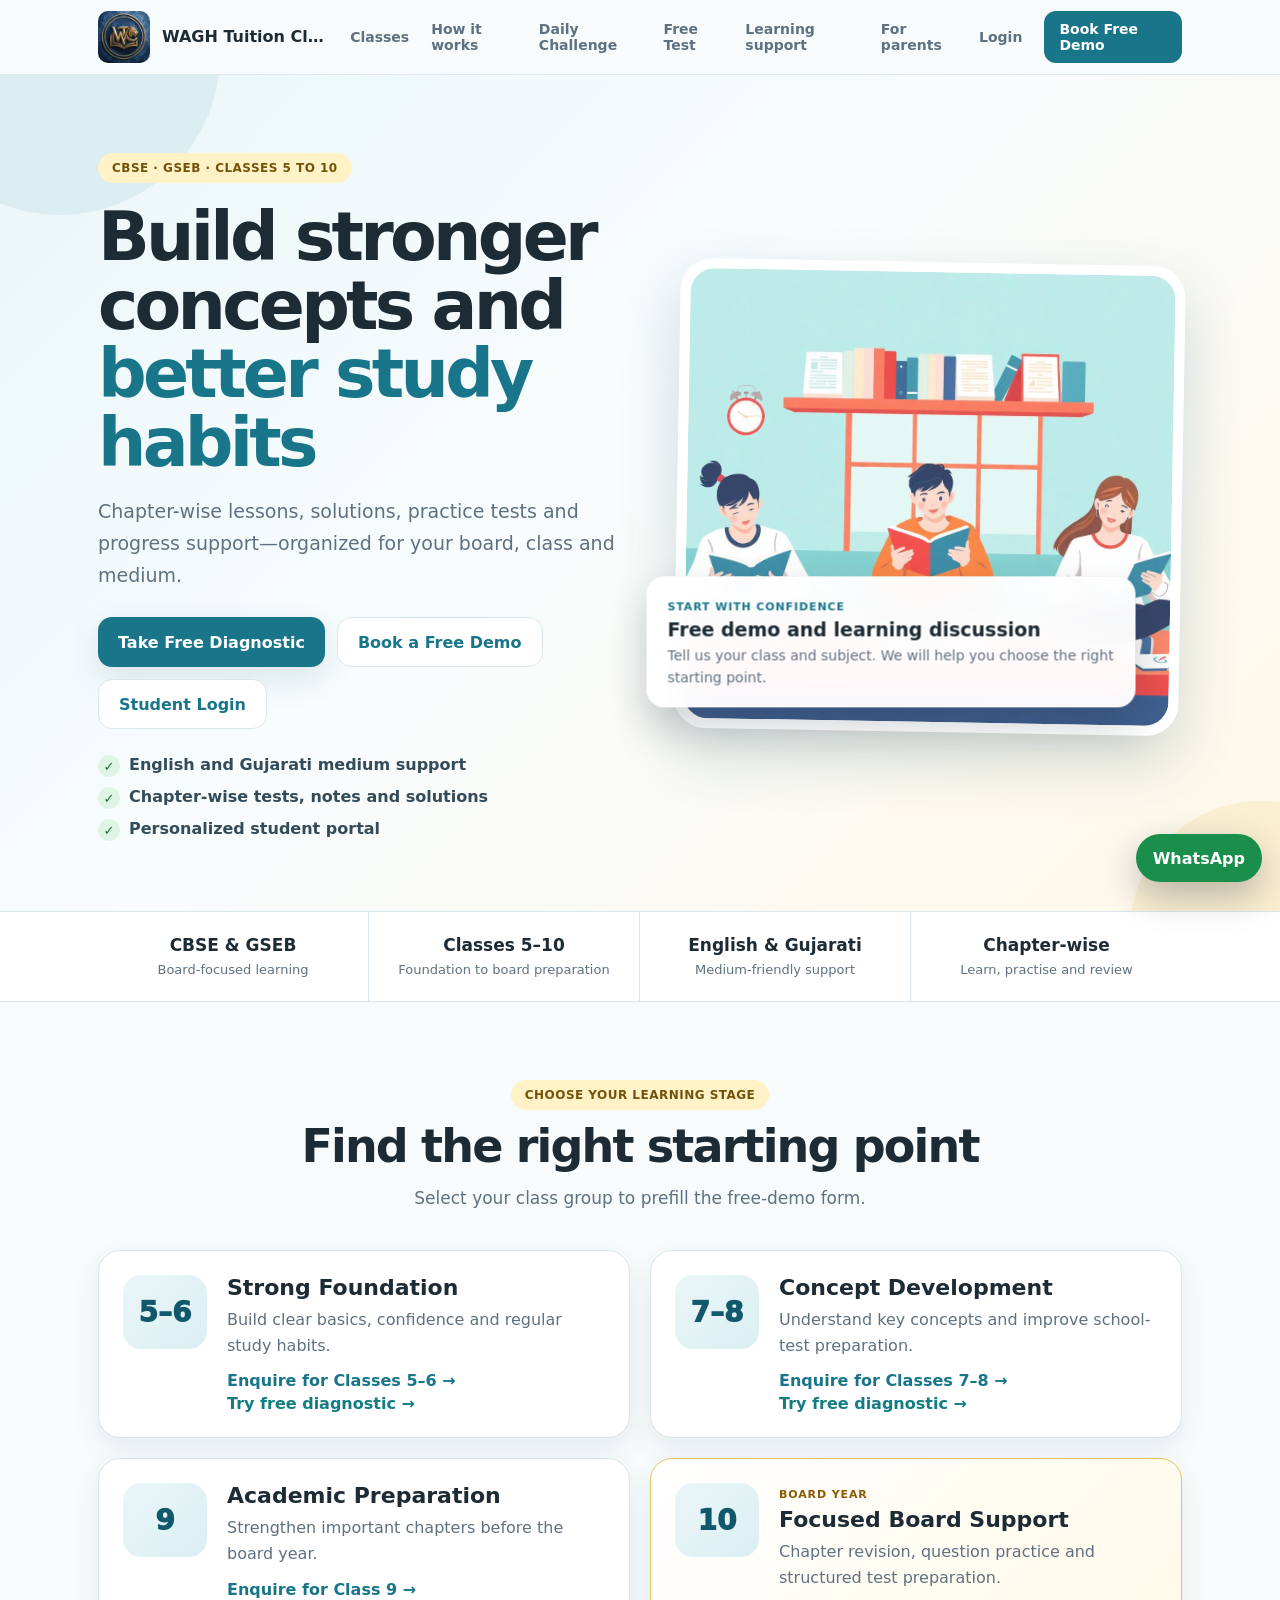
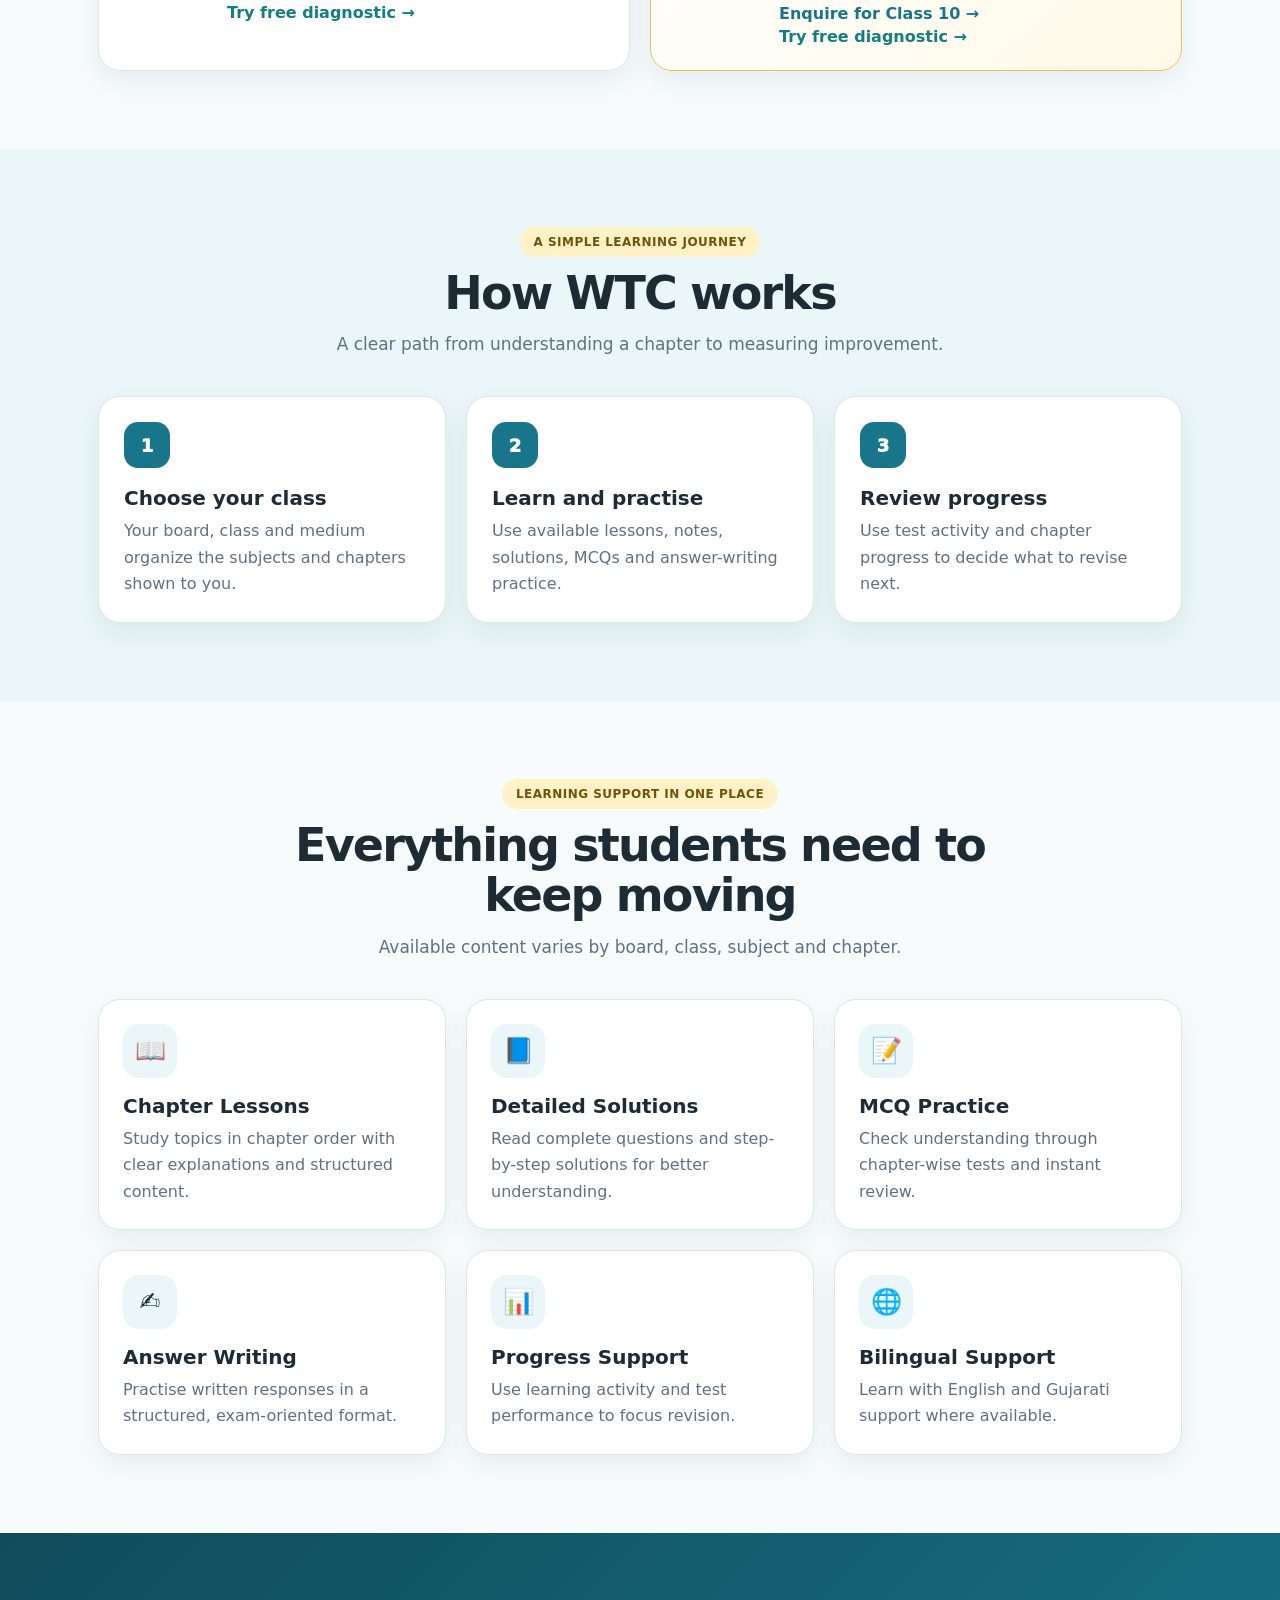
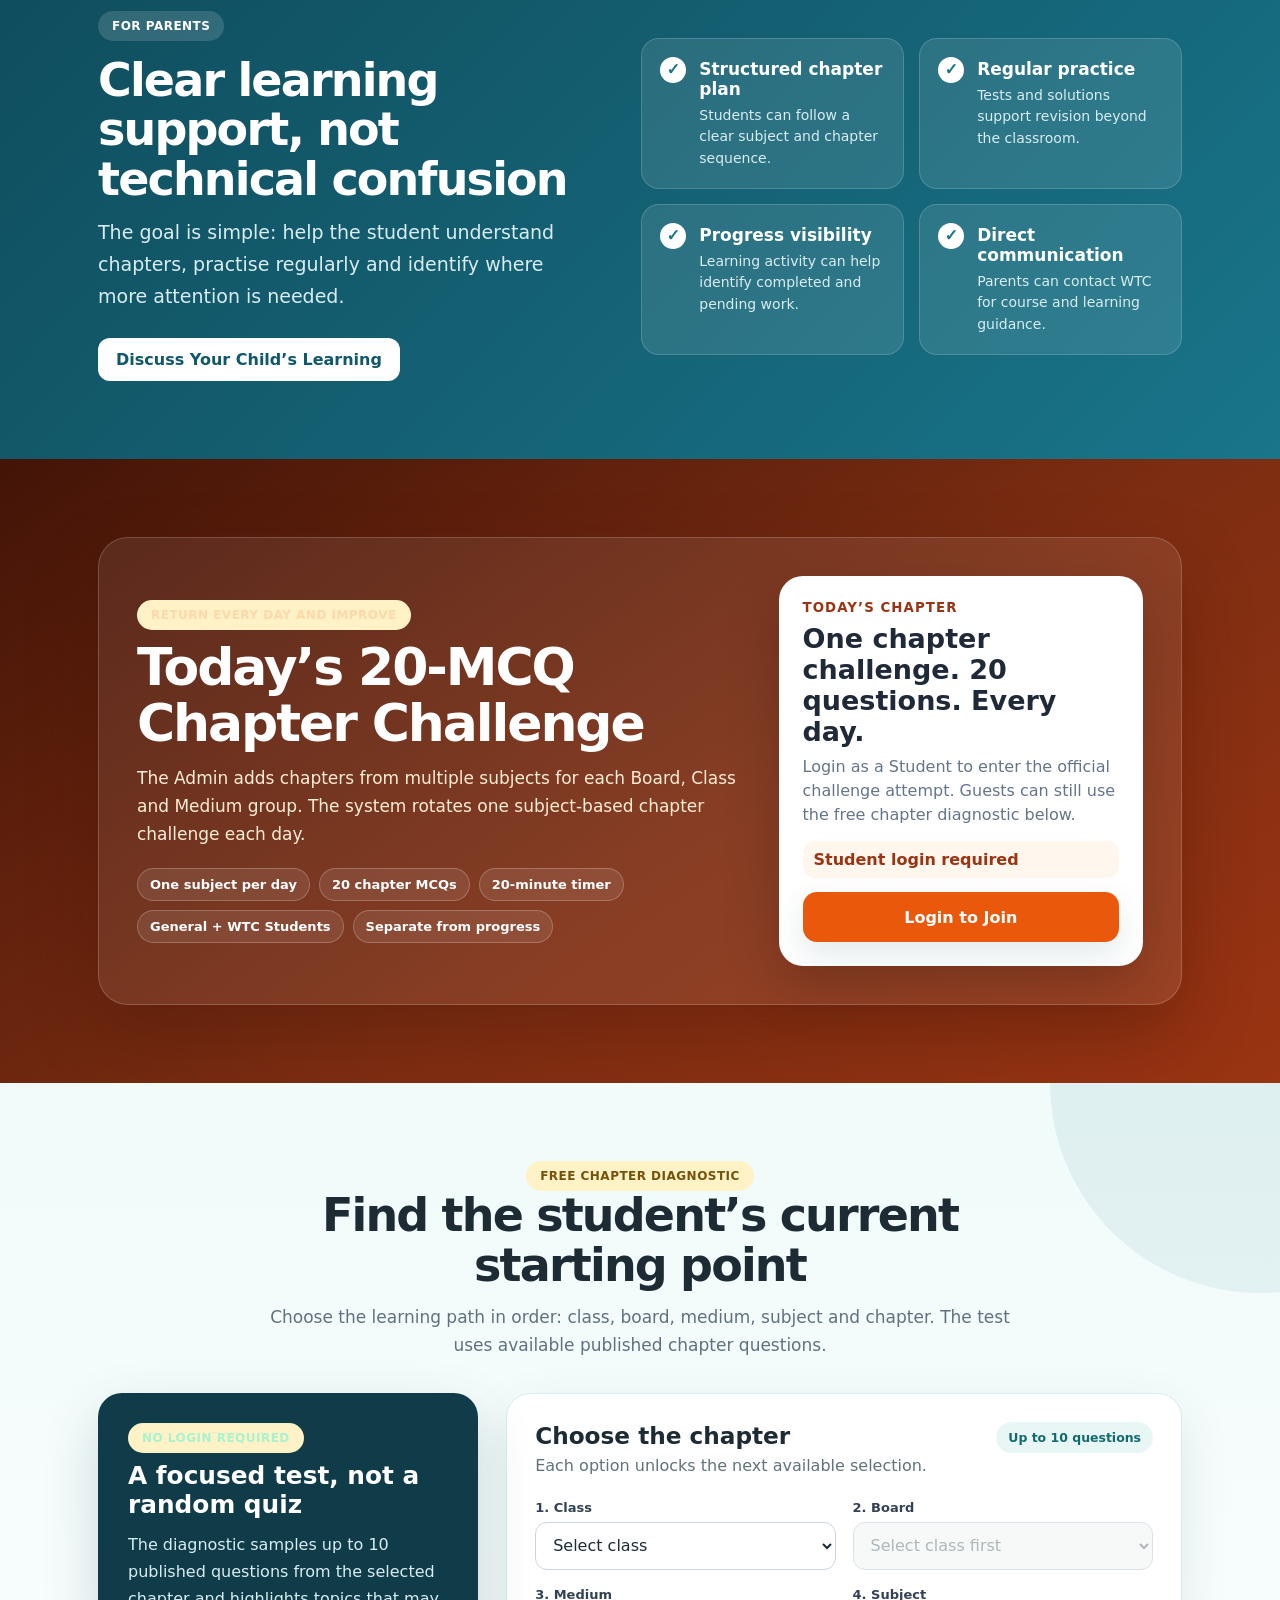
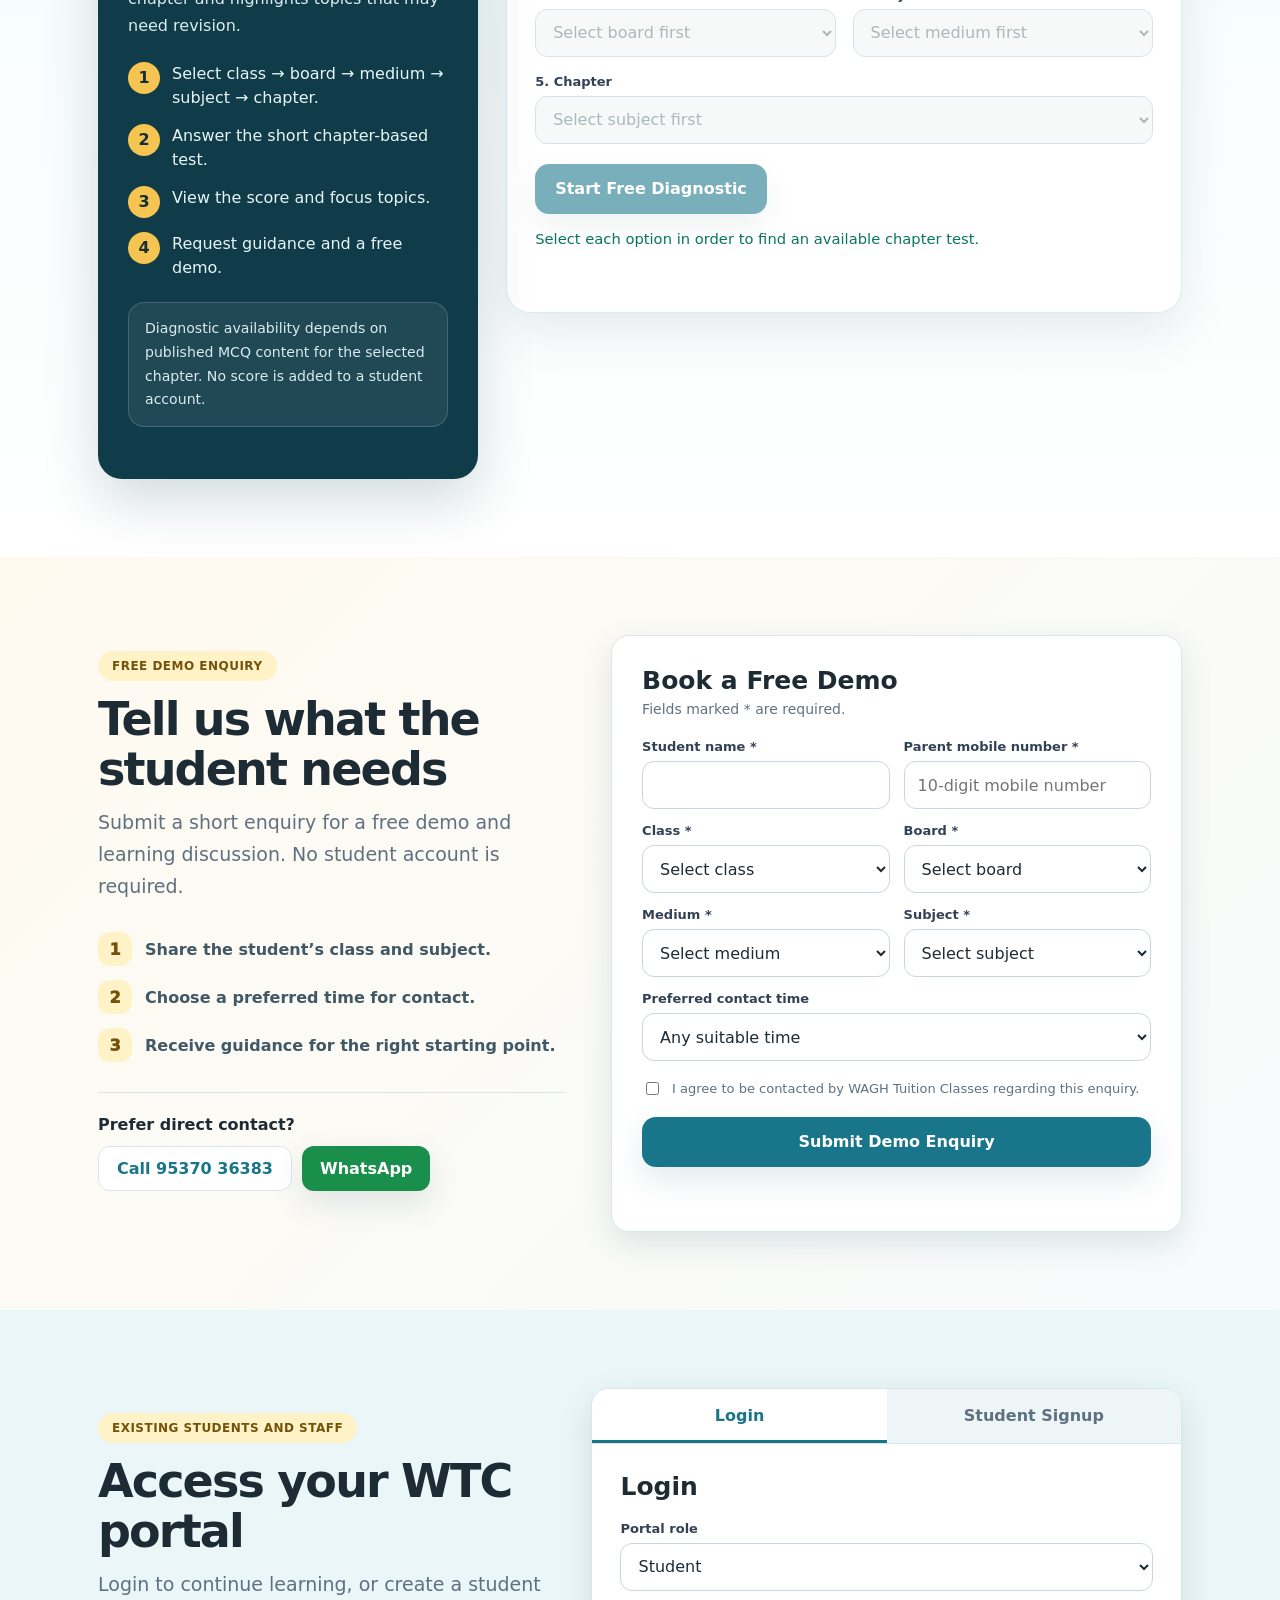
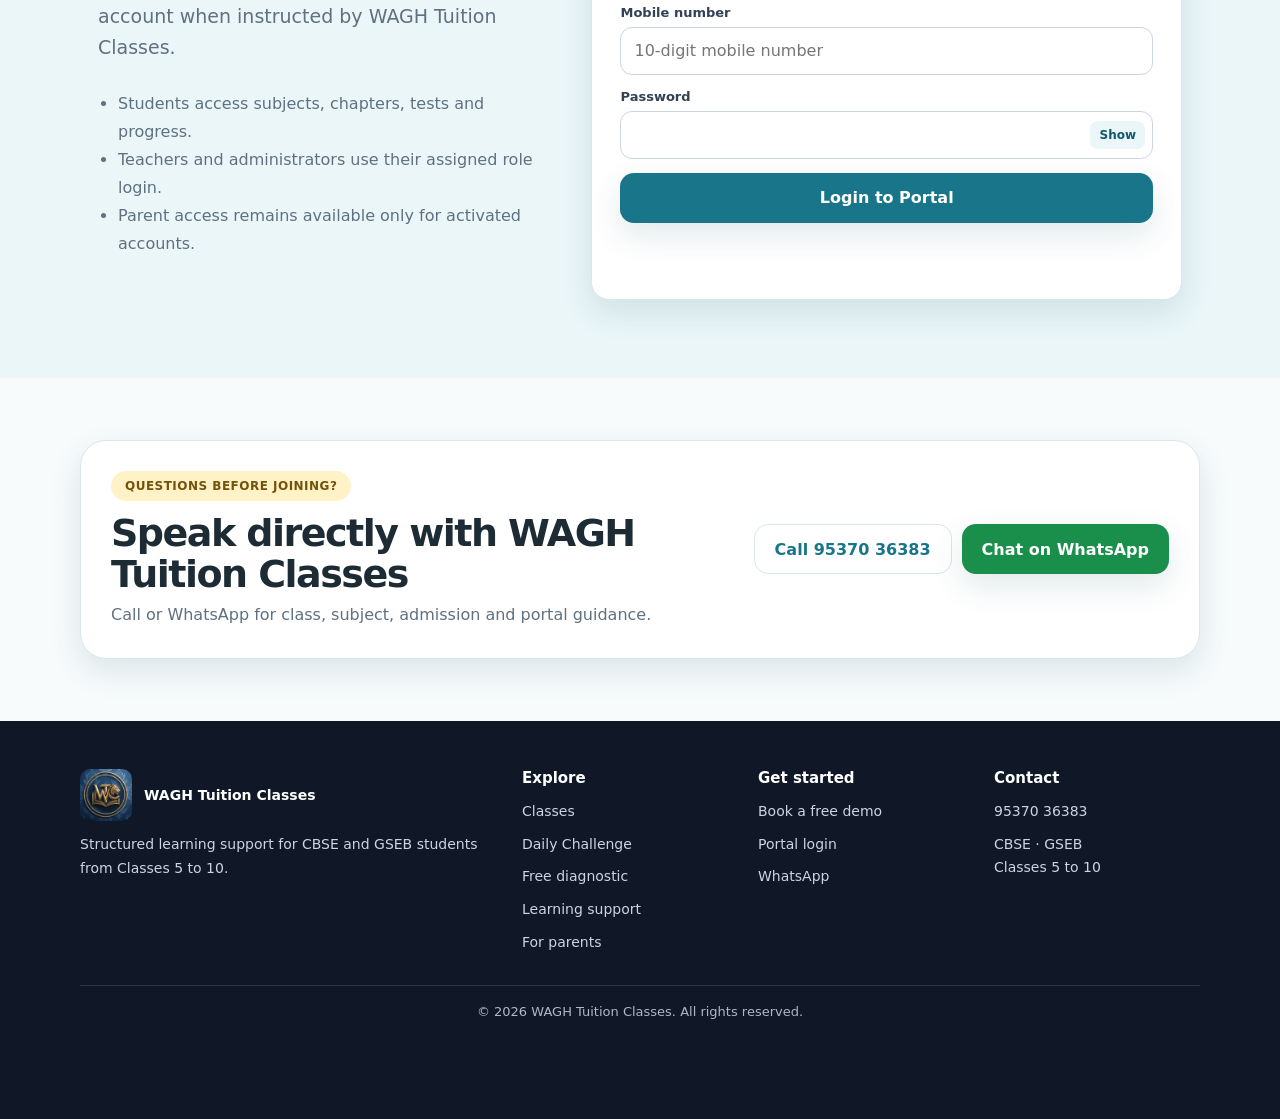
==== index.html @ 1aeba239 "Add files via upload" ====
<!DOCTYPE html>
<html lang="en">
<head>
  <meta charset="utf-8">
  <meta name="viewport" content="width=device-width, initial-scale=1.0">
  <title>WAGH Tuition Classes | CBSE &amp; GSEB Classes 5 to 10</title>
  <meta name="description" content="WAGH Tuition Classes offers chapter-wise learning, tests, solutions and progress support for CBSE and GSEB students from Classes 5 to 10.">
  <meta name="robots" content="index,follow">
  <meta name="theme-color" content="#19758a">
  <meta property="og:type" content="website">
  <meta property="og:title" content="WAGH Tuition Classes">
  <meta property="og:description" content="Structured learning support for CBSE and GSEB students from Classes 5 to 10.">
  <meta property="og:image" content="assets/images/hero-study.jpg">
  <link rel="icon" href="assets/images/favicon.png">
  <link rel="preload" href="assets/images/hero-study.jpg" as="image">
  <link rel="stylesheet" href="assets/css/portal.css">
  <link rel="stylesheet" href="assets/css/main.css">
  <link rel="stylesheet" href="assets/css/home-diagnostic.css">
  <link rel="stylesheet" href="assets/css/home-daily-challenge.css?v=h1-3b-r2-1-0">
  <script type="application/ld+json">
  {
    "@context": "https://schema.org",
    "@type": "EducationalOrganization",
    "name": "WAGH Tuition Classes",
    "telephone": "+91 95370 36383",
    "description": "Structured tuition and digital learning support for CBSE and GSEB students from Classes 5 to 10."
  }
  </script>
</head>
<body>
  <a class="skip-link" href="#mainContent">Skip to main content</a>

  <header class="site-header" id="home">
    <div class="container nav">
      <a class="landing-brand" href="#home" aria-label="WAGH Tuition Classes home">
        <img src="assets/images/logo.png" alt="" width="52" height="52">
        <span>WAGH Tuition Classes</span>
      </a>

      <button class="menu" id="menuButton" type="button" aria-label="Open navigation menu" aria-controls="navLinks" aria-expanded="false">
        <span aria-hidden="true">☰</span>
      </button>

      <nav id="navLinks" class="nav-links" aria-label="Main navigation">
        <a href="#learning-paths">Classes</a>
        <a href="#how-it-works">How it works</a>
        <a href="#daily-challenge">Daily Challenge</a>
        <a href="#diagnostic">Free Test</a>
        <a href="#features">Learning support</a>
        <a href="#parents">For parents</a>
        <a href="#portal-access">Login</a>
        <a class="btn nav-cta" href="#admission">Book Free Demo</a>
      </nav>
    </div>
  </header>

  <main id="mainContent">
    <section class="hero" aria-labelledby="heroTitle">
      <div class="container hero-grid">
        <div class="hero-copy">
          <span class="badge">CBSE · GSEB · Classes 5 to 10</span>
          <h1 id="heroTitle">Build stronger concepts and <b>better study habits</b></h1>
          <p class="lead">Chapter-wise lessons, solutions, practice tests and progress support—organized for your board, class and medium.</p>

          <div class="hero-actions">
            <a class="btn btn-large" href="#diagnostic">Take Free Diagnostic</a>
            <a class="btn outline btn-large" href="#admission">Book a Free Demo</a>
            <a class="btn outline btn-large" href="#portal-access" data-auth-target="login">Student Login</a>
          </div>

          <ul class="hero-points" aria-label="WTC learning highlights">
            <li><span aria-hidden="true">✓</span> English and Gujarati medium support</li>
            <li><span aria-hidden="true">✓</span> Chapter-wise tests, notes and solutions</li>
            <li><span aria-hidden="true">✓</span> Personalized student portal</li>
          </ul>
        </div>

        <div class="hero-visual">
          <img src="assets/images/hero-study.jpg" alt="Student studying with books and digital learning support" width="1536" height="1024">
          <div class="hero-visual-card">
            <span class="mini-label">Start with confidence</span>
            <strong>Free demo and learning discussion</strong>
            <p>Tell us your class and subject. We will help you choose the right starting point.</p>
          </div>
        </div>
      </div>
    </section>

    <section class="trust-strip" aria-label="Courses supported">
      <div class="container trust-grid">
        <div><strong>CBSE &amp; GSEB</strong><span>Board-focused learning</span></div>
        <div><strong>Classes 5–10</strong><span>Foundation to board preparation</span></div>
        <div><strong>English &amp; Gujarati</strong><span>Medium-friendly support</span></div>
        <div><strong>Chapter-wise</strong><span>Learn, practise and review</span></div>
      </div>
    </section>

    <section id="learning-paths" class="section-block" aria-labelledby="pathsTitle">
      <div class="container">
        <div class="section-heading center">
          <span class="eyebrow">Choose your learning stage</span>
          <h2 id="pathsTitle">Find the right starting point</h2>
          <p class="sub">Select your class group to prefill the free-demo form.</p>
        </div>

        <div class="path-grid">
          <article class="path-card">
            <span class="path-number">5–6</span>
            <div>
              <h3>Strong Foundation</h3>
              <p>Build clear basics, confidence and regular study habits.</p>
              <div class="path-actions">
                <button class="text-link" type="button" data-class-choice="Class 5">Enquire for Classes 5–6 <span aria-hidden="true">→</span></button>
                <button class="text-link diagnostic-path-link" type="button" data-diagnostic-class="Class 5">Try free diagnostic <span aria-hidden="true">→</span></button>
              </div>
            </div>
          </article>

          <article class="path-card">
            <span class="path-number">7–8</span>
            <div>
              <h3>Concept Development</h3>
              <p>Understand key concepts and improve school-test preparation.</p>
              <div class="path-actions">
                <button class="text-link" type="button" data-class-choice="Class 7">Enquire for Classes 7–8 <span aria-hidden="true">→</span></button>
                <button class="text-link diagnostic-path-link" type="button" data-diagnostic-class="Class 7">Try free diagnostic <span aria-hidden="true">→</span></button>
              </div>
            </div>
          </article>

          <article class="path-card">
            <span class="path-number">9</span>
            <div>
              <h3>Academic Preparation</h3>
              <p>Strengthen important chapters before the board year.</p>
              <div class="path-actions">
                <button class="text-link" type="button" data-class-choice="Class 9">Enquire for Class 9 <span aria-hidden="true">→</span></button>
                <button class="text-link diagnostic-path-link" type="button" data-diagnostic-class="Class 9">Try free diagnostic <span aria-hidden="true">→</span></button>
              </div>
            </div>
          </article>

          <article class="path-card featured-path">
            <span class="path-number">10</span>
            <div>
              <span class="popular-tag">Board Year</span>
              <h3>Focused Board Support</h3>
              <p>Chapter revision, question practice and structured test preparation.</p>
              <div class="path-actions">
                <button class="text-link" type="button" data-class-choice="Class 10">Enquire for Class 10 <span aria-hidden="true">→</span></button>
                <button class="text-link diagnostic-path-link" type="button" data-diagnostic-class="Class 10">Try free diagnostic <span aria-hidden="true">→</span></button>
              </div>
            </div>
          </article>
        </div>
      </div>
    </section>

    <section id="how-it-works" class="section-block soft" aria-labelledby="howTitle">
      <div class="container">
        <div class="section-heading center">
          <span class="eyebrow">A simple learning journey</span>
          <h2 id="howTitle">How WTC works</h2>
          <p class="sub">A clear path from understanding a chapter to measuring improvement.</p>
        </div>

        <div class="steps-grid">
          <article class="step-card">
            <span class="step-icon" aria-hidden="true">1</span>
            <h3>Choose your class</h3>
            <p>Your board, class and medium organize the subjects and chapters shown to you.</p>
          </article>
          <article class="step-card">
            <span class="step-icon" aria-hidden="true">2</span>
            <h3>Learn and practise</h3>
            <p>Use available lessons, notes, solutions, MCQs and answer-writing practice.</p>
          </article>
          <article class="step-card">
            <span class="step-icon" aria-hidden="true">3</span>
            <h3>Review progress</h3>
            <p>Use test activity and chapter progress to decide what to revise next.</p>
          </article>
        </div>
      </div>
    </section>

    <section id="features" class="section-block" aria-labelledby="featuresTitle">
      <div class="container">
        <div class="section-heading center">
          <span class="eyebrow">Learning support in one place</span>
          <h2 id="featuresTitle">Everything students need to keep moving</h2>
          <p class="sub">Available content varies by board, class, subject and chapter.</p>
        </div>

        <div class="features-grid">
          <article class="feature-card"><div class="icon" aria-hidden="true">📖</div><h3>Chapter Lessons</h3><p>Study topics in chapter order with clear explanations and structured content.</p></article>
          <article class="feature-card"><div class="icon" aria-hidden="true">📘</div><h3>Detailed Solutions</h3><p>Read complete questions and step-by-step solutions for better understanding.</p></article>
          <article class="feature-card"><div class="icon" aria-hidden="true">📝</div><h3>MCQ Practice</h3><p>Check understanding through chapter-wise tests and instant review.</p></article>
          <article class="feature-card"><div class="icon" aria-hidden="true">✍️</div><h3>Answer Writing</h3><p>Practise written responses in a structured, exam-oriented format.</p></article>
          <article class="feature-card"><div class="icon" aria-hidden="true">📊</div><h3>Progress Support</h3><p>Use learning activity and test performance to focus revision.</p></article>
          <article class="feature-card"><div class="icon" aria-hidden="true">🌐</div><h3>Bilingual Support</h3><p>Learn with English and Gujarati support where available.</p></article>
        </div>
      </div>
    </section>

    <section id="parents" class="section-block parent-section" aria-labelledby="parentsTitle">
      <div class="container parent-grid">
        <div>
          <span class="eyebrow light-eyebrow">For parents</span>
          <h2 id="parentsTitle">Clear learning support, not technical confusion</h2>
          <p class="lead parent-lead">The goal is simple: help the student understand chapters, practise regularly and identify where more attention is needed.</p>
          <a class="btn light-btn" href="#admission">Discuss Your Child’s Learning</a>
        </div>

        <div class="parent-points">
          <article><span aria-hidden="true">✓</span><div><h3>Structured chapter plan</h3><p>Students can follow a clear subject and chapter sequence.</p></div></article>
          <article><span aria-hidden="true">✓</span><div><h3>Regular practice</h3><p>Tests and solutions support revision beyond the classroom.</p></div></article>
          <article><span aria-hidden="true">✓</span><div><h3>Progress visibility</h3><p>Learning activity can help identify completed and pending work.</p></div></article>
          <article><span aria-hidden="true">✓</span><div><h3>Direct communication</h3><p>Parents can contact WTC for course and learning guidance.</p></div></article>
        </div>
      </div>
    </section>



    <section id="daily-challenge" class="section-block daily-home-section" aria-labelledby="dailyChallengeHeading">
      <div class="container">
        <div id="dailyChallengeCard" class="daily-home-card">
          <div class="daily-home-copy">
            <span class="eyebrow">Return every day and improve</span>
            <h2 id="dailyChallengeHeading">Today’s 20-MCQ Chapter Challenge</h2>
            <p>The Admin adds chapters from multiple subjects for each Board, Class and Medium group. The system rotates one subject-based chapter challenge each day.</p>
            <div class="daily-home-tags" aria-label="Daily Challenge rules">
              <span>One subject per day</span>
              <span>20 chapter MCQs</span>
              <span>20-minute timer</span>
              <span>General + WTC Students</span>
              <span>Separate from progress</span>
            </div>
          </div>
          <aside class="daily-home-status" aria-live="polite">
            <small>Today’s chapter</small>
            <h3 id="dailyChallengeSubject">Checking availability…</h3>
            <p id="dailyChallengeMessage">Login as a General or WTC Student to join today’s Chapter Challenge.</p>
            <span id="dailyChallengeProfile" class="daily-home-profile"></span>
            <strong id="dailyChallengeState" class="daily-home-state">Loading</strong>
            <button id="dailyChallengeAction" class="btn btn-large" type="button">Login to Join</button>
          </aside>
        </div>
      </div>
    </section>

    <section id="diagnostic" class="section-block diagnostic-section" aria-labelledby="diagnosticTitle">
      <div class="container">
        <div class="diagnostic-heading">
          <span class="eyebrow">Free chapter diagnostic</span>
          <h2 id="diagnosticTitle">Find the student’s current starting point</h2>
          <p class="sub">Choose the learning path in order: class, board, medium, subject and chapter. The test uses available published chapter questions.</p>
        </div>

        <div class="diagnostic-shell">
          <aside class="diagnostic-intro">
            <span class="eyebrow">No login required</span>
            <h3>A focused test, not a random quiz</h3>
            <p>The diagnostic samples up to 10 published questions from the selected chapter and highlights topics that may need revision.</p>
            <div class="diagnostic-flow" aria-label="Diagnostic test steps">
              <div><b>1</b><span>Select class → board → medium → subject → chapter.</span></div>
              <div><b>2</b><span>Answer the short chapter-based test.</span></div>
              <div><b>3</b><span>View the score and focus topics.</span></div>
              <div><b>4</b><span>Request guidance and a free demo.</span></div>
            </div>
            <p class="diagnostic-note">Diagnostic availability depends on published MCQ content for the selected chapter. No score is added to a student account.</p>
          </aside>

          <div class="diagnostic-workspace">
            <section id="diagnosticSelectorPanel" class="diagnostic-panel" aria-labelledby="diagnosticSelectorTitle">
              <div class="diagnostic-panel-head">
                <div>
                  <h3 id="diagnosticSelectorTitle">Choose the chapter</h3>
                  <p>Each option unlocks the next available selection.</p>
                </div>
                <span class="diagnostic-badge">Up to 10 questions</span>
              </div>

              <form id="diagnosticSelectorForm" novalidate>
                <div class="diagnostic-selector-grid">
                  <div class="field">
                    <label for="diagnosticClass">1. Class</label>
                    <select id="diagnosticClass" name="className" required disabled><option value="">Loading classes…</option></select>
                  </div>
                  <div class="field">
                    <label for="diagnosticBoard">2. Board</label>
                    <select id="diagnosticBoard" name="board" required disabled><option value="">Select class first</option></select>
                  </div>
                  <div class="field">
                    <label for="diagnosticMedium">3. Medium</label>
                    <select id="diagnosticMedium" name="medium" required disabled><option value="">Select board first</option></select>
                  </div>
                  <div class="field">
                    <label for="diagnosticSubject">4. Subject</label>
                    <select id="diagnosticSubject" name="subjectId" required disabled><option value="">Select medium first</option></select>
                  </div>
                  <div class="field">
                    <label for="diagnosticChapter">5. Chapter</label>
                    <select id="diagnosticChapter" name="chapterId" required disabled><option value="">Select subject first</option></select>
                  </div>
                </div>
                <div class="diagnostic-submit-row">
                  <button id="diagnosticStartButton" class="btn btn-large" type="submit" disabled>Start Free Diagnostic</button>
                </div>
                <p id="diagnosticSelectorStatus" class="diagnostic-status info" role="status" aria-live="polite">Loading available learning paths…</p>
              </form>
            </section>

            <section id="diagnosticTestPanel" class="diagnostic-panel" aria-labelledby="diagnosticQuestionText" hidden>
              <div class="diagnostic-test-head">
                <div>
                  <small id="diagnosticQuestionNumber">Question 1</small>
                  <strong id="diagnosticAnsweredCount">0 answered</strong>
                </div>
                <em id="diagnosticQuestionTopic">General</em>
              </div>
              <div class="diagnostic-progress" aria-hidden="true"><i id="diagnosticProgressBar"></i></div>
              <article id="diagnosticQuestionCard" class="diagnostic-question-card">
                <div class="diagnostic-question-meta">
                  <span>Chapter Diagnostic</span>
                  <small>Select one answer</small>
                </div>
                <h3 id="diagnosticQuestionText"></h3>
                <div id="diagnosticOptions" class="diagnostic-options"></div>
                <div class="diagnostic-question-actions">
                  <button id="diagnosticPrevious" class="btn outline" type="button" onclick="WTC_DIAGNOSTIC.previousQuestion()">← Previous</button>
                  <button id="diagnosticNext" class="btn" type="button" onclick="WTC_DIAGNOSTIC.nextQuestion()">Next →</button>
                  <button id="diagnosticSubmit" class="btn success" type="button" onclick="WTC_DIAGNOSTIC.submitTest()" hidden>Submit Diagnostic</button>
                </div>
              </article>
              <p id="diagnosticTestStatus" class="diagnostic-status" role="status" aria-live="polite"></p>
            </section>

            <section id="diagnosticResultPanel" class="diagnostic-panel diagnostic-report-panel" aria-labelledby="diagnosticResultTitle" hidden>
              <div class="diagnostic-result-hero">
                <div id="diagnosticScoreRing" class="diagnostic-score-ring" style="--score:0">
                  <div><b id="diagnosticResultPercent">0%</b><span id="diagnosticResultScore">0/0 correct</span></div>
                </div>
                <div class="diagnostic-result-copy">
                  <div class="diagnostic-result-badges">
                    <span class="eyebrow">Personalized diagnostic report</span>
                    <strong id="diagnosticPerformanceBadge" class="diagnostic-performance-badge developing">Developing</strong>
                  </div>
                  <h3 id="diagnosticResultTitle">Your chapter learning snapshot</h3>
                  <p id="diagnosticResultMessage"></p>
                  <p id="diagnosticResultContext" class="diagnostic-result-context"></p>
                </div>
              </div>

              <div class="diagnostic-result-stats" aria-label="Diagnostic result summary">
                <div class="diagnostic-result-stat"><b id="diagnosticCorrectCount">0</b><span>Correct</span></div>
                <div class="diagnostic-result-stat"><b id="diagnosticWrongCount">0</b><span>Incorrect</span></div>
                <div class="diagnostic-result-stat"><b id="diagnosticUnansweredCount">0</b><span>Unanswered</span></div>
                <div class="diagnostic-result-stat"><b id="diagnosticElapsedTime">0m</b><span>Time used</span></div>
              </div>

              <div class="diagnostic-insight-grid">
                <article class="diagnostic-insight-card strong">
                  <span class="diagnostic-insight-icon" aria-hidden="true">✓</span>
                  <div><h4>Strong topics</h4><p>Keep these concepts active through spaced practice.</p><div id="diagnosticStrongTopics" class="diagnostic-topic-chips"></div></div>
                </article>
                <article class="diagnostic-insight-card focus">
                  <span class="diagnostic-insight-icon" aria-hidden="true">↗</span>
                  <div><h4>Focus topics</h4><p>Revise these areas before taking a full chapter test.</p><div id="diagnosticWeakTopics" class="diagnostic-topic-chips"></div></div>
                </article>
              </div>

              <article class="diagnostic-recommendation-card">
                <span class="eyebrow">Recommended next step</span>
                <h3 id="diagnosticRecommendationTitle">Build a focused chapter plan</h3>
                <p id="diagnosticRecommendedAction">Review the focus topics and practise a targeted question set.</p>
                <ol id="diagnosticPlanItems" class="diagnostic-plan-list"></ol>
                <div class="diagnostic-conversion-actions">
                  <button id="diagnosticBookDemo" class="btn btn-large" type="button">Get Report &amp; Book Free Demo</button>
                  <button id="diagnosticCreateAccount" class="btn outline" type="button">Create Student Account</button>
                  <button id="diagnosticRestart" class="text-link" type="button">Try another chapter</button>
                </div>
              </article>

              <div id="diagnosticReportFormCard" class="diagnostic-report-card">
                <span class="eyebrow">Parent guidance request</span>
                <h3>Receive this report and discuss the next learning step</h3>
                <p>Share a parent contact number. WTC can explain the result, recommend a study plan and arrange a free demo.</p>
                <form id="diagnosticLeadForm" class="diagnostic-report-form" novalidate>
                  <div class="field">
                    <label for="diagnosticStudentName">Student name *</label>
                    <input id="diagnosticStudentName" name="studentName" type="text" autocomplete="name" maxlength="80" required>
                  </div>
                  <div class="field">
                    <label for="diagnosticParentMobile">Parent mobile number *</label>
                    <input id="diagnosticParentMobile" name="parentMobile" type="tel" inputmode="numeric" autocomplete="tel" pattern="[0-9]{10}" minlength="10" maxlength="10" placeholder="10-digit mobile number" required>
                  </div>
                  <div class="field full-field">
                    <label for="diagnosticPreferredTime">Preferred contact time</label>
                    <select id="diagnosticPreferredTime" name="preferredTime">
                      <option value="Any suitable time">Any suitable time</option><option>Morning</option><option>Afternoon</option><option>Evening</option>
                    </select>
                  </div>
                  <div class="honeypot" aria-hidden="true"><label for="diagnosticWebsite">Website</label><input id="diagnosticWebsite" name="website" type="text" tabindex="-1" autocomplete="off"></div>
                  <label class="consent-row"><input type="checkbox" name="consent" value="yes" required><span>I agree to be contacted by WAGH Tuition Classes regarding this diagnostic report.</span></label>
                  <div class="diagnostic-report-actions">
                    <button class="btn btn-large" type="submit">Send My Report &amp; Book Demo</button>
                  </div>
                  <p id="diagnosticLeadStatus" class="form-status" role="status" aria-live="polite"></p>
                  <div id="diagnosticLeadSuccess" class="diagnostic-lead-success" hidden>
                    <strong>Your personalized report request is ready.</strong>
                    <p>Send it on WhatsApp for the fastest response, or create a student account to continue learning.</p>
                    <div class="diagnostic-success-actions">
                      <a id="diagnosticWhatsapp" class="btn whatsapp-btn" href="https://wa.me/919537036383" target="_blank" rel="noopener">Send Full Report on WhatsApp</a>
                      <button id="diagnosticSuccessCreateAccount" class="btn outline" type="button">Create Student Account</button>
                    </div>
                  </div>
                </form>
              </div>
            </section>
          </div>
        </div>
      </div>
    </section>

    <section id="admission" class="section-block admission-section" aria-labelledby="admissionTitle">
      <div class="container admission-grid">
        <div class="admission-copy">
          <span class="eyebrow">Free demo enquiry</span>
          <h2 id="admissionTitle">Tell us what the student needs</h2>
          <p class="lead">Submit a short enquiry for a free demo and learning discussion. No student account is required.</p>

          <div class="admission-benefits">
            <div><span aria-hidden="true">1</span><p>Share the student’s class and subject.</p></div>
            <div><span aria-hidden="true">2</span><p>Choose a preferred time for contact.</p></div>
            <div><span aria-hidden="true">3</span><p>Receive guidance for the right starting point.</p></div>
          </div>

          <div class="direct-contact">
            <p>Prefer direct contact?</p>
            <div>
              <a class="btn outline" href="tel:+919537036383">Call 95370 36383</a>
              <a class="btn whatsapp-btn" data-whatsapp href="https://wa.me/919537036383" target="_blank" rel="noopener">WhatsApp</a>
            </div>
          </div>
        </div>

        <div class="card lead-card">
          <h3>Book a Free Demo</h3>
          <p class="form-intro">Fields marked * are required.</p>

          <form id="admissionForm" novalidate>
            <div class="form-grid two-columns">
              <div class="field">
                <label for="leadStudentName">Student name *</label>
                <input id="leadStudentName" name="studentName" type="text" autocomplete="name" maxlength="80" required>
              </div>
              <div class="field">
                <label for="leadParentMobile">Parent mobile number *</label>
                <input id="leadParentMobile" name="parentMobile" type="tel" inputmode="numeric" autocomplete="tel" pattern="[0-9]{10}" minlength="10" maxlength="10" placeholder="10-digit mobile number" required>
              </div>
              <div class="field">
                <label for="leadClass">Class *</label>
                <select id="leadClass" name="className" required>
                  <option value="">Select class</option>
                  <option>Class 5</option><option>Class 6</option><option>Class 7</option>
                  <option>Class 8</option><option>Class 9</option><option>Class 10</option>
                </select>
              </div>
              <div class="field">
                <label for="leadBoard">Board *</label>
                <select id="leadBoard" name="board" required>
                  <option value="">Select board</option>
                  <option>CBSE</option><option>GSEB</option>
                </select>
              </div>
              <div class="field">
                <label for="leadMedium">Medium *</label>
                <select id="leadMedium" name="medium" required>
                  <option value="">Select medium</option>
                  <option>English Medium</option><option>Gujarati Medium</option>
                </select>
              </div>
              <div class="field">
                <label for="leadSubject">Subject *</label>
                <select id="leadSubject" name="subject" required>
                  <option value="">Select subject</option>
                  <option>Mathematics</option><option>Science</option><option>English</option>
                  <option>Social Science</option><option>Multiple Subjects</option><option>Other</option>
                </select>
              </div>
              <div class="field full-field">
                <label for="leadPreferredTime">Preferred contact time</label>
                <select id="leadPreferredTime" name="preferredTime">
                  <option value="Any suitable time">Any suitable time</option>
                  <option>Morning</option><option>Afternoon</option><option>Evening</option>
                </select>
              </div>
            </div>

            <div class="honeypot" aria-hidden="true">
              <label for="leadWebsite">Website</label>
              <input id="leadWebsite" name="website" type="text" tabindex="-1" autocomplete="off">
            </div>

            <label class="consent-row">
              <input type="checkbox" name="consent" value="yes" required>
              <span>I agree to be contacted by WAGH Tuition Classes regarding this enquiry.</span>
            </label>

            <button class="btn btn-large full-button" type="submit">Submit Demo Enquiry</button>
            <p id="admissionStatus" class="form-status" role="status" aria-live="polite"></p>
          </form>

          <div id="admissionSuccess" class="admission-success" hidden>
            <strong>Enquiry prepared successfully.</strong>
            <p>For the fastest response, send the same details on WhatsApp.</p>
            <a id="admissionWhatsapp" class="btn whatsapp-btn full-button" href="https://wa.me/919537036383" target="_blank" rel="noopener">Send on WhatsApp</a>
          </div>
        </div>
      </div>
    </section>

    <section id="portal-access" class="section-block soft" aria-labelledby="portalTitle">
      <div class="container portal-grid">
        <div class="portal-copy">
          <span class="eyebrow">Existing students and staff</span>
          <h2 id="portalTitle">Access your WTC portal</h2>
          <p class="lead">Login to continue learning, or create a student account when instructed by WAGH Tuition Classes.</p>
          <ul class="portal-list">
            <li>Students access subjects, chapters, tests and progress.</li>
            <li>Teachers and administrators use their assigned role login.</li>
            <li>Parent access remains available only for activated accounts.</li>
          </ul>
        </div>

        <div class="card auth-shell">
          <div class="auth-tabs" role="tablist" aria-label="Portal access options">
            <button id="loginTab" type="button" role="tab" aria-selected="true" aria-controls="loginPanel" data-auth-tab="login">Login</button>
            <button id="signupTab" type="button" role="tab" aria-selected="false" aria-controls="signupPanel" data-auth-tab="signup">Student Signup</button>
          </div>

          <section id="loginPanel" class="auth-panel active" role="tabpanel" aria-labelledby="loginTab">
            <h3>Login</h3>
            <form id="loginForm" novalidate>
              <div class="field">
                <label for="loginRole">Portal role</label>
                <select id="loginRole" name="role" autocomplete="organization-title">
                  <option value="Student">Student</option>
                  <option value="Teacher">Teacher</option>
                  <option value="Admin">Admin</option>
                  <option value="Parent">Parent</option>
                </select>
              </div>
              <div class="field">
                <label for="loginMobile">Mobile number</label>
                <input id="loginMobile" name="mobile" type="tel" inputmode="numeric" autocomplete="username" pattern="[0-9]{10}" minlength="10" maxlength="10" placeholder="10-digit mobile number" required>
              </div>
              <div class="field">
                <label for="loginPassword">Password</label>
                <div class="password-field">
                  <input id="loginPassword" name="password" type="password" autocomplete="current-password" required>
                  <button class="password-toggle" type="button" data-password-toggle="loginPassword" aria-label="Show password">Show</button>
                </div>
              </div>
              <button class="btn btn-large full-button" type="submit">Login to Portal</button>
              <p id="loginStatus" class="form-status" role="status" aria-live="polite"></p>
            </form>
          </section>

          <section id="signupPanel" class="auth-panel" role="tabpanel" aria-labelledby="signupTab" hidden>
            <h3>Create Student Account</h3>
            <form id="signupForm" novalidate>
              <div class="field">
                <label for="signupName">Student name</label>
                <input id="signupName" name="name" type="text" autocomplete="name" maxlength="80" required>
              </div>
              <div class="field">
                <label for="signupMobile">Mobile number</label>
                <input id="signupMobile" name="mobile" type="tel" inputmode="numeric" autocomplete="username" pattern="[0-9]{10}" minlength="10" maxlength="10" placeholder="10-digit mobile number" required>
              </div>
              <div class="field">
                <label for="signupPassword">Create password</label>
                <div class="password-field">
                  <input id="signupPassword" name="password" type="password" autocomplete="new-password" minlength="4" required>
                  <button class="password-toggle" type="button" data-password-toggle="signupPassword" aria-label="Show password">Show</button>
                </div>
              </div>
              <div class="form-grid two-columns compact-grid">
                <div class="field">
                  <label for="signupBoard">Board</label>
                  <select id="signupBoard" name="board" required><option>CBSE</option><option>GSEB</option></select>
                </div>
                <div class="field">
                  <label for="signupClass">Class</label>
                  <select id="signupClass" name="className" required>
                    <option>Class 5</option><option>Class 6</option><option>Class 7</option>
                    <option>Class 8</option><option>Class 9</option><option>Class 10</option>
                  </select>
                </div>
                <div class="field full-field">
                  <label for="signupMedium">Medium</label>
                  <select id="signupMedium" name="medium" required><option>English Medium</option><option>Gujarati Medium</option></select>
                </div>
              </div>
              <button class="btn success btn-large full-button" type="submit">Create Student Account</button>
              <p id="signupStatus" class="form-status" role="status" aria-live="polite"></p>
            </form>
          </section>
        </div>
      </div>
    </section>

    <section id="contact" class="section-block contact-section" aria-labelledby="contactTitle">
      <div class="container contact-card">
        <div>
          <span class="eyebrow">Questions before joining?</span>
          <h2 id="contactTitle">Speak directly with WAGH Tuition Classes</h2>
          <p>Call or WhatsApp for class, subject, admission and portal guidance.</p>
        </div>
        <div class="contact-actions">
          <a class="btn btn-large outline" href="tel:+919537036383">Call 95370 36383</a>
          <a class="btn btn-large whatsapp-btn" data-whatsapp href="https://wa.me/919537036383" target="_blank" rel="noopener">Chat on WhatsApp</a>
        </div>
      </div>
    </section>
  </main>

  <footer>
    <div class="footer-wrap">
      <div class="footer-brand">
        <a class="landing-brand footer-logo" href="#home">
          <img src="assets/images/logo.png" alt="" width="48" height="48">
          <span>WAGH Tuition Classes</span>
        </a>
        <p>Structured learning support for CBSE and GSEB students from Classes 5 to 10.</p>
      </div>
      <div>
        <h3>Explore</h3>
        <a href="#learning-paths">Classes</a>
        <a href="#daily-challenge">Daily Challenge</a>
        <a href="#diagnostic">Free diagnostic</a>
        <a href="#features">Learning support</a>
        <a href="#parents">For parents</a>
      </div>
      <div>
        <h3>Get started</h3>
        <a href="#admission">Book a free demo</a>
        <a href="#portal-access" data-auth-target="login">Portal login</a>
        <a data-whatsapp href="https://wa.me/919537036383" target="_blank" rel="noopener">WhatsApp</a>
      </div>
      <div>
        <h3>Contact</h3>
        <a href="tel:+919537036383">95370 36383</a>
        <p>CBSE · GSEB<br>Classes 5 to 10</p>
      </div>
    </div>
    <div class="footer-bottom">© <span id="currentYear">2026</span> WAGH Tuition Classes. All rights reserved.</div>
  </footer>

  <a class="floating-whatsapp" data-whatsapp href="https://wa.me/919537036383" target="_blank" rel="noopener" aria-label="Contact WAGH Tuition Classes on WhatsApp">WhatsApp</a>

  <nav class="mobile-conversion-bar" aria-label="Quick contact">
    <a href="tel:+919537036383"><span aria-hidden="true">☎</span> Call</a>
    <a data-whatsapp href="https://wa.me/919537036383" target="_blank" rel="noopener"><span aria-hidden="true">◉</span> WhatsApp</a>
    <a href="#diagnostic"><span aria-hidden="true">★</span> Free Test</a>
  </nav>

  <script src="assets/js/config.js"></script>
  <script src="assets/js/time.js?v=ist-1-0"></script>
  <script src="assets/js/ui.js"></script>
  <script src="assets/js/api.js"></script>
  <script src="assets/js/assessment-config.js"></script>
  <script src="assets/js/assessment-api.js"></script>
  <script src="assets/js/auth.js"></script>
  <script src="assets/js/daily-challenge-launcher.js?v=h1-3b-r2-1-0"></script>
  <script src="assets/js/home-daily-challenge.js?v=h1-3b-r2-1-0"></script>
  <script src="assets/js/home-campaign.js"></script>
  <script src="assets/js/main.js"></script>
  <script src="assets/js/home-diagnostic.js"></script>
</body>
</html>
---- assets/css/portal.css ----
:root{--bg:#f7fbfc;--card:#fff;--ink:#1d2b35;--muted:#5f7180;--primary:#19758a;--primary-dark:#11586c;--gold:#e3a924;--soft:#eaf6f8;--border:#d9e7eb;--shadow:0 12px 32px rgba(20,73,91,.12);--radius:18px;--danger:#dc2626;--success:#16a34a;--blue:#2563eb;--orange:#f97316;--purple:#7c3aed}
*{box-sizing:border-box}html{scroll-behavior:smooth}body{margin:0;font-family:Inter,system-ui,-apple-system,Segoe UI,Arial,sans-serif;background:var(--bg);color:var(--ink)}a{color:inherit;text-decoration:none}button,input,select,textarea{font:inherit}.container{max-width:1120px;margin:auto;padding:0 18px}.btn{display:inline-flex;align-items:center;justify-content:center;gap:8px;border:0;border-radius:12px;background:var(--primary);color:white;padding:12px 18px;font-weight:800;cursor:pointer;box-shadow:var(--shadow)}.btn:hover{background:var(--primary-dark)}.btn.outline{background:white;color:var(--primary);border:1px solid var(--border);box-shadow:none}.btn.danger{background:var(--danger)}.btn.success{background:var(--success)}.card{background:var(--card);border:1px solid var(--border);border-radius:var(--radius);padding:22px;box-shadow:var(--shadow)}.grid{display:grid;gap:18px}.grid-2{grid-template-columns:repeat(2,1fr)}.grid-3{grid-template-columns:repeat(3,1fr)}.grid-4{grid-template-columns:repeat(4,1fr)}.muted{color:var(--muted)}.pill{display:inline-flex;align-items:center;gap:7px;border-radius:999px;background:#fff2c7;color:#75520a;padding:7px 11px;font-weight:900;font-size:12px}.field{display:grid;gap:6px;margin-bottom:12px}.field label{font-weight:800;font-size:13px;color:#334155}.field input,.field select,.field textarea{width:100%;padding:13px;border:1px solid #cbd5e1;border-radius:12px;background:white}.topbar{position:sticky;top:0;z-index:30;background:rgba(247,251,252,.94);backdrop-filter:blur(12px);border-bottom:1px solid var(--border)}.topbar-inner{display:flex;align-items:center;justify-content:space-between;gap:14px;padding:12px 18px;max-width:1180px;margin:auto}.brand{display:flex;align-items:center;gap:10px;font-weight:900;font-size:19px}.brand img{height:44px;width:auto;display:block}.top-actions{display:flex;align-items:center;gap:10px}.avatar{width:38px;height:38px;border-radius:50%;background:linear-gradient(135deg,var(--primary),#0f4c5c);color:white;display:grid;place-items:center;font-weight:900}.app-shell{display:grid;grid-template-columns:250px 1fr;min-height:calc(100vh - 69px)}.sidebar{background:#0f172a;color:white;padding:18px;position:sticky;top:69px;height:calc(100vh - 69px)}.side-title{display:flex;align-items:center;gap:10px;font-size:18px;font-weight:900;margin-bottom:20px}.side-title img{width:42px;height:42px;object-fit:contain}.side-nav{display:grid;gap:7px}.side-nav button{border:0;background:transparent;color:#cbd5e1;text-align:left;padding:12px;border-radius:12px;font-weight:800;cursor:pointer}.side-nav button.active,.side-nav button:hover{background:#1e293b;color:white}.main-area{padding:22px;overflow:hidden}.page-section{display:none}.page-section.active{display:block}.section-head{display:flex;align-items:flex-end;justify-content:space-between;gap:15px;margin-bottom:18px}.section-head h1,.section-head h2{margin:0}.hero-card{background:linear-gradient(135deg,#eaf6f8,#fff8e8);border:1px solid var(--border);border-radius:26px;padding:28px;box-shadow:var(--shadow)}.hero-card h1{font-size:clamp(28px,4vw,44px);margin:0 0 8px;line-height:1.06}.progress-track{height:12px;background:#e5e7eb;border-radius:999px;overflow:hidden}.progress-fill{height:100%;background:linear-gradient(90deg,var(--primary),var(--gold));border-radius:inherit}.subject-card,.chapter-card,.action-card{cursor:pointer;transition:.2s}.subject-card:hover,.chapter-card:hover,.action-card:hover{transform:translateY(-3px);border-color:var(--primary)}.subject-icon{font-size:34px;margin-bottom:8px}.bottom-nav{display:none}.toast-box{position:fixed;right:18px;bottom:18px;display:grid;gap:10px;z-index:99999}.toast{padding:12px 14px;border-radius:14px;color:white;font-weight:800;box-shadow:var(--shadow);background:var(--primary)}.toast.error{background:var(--danger)}.toast.success{background:var(--success)}.table-wrap{overflow:auto;border:1px solid var(--border);border-radius:16px;background:white}table{width:100%;border-collapse:collapse;min-width:720px}th,td{padding:12px;border-bottom:1px solid #e5e7eb;text-align:left;font-size:14px}th{background:#0f172a;color:white}@media(max-width:900px){.app-shell{display:block}.sidebar{display:none}.main-area{padding:14px 14px 86px}.grid-2,.grid-3,.grid-4{grid-template-columns:1fr}.top-actions .hide-mobile{display:none}.bottom-nav{position:fixed;left:10px;right:10px;bottom:10px;display:grid;grid-template-columns:repeat(4,1fr);gap:5px;background:#0f172a;color:white;border-radius:18px;padding:8px;z-index:50;box-shadow:0 10px 30px rgba(0,0,0,.25)}.bottom-nav button{border:0;background:transparent;color:#cbd5e1;border-radius:13px;padding:9px 5px;font-size:12px;font-weight:800}.bottom-nav button.active{background:#1e293b;color:white}.brand span{display:none}.brand img{height:40px}}@media(max-width:520px){.topbar-inner{padding:10px 12px}.hero-card{padding:20px}.card{padding:18px}.toast-box{left:12px;right:12px}.toast{text-align:center}}

/* WTC logo/navbar safety patch */
.brand,.landing-brand{display:flex;align-items:center;gap:12px;min-width:0;max-width:100%;font-weight:900;}
.brand img,.landing-brand img{width:auto;height:52px;max-width:64px;object-fit:contain;border-radius:10px;flex-shrink:0;display:block;}
.brand span,.landing-brand span{white-space:nowrap;overflow:hidden;text-overflow:ellipsis;line-height:1.15;}
.btn.small{padding:8px 12px;border-radius:10px;font-size:13px;box-shadow:none;}
.empty-card{background:#fff;border:1px dashed var(--border);border-radius:var(--radius);padding:22px;color:var(--muted);font-weight:800;text-align:center;}
@media(max-width:900px){.brand img,.landing-brand img{height:42px;max-width:48px}.brand span,.landing-brand span{display:inline;white-space:normal;font-size:14px;line-height:1.15}.topbar-inner{gap:8px}.top-actions{gap:6px}.top-actions .hide-mobile{display:none}.btn.small{padding:7px 9px;font-size:12px}}
@media(max-width:420px){.brand span,.landing-brand span{max-width:86px}.brand img,.landing-brand img{height:38px;max-width:42px}}
/* ==========================================
   WTC Full Access Popup
========================================== */

.wtc-access-overlay{
position:fixed;
inset:0;
background:rgba(0,0,0,.55);
backdrop-filter:blur(6px);
display:flex;
align-items:center;
justify-content:center;
padding:20px;
z-index:999999;
animation:wtcFade .25s ease;
}

.wtc-access-box{
width:100%;
max-width:420px;
background:#fff;
border-radius:22px;
padding:28px;
text-align:center;
box-shadow:0 20px 60px rgba(0,0,0,.25);
animation:wtcScale .25s ease;
}

.wtc-access-box h2{
margin:0 0 12px;
font-size:26px;
color:#0f172a;
}

.wtc-access-box p{
margin:0 0 22px;
line-height:1.7;
color:#475569;
}

.wtc-whatsapp-btn{
display:block;
background:#25D366;
color:#fff;
padding:14px;
border-radius:14px;
font-weight:700;
text-decoration:none;
margin-bottom:14px;
transition:.25s;
}

.wtc-whatsapp-btn:hover{
transform:translateY(-2px);
filter:brightness(1.05);
}

.wtc-close-btn{
width:100%;
padding:12px;
border:none;
border-radius:14px;
cursor:pointer;
background:#0f172a;
color:#fff;
font-weight:700;
}

@keyframes wtcFade{
from{opacity:0;}
to{opacity:1;}
}

@keyframes wtcScale{
from{
opacity:0;
transform:scale(.92);
}
to{
opacity:1;
transform:scale(1);
}
}

/* Shared accessibility and busy-state patch v1.1 */
:where(button,a,input,select,textarea):focus-visible{outline:3px solid rgba(25,117,138,.28);outline-offset:2px}
button:disabled,[aria-disabled="true"]{cursor:not-allowed!important;opacity:.58!important;transform:none!important;filter:none!important}
.toast{display:flex;align-items:center;justify-content:space-between;gap:12px;max-width:min(420px,calc(100vw - 24px))}
.toast-close{display:grid;place-items:center;width:26px;height:26px;flex:0 0 auto;border:0;border-radius:8px;background:rgba(255,255,255,.16);color:#fff;font-size:18px;cursor:pointer}
.wtc-spinner{display:inline-block;width:15px;height:15px;margin-right:8px;border:2px solid currentColor;border-right-color:transparent;border-radius:50%;vertical-align:-2px;animation:wtcSpin .7s linear infinite}
@keyframes wtcSpin{to{transform:rotate(360deg)}}
.sr-only{position:absolute!important;width:1px!important;height:1px!important;padding:0!important;margin:-1px!important;overflow:hidden!important;clip:rect(0,0,0,0)!important;white-space:nowrap!important;border:0!important}
---- assets/css/main.css ----
/* WAGH Tuition Classes — Home Page & Conversion Funnel H1.0 */

body{overflow-x:hidden}
.skip-link{position:fixed;left:14px;top:-80px;z-index:100000;background:#fff;color:var(--primary);padding:10px 14px;border-radius:10px;font-weight:900;box-shadow:var(--shadow)}
.skip-link:focus{top:14px}
.site-header{position:sticky;top:0;z-index:80;background:rgba(247,251,252,.94);backdrop-filter:blur(14px);border-bottom:1px solid rgba(217,231,235,.9)}
.nav{display:flex;align-items:center;justify-content:space-between;min-height:74px;gap:22px}
.landing-brand{color:var(--ink)}
.nav-links{display:flex;align-items:center;gap:22px}
.nav-links a{position:relative;font-weight:800;color:var(--muted);font-size:14px}
.nav-links>a:not(.btn)::after{content:"";position:absolute;left:0;right:100%;bottom:-7px;height:2px;background:var(--primary);transition:right .2s ease}
.nav-links>a:not(.btn):hover,.nav-links>a:not(.btn):focus-visible{color:var(--primary)}
.nav-links>a:not(.btn):hover::after,.nav-links>a:not(.btn):focus-visible::after{right:0}
.nav-links .nav-cta{color:#fff;padding:10px 15px;box-shadow:none}
.menu{display:none;width:44px;height:44px;border:1px solid var(--border);border-radius:12px;background:#fff;color:var(--ink);font-size:24px;cursor:pointer}

.hero{position:relative;overflow:hidden;background:linear-gradient(135deg,#eaf6f8 0%,#f8fcfd 46%,#fff8e8 100%);padding:78px 0 70px}
.hero::before,.hero::after{content:"";position:absolute;border-radius:50%;pointer-events:none}
.hero::before{width:320px;height:320px;background:rgba(25,117,138,.08);top:-180px;left:-100px}
.hero::after{width:260px;height:260px;background:rgba(227,169,36,.12);right:-110px;bottom:-150px}
.hero-grid{position:relative;z-index:1;display:grid;grid-template-columns:1.02fr .98fr;gap:54px;align-items:center}
.hero-copy{max-width:650px}
.badge,.eyebrow{display:inline-flex;align-items:center;border-radius:999px;background:#fff2c7;color:#75520a;padding:8px 14px;font-weight:900;font-size:12px;letter-spacing:.04em;text-transform:uppercase}
.hero h1{font-size:clamp(42px,6vw,68px);line-height:1.01;margin:20px 0 18px;letter-spacing:-.055em}
.hero h1 b{color:var(--primary)}
.lead{font-size:19px;line-height:1.68;color:var(--muted);margin:0 0 26px}
.hero-actions{display:flex;flex-wrap:wrap;gap:12px;margin-bottom:26px}
.btn-large{min-height:50px;padding:13px 20px;border-radius:14px}
.btn.outline{background:#fff;color:var(--primary);border:1px solid var(--border);box-shadow:none}
.btn.outline:hover{background:var(--soft);color:var(--primary-dark)}
.hero-points{list-style:none;padding:0;margin:0;display:grid;gap:10px;color:#344b59;font-weight:750}
.hero-points li{display:flex;align-items:flex-start;gap:9px}
.hero-points li span{display:grid;place-items:center;width:22px;height:22px;border-radius:50%;background:#dff5e6;color:#137a34;font-size:13px;flex:0 0 auto}
.hero-visual{position:relative;min-height:470px;border-radius:32px;box-shadow:0 25px 60px rgba(20,73,91,.19);background:#fff;padding:10px;transform:rotate(1deg)}
.hero-visual img{width:100%;height:100%;min-height:450px;display:block;object-fit:cover;border-radius:24px}
.hero-visual-card{position:absolute;left:-28px;right:44px;bottom:24px;background:rgba(255,255,255,.96);backdrop-filter:blur(12px);border:1px solid rgba(255,255,255,.8);border-radius:18px;padding:18px 20px;box-shadow:0 18px 40px rgba(15,23,42,.2);transform:rotate(-1deg)}
.hero-visual-card strong{display:block;font-size:19px;margin:4px 0 5px}
.hero-visual-card p{margin:0;color:var(--muted);line-height:1.55;font-size:14px}
.mini-label{color:var(--primary);font-weight:900;font-size:11px;text-transform:uppercase;letter-spacing:.08em}

.trust-strip{background:#fff;border-top:1px solid var(--border);border-bottom:1px solid var(--border);padding:0}
.trust-grid{display:grid;grid-template-columns:repeat(4,1fr)}
.trust-grid>div{padding:23px 18px;text-align:center;border-right:1px solid var(--border)}
.trust-grid>div:last-child{border-right:0}
.trust-grid strong{display:block;color:var(--ink);font-size:17px;margin-bottom:4px}
.trust-grid span{color:var(--muted);font-size:13px}

.section-block{padding:78px 0;scroll-margin-top:84px}
.section-heading{max-width:780px;margin-bottom:38px}
.center{text-align:center;margin-left:auto;margin-right:auto}
.section-heading .eyebrow{margin-bottom:12px}
h2{font-size:clamp(32px,4.5vw,46px);line-height:1.08;margin:0 0 12px;letter-spacing:-.04em}
.sub{color:var(--muted);font-size:17px;line-height:1.65;margin:0}
.soft{background:var(--soft)}

.path-grid{display:grid;grid-template-columns:repeat(2,1fr);gap:20px}
.path-card{position:relative;display:grid;grid-template-columns:84px 1fr;gap:20px;align-items:start;background:#fff;border:1px solid var(--border);border-radius:22px;padding:24px;box-shadow:0 10px 28px rgba(20,73,91,.08);transition:transform .2s ease,border-color .2s ease,box-shadow .2s ease}
.path-card:hover{transform:translateY(-4px);border-color:rgba(25,117,138,.42);box-shadow:var(--shadow)}
.path-number{display:grid;place-items:center;min-height:74px;border-radius:18px;background:linear-gradient(135deg,var(--soft),#dbeff3);color:var(--primary-dark);font-size:28px;font-weight:950}
.path-card h3{font-size:22px;margin:0 0 7px}
.path-card p{color:var(--muted);line-height:1.6;margin:0 0 13px}
.text-link{border:0;padding:0;background:transparent;color:var(--primary);font-weight:900;cursor:pointer;text-align:left}
.text-link:hover{text-decoration:underline}
.featured-path{border-color:#e7c15b;background:linear-gradient(135deg,#fff,#fff9e7)}
.popular-tag{display:inline-block;margin-bottom:6px;color:#8a5b00;font-size:11px;font-weight:900;text-transform:uppercase;letter-spacing:.08em}

.steps-grid{display:grid;grid-template-columns:repeat(3,1fr);gap:20px}
.step-card{background:#fff;border:1px solid var(--border);border-radius:22px;padding:25px;box-shadow:0 10px 26px rgba(20,73,91,.07)}
.step-icon{display:grid;place-items:center;width:46px;height:46px;border-radius:14px;background:var(--primary);color:#fff;font-weight:950;font-size:18px;margin-bottom:18px}
.step-card h3{font-size:20px;margin:0 0 8px}
.step-card p{color:var(--muted);line-height:1.65;margin:0}

.features-grid{display:grid;grid-template-columns:repeat(3,1fr);gap:20px}
.feature-card{background:#fff;border:1px solid var(--border);border-radius:22px;padding:24px;box-shadow:0 10px 26px rgba(20,73,91,.07);transition:transform .2s ease,border-color .2s ease}
.feature-card:hover{transform:translateY(-4px);border-color:rgba(25,117,138,.38)}
.feature-card .icon{width:54px;height:54px;border-radius:16px;background:var(--soft);display:grid;place-items:center;font-size:25px;margin-bottom:16px}
.feature-card h3{font-size:20px;margin:0 0 8px}
.feature-card p{color:var(--muted);line-height:1.65;margin:0}

.parent-section{background:linear-gradient(135deg,#0f4c5c,#19758a);color:#fff}
.parent-grid{display:grid;grid-template-columns:.95fr 1.05fr;gap:54px;align-items:center}
.light-eyebrow{background:rgba(255,255,255,.14);color:#fff}
.parent-section h2{margin-top:15px}
.parent-lead{color:#d9edf1}
.light-btn{background:#fff;color:var(--primary-dark);box-shadow:none}
.light-btn:hover{background:#fff7dc;color:#624507}
.parent-points{display:grid;grid-template-columns:1fr 1fr;gap:15px}
.parent-points article{display:flex;gap:13px;background:rgba(255,255,255,.1);border:1px solid rgba(255,255,255,.16);border-radius:18px;padding:18px}
.parent-points article>span{display:grid;place-items:center;width:26px;height:26px;border-radius:50%;background:#fff;color:var(--primary);font-weight:950;flex:0 0 auto}
.parent-points h3{font-size:17px;margin:2px 0 6px}
.parent-points p{color:#d9edf1;line-height:1.55;font-size:14px;margin:0}

.admission-section{background:linear-gradient(135deg,#fffaf0,#f7fbfc)}
.admission-grid{display:grid;grid-template-columns:.9fr 1.1fr;gap:46px;align-items:start}
.admission-copy{padding-top:16px}
.admission-copy h2{margin-top:14px}
.admission-benefits{display:grid;gap:14px;margin:30px 0}
.admission-benefits>div{display:flex;gap:13px;align-items:center}
.admission-benefits span{display:grid;place-items:center;width:34px;height:34px;border-radius:12px;background:#fff2c7;color:#75520a;font-weight:950;flex:0 0 auto}
.admission-benefits p{margin:0;color:#415866;font-weight:750}
.direct-contact{border-top:1px solid var(--border);padding-top:22px}
.direct-contact>p{font-weight:900;margin:0 0 12px}
.direct-contact>div{display:flex;flex-wrap:wrap;gap:10px}
.whatsapp-btn{background:#198f4b;color:#fff}
.whatsapp-btn:hover{background:#13733c}
.lead-card{padding:30px}
.lead-card h3,.auth-panel h3{font-size:25px;margin:0 0 6px}
.form-intro{color:var(--muted);font-size:14px;margin:0 0 22px}
.form-grid{display:grid;gap:14px}
.two-columns{grid-template-columns:repeat(2,minmax(0,1fr))}
.full-field{grid-column:1/-1}
.field{display:grid;gap:7px;margin:0}
.field label{font-weight:850;font-size:13px;color:#334155}
.field input,.field select,.field textarea{width:100%;min-height:48px;padding:12px 13px;border:1px solid #cbd5e1;border-radius:12px;background:#fff;color:var(--ink);transition:border-color .2s ease,box-shadow .2s ease}
.field input:focus,.field select:focus,.field textarea:focus{border-color:var(--primary);box-shadow:0 0 0 4px rgba(25,117,138,.11);outline:0}
.honeypot{position:absolute!important;width:1px!important;height:1px!important;padding:0!important;margin:-1px!important;overflow:hidden!important;clip:rect(0,0,0,0)!important;white-space:nowrap!important;border:0!important}
.consent-row{display:flex;align-items:flex-start;gap:10px;margin:18px 0;color:var(--muted);font-size:13px;line-height:1.5;cursor:pointer}
.consent-row input{margin-top:3px;flex:0 0 auto}
.full-button{width:100%}
.form-status{min-height:22px;margin:12px 0 0;font-size:14px;font-weight:800;line-height:1.5}
.form-status.error{color:var(--danger)}
.form-status.success{color:var(--success)}
.form-status.info{color:var(--primary)}
.admission-success{margin-top:18px;padding:16px;border-radius:14px;background:#eefbf2;border:1px solid #bde8c8;color:#14532d}
.admission-success p{margin:5px 0 13px;line-height:1.5}

.portal-grid{display:grid;grid-template-columns:.86fr 1.14fr;gap:48px;align-items:center}
.portal-copy h2{margin-top:14px}
.portal-list{padding-left:20px;color:var(--muted);line-height:1.75}
.auth-shell{padding:0;overflow:hidden;box-shadow:var(--shadow)}
.auth-tabs{display:grid;grid-template-columns:1fr 1fr;background:#edf5f7;border-bottom:1px solid var(--border)}
.auth-tabs button{min-height:54px;border:0;background:transparent;color:var(--muted);font-weight:900;cursor:pointer}
.auth-tabs button[aria-selected="true"]{background:#fff;color:var(--primary);box-shadow:inset 0 -3px 0 var(--primary)}
.auth-panel{display:none;padding:28px}
.auth-panel.active{display:block}
.auth-panel form{display:grid;gap:14px;margin-top:20px}
.password-field{position:relative}
.password-field input{padding-right:72px}
.password-toggle{position:absolute;right:8px;top:50%;transform:translateY(-50%);border:0;background:var(--soft);color:var(--primary-dark);border-radius:8px;padding:7px 9px;font-size:12px;font-weight:900;cursor:pointer}
.compact-grid{gap:12px}

.contact-section{padding-top:62px;padding-bottom:62px}
.contact-card{display:flex;align-items:center;justify-content:space-between;gap:30px;background:#fff;border:1px solid var(--border);border-radius:26px;padding:30px;box-shadow:var(--shadow)}
.contact-card h2{font-size:clamp(28px,4vw,38px);margin:12px 0 8px}
.contact-card p{color:var(--muted);margin:0;line-height:1.55}
.contact-actions{display:flex;flex-wrap:wrap;gap:10px;justify-content:flex-end;flex:0 0 auto}

footer{background:#101827;color:#f9fafb;padding:48px 20px 100px}
.footer-wrap{max-width:1120px;margin:auto;display:grid;grid-template-columns:2fr repeat(3,1fr);gap:30px}
.footer-wrap>div:not(.footer-brand){display:grid;align-content:start;gap:9px}
.footer-logo{color:#fff;margin-bottom:12px}
footer h3{font-size:15px;margin:0 0 4px;color:#fff}
footer p,footer a{color:#cbd5e1;line-height:1.7;margin:0;font-size:14px}
footer a:hover{color:#fff}
.footer-bottom{max-width:1120px;border-top:1px solid rgba(255,255,255,.13);margin:30px auto 0;padding-top:18px;text-align:center;color:#aeb8c6;font-size:13px}

.floating-whatsapp{position:fixed;right:18px;bottom:18px;z-index:70;display:flex;align-items:center;justify-content:center;min-height:48px;padding:12px 17px;border-radius:999px;background:#198f4b;color:#fff;font-weight:900;box-shadow:0 14px 36px rgba(15,23,42,.28)}
.floating-whatsapp:hover{background:#13733c}
.mobile-conversion-bar{display:none}

@media(max-width:980px){
  .nav-links{display:none;position:absolute;left:12px;right:12px;top:70px;background:#fff;border:1px solid var(--border);border-radius:18px;padding:14px;box-shadow:var(--shadow);flex-direction:column;align-items:stretch;gap:2px}
  .nav-links.open{display:flex}
  .nav-links a{padding:12px;border-radius:10px}
  .nav-links>a:not(.btn)::after{display:none}
  .nav-links .nav-cta{text-align:center;margin-top:6px}
  .menu{display:grid;place-items:center;flex:0 0 auto}
  .hero-grid,.parent-grid,.admission-grid,.portal-grid{grid-template-columns:1fr}
  .hero-copy{max-width:none}
  .hero-visual{max-width:720px;width:100%;margin:auto;min-height:430px}
  .hero-visual img{min-height:410px}
  .hero-visual-card{left:22px;right:22px}
  .features-grid{grid-template-columns:repeat(2,1fr)}
  .parent-grid{gap:34px}
  .admission-grid{gap:32px}
  .portal-grid{gap:30px}
  .footer-wrap{grid-template-columns:2fr 1fr 1fr}
  .footer-wrap>div:last-child{grid-column:2/4}
}

@media(max-width:760px){
  .section-block{padding:58px 0}
  .hero{padding:56px 0 48px}
  .hero h1{font-size:clamp(38px,12vw,52px)}
  .hero-visual{min-height:350px;border-radius:24px;transform:none}
  .hero-visual img{min-height:330px;border-radius:18px}
  .hero-visual-card{position:relative;left:auto;right:auto;bottom:auto;margin:-76px 14px 10px;transform:none}
  .trust-grid{grid-template-columns:1fr 1fr}
  .trust-grid>div:nth-child(2){border-right:0}
  .trust-grid>div:nth-child(-n+2){border-bottom:1px solid var(--border)}
  .path-grid,.steps-grid,.features-grid{grid-template-columns:1fr}
  .parent-points{grid-template-columns:1fr}
  .two-columns{grid-template-columns:1fr}
  .full-field{grid-column:auto}
  .contact-card{display:grid;text-align:left}
  .contact-actions{justify-content:flex-start}
  .footer-wrap{grid-template-columns:1fr 1fr}
  .footer-wrap>div:first-child{grid-column:1/-1}
  .footer-wrap>div:last-child{grid-column:auto}
  .floating-whatsapp{display:none}
  .mobile-conversion-bar{position:fixed;left:8px;right:8px;bottom:8px;z-index:90;display:grid;grid-template-columns:repeat(3,1fr);gap:5px;background:#0f172a;border:1px solid rgba(255,255,255,.1);border-radius:17px;padding:7px;box-shadow:0 14px 40px rgba(0,0,0,.3)}
  .mobile-conversion-bar a{display:flex;flex-direction:column;align-items:center;justify-content:center;gap:3px;min-height:48px;border-radius:11px;color:#e5e7eb;font-size:11px;font-weight:850;text-align:center}
  .mobile-conversion-bar a:last-child{background:var(--primary);color:#fff}
  footer{padding-bottom:100px}
}

@media(max-width:520px){
  .nav{min-height:66px}
  .landing-brand span{max-width:142px;font-size:14px}
  .hero-actions{display:grid}
  .hero-actions .btn{width:100%}
  .hero-points{font-size:14px}
  .hero-visual{padding:7px;min-height:280px}
  .hero-visual img{min-height:270px}
  .hero-visual-card{margin-top:-62px;padding:15px}
  .trust-grid>div{padding:18px 8px}
  .trust-grid strong{font-size:15px}
  .trust-grid span{font-size:11px}
  .path-card{grid-template-columns:62px 1fr;padding:18px;gap:15px}
  .path-number{min-height:58px;font-size:21px;border-radius:14px}
  .lead-card,.auth-panel{padding:20px}
  .contact-actions{display:grid;width:100%}
  .contact-actions .btn{width:100%}
  .footer-wrap{grid-template-columns:1fr}
  .footer-wrap>div:first-child,.footer-wrap>div:last-child{grid-column:auto}
}

@media(prefers-reduced-motion:reduce){
  html{scroll-behavior:auto}
  *,*::before,*::after{animation-duration:.01ms!important;animation-iteration-count:1!important;transition-duration:.01ms!important;scroll-behavior:auto!important}
}
---- assets/css/home-diagnostic.css ----
/* WAGH Tuition Classes — Home Diagnostic Funnel H1.2 */
.diagnostic-section{background:linear-gradient(180deg,#f0fbfa 0%,#fff 100%);position:relative;overflow:hidden}
.diagnostic-section:before{content:"";position:absolute;width:420px;height:420px;border-radius:50%;background:rgba(25,117,138,.08);right:-190px;top:-210px;pointer-events:none}
.diagnostic-heading{max-width:780px;margin:0 auto 34px;text-align:center;position:relative}
.diagnostic-shell{display:grid;grid-template-columns:minmax(250px,.72fr) minmax(0,1.28fr);gap:28px;align-items:start;position:relative}
.diagnostic-intro{background:#103b49;color:#fff;border-radius:24px;padding:30px;box-shadow:0 22px 55px rgba(15,59,73,.18);position:sticky;top:92px}
.diagnostic-intro .eyebrow{color:#a7f3d0}
.diagnostic-intro h3{font-size:1.55rem;margin:8px 0 12px;color:#fff}
.diagnostic-intro>p{color:#d8edf1;margin:0 0 22px;line-height:1.7}
.diagnostic-flow{display:grid;gap:14px;margin:22px 0}
.diagnostic-flow div{display:flex;gap:12px;align-items:flex-start}
.diagnostic-flow b{display:grid;place-items:center;flex:0 0 32px;height:32px;border-radius:50%;background:#f5c451;color:#142f36}
.diagnostic-flow span{color:#e7f5f7;line-height:1.5}
.diagnostic-note{padding:14px 16px;border:1px solid rgba(255,255,255,.17);border-radius:16px;background:rgba(255,255,255,.07);font-size:.88rem;color:#d8edf1!important}
.diagnostic-workspace{background:#fff;border:1px solid #d9ecee;border-radius:24px;padding:28px;box-shadow:0 18px 50px rgba(15,59,73,.10);min-height:520px}
.diagnostic-panel[hidden]{display:none!important}
.diagnostic-panel-head{display:flex;justify-content:space-between;gap:18px;align-items:flex-start;margin-bottom:22px}
.diagnostic-panel-head h3{margin:0 0 5px;font-size:1.45rem}
.diagnostic-panel-head p{margin:0;color:#5f7379;line-height:1.5}
.diagnostic-badge{display:inline-flex;align-items:center;gap:7px;border-radius:999px;background:#e8f7f5;color:#126a70;font-weight:800;font-size:.78rem;padding:8px 12px;white-space:nowrap}
.diagnostic-selector-grid{display:grid;grid-template-columns:repeat(2,minmax(0,1fr));gap:17px}
.diagnostic-selector-grid .field:last-of-type{grid-column:1/-1}
.diagnostic-selector-grid select:disabled{background:#f4f7f7;color:#8b999d;cursor:not-allowed}
.diagnostic-submit-row{display:flex;align-items:center;gap:15px;margin-top:20px}
.diagnostic-submit-row .btn{min-width:230px}
.diagnostic-status{margin:14px 0 0;min-height:22px;font-size:.92rem;line-height:1.45;color:#536a70}
.diagnostic-status.success{color:#08775e}.diagnostic-status.error{color:#b42318}.diagnostic-status.warning{color:#9a6700}.diagnostic-status.info{color:#25627a}
.diagnostic-test-head{display:flex;gap:18px;justify-content:space-between;align-items:center;margin-bottom:14px}
.diagnostic-test-head small{display:block;color:#177788;font-weight:800;letter-spacing:.06em;text-transform:uppercase;margin-bottom:3px}
.diagnostic-test-head strong{font-size:1.06rem}
.diagnostic-test-head em{font-style:normal;font-weight:800;color:#40575d;white-space:nowrap}
.diagnostic-progress{height:8px;background:#e7eff0;border-radius:999px;overflow:hidden;margin-bottom:24px}
.diagnostic-progress i{display:block;height:100%;width:0;background:linear-gradient(90deg,#168197,#22a577);border-radius:inherit;transition:width .25s ease}
.diagnostic-question-card{border:1px solid #dceced;border-radius:20px;padding:24px;background:#fbfefe}
.diagnostic-question-meta{display:flex;justify-content:space-between;gap:12px;align-items:center;margin-bottom:14px}
.diagnostic-question-meta span{font-size:.79rem;font-weight:900;color:#0e7180;background:#e7f7f6;border-radius:999px;padding:7px 11px}
.diagnostic-question-meta small{color:#677b80}
.diagnostic-question-card h3{font-size:1.25rem;line-height:1.55;margin:0 0 20px;color:#153940}
.diagnostic-options{display:grid;gap:12px}
.diagnostic-option{width:100%;display:grid;grid-template-columns:38px minmax(0,1fr) 24px;gap:12px;align-items:center;text-align:left;border:1px solid #cadfe1;background:#fff;border-radius:15px;padding:13px 15px;cursor:pointer;color:#183a40;font:inherit;transition:.18s ease}
.diagnostic-option:hover{border-color:#188195;transform:translateY(-1px)}
.diagnostic-option b{display:grid;place-items:center;width:34px;height:34px;border-radius:10px;background:#edf5f5;color:#176f7d}
.diagnostic-option i{font-style:normal;color:transparent;font-weight:900}
.diagnostic-option.selected{border-color:#168197;background:#eaf9f7;box-shadow:0 0 0 2px rgba(22,129,151,.11)}
.diagnostic-option.selected b{background:#168197;color:#fff}.diagnostic-option.selected i{color:#0f8b66}
.diagnostic-question-actions{display:flex;justify-content:space-between;gap:12px;align-items:center;margin-top:22px;flex-wrap:wrap}
.diagnostic-question-actions .btn[hidden]{display:none}
.diagnostic-result-hero{display:grid;grid-template-columns:150px minmax(0,1fr);gap:25px;align-items:center;background:linear-gradient(135deg,#103b49,#176e7d);color:#fff;border-radius:22px;padding:26px;margin-bottom:22px}
.diagnostic-score-ring{width:132px;height:132px;border-radius:50%;display:grid;place-items:center;text-align:center;background:radial-gradient(circle,#fff 0 52%,transparent 53%),conic-gradient(#f5c451 0 75%,rgba(255,255,255,.18) 75% 100%);color:#113d48}
.diagnostic-score-ring b{display:block;font-size:1.7rem;line-height:1}.diagnostic-score-ring span{display:block;font-size:.73rem;margin-top:5px;color:#4a6268}
.diagnostic-result-copy .eyebrow{color:#a7f3d0}.diagnostic-result-copy h3{font-size:1.55rem;color:#fff;margin:5px 0 8px}.diagnostic-result-copy p{color:#dceff2;line-height:1.55;margin:0}
.diagnostic-result-context{font-size:.83rem!important;margin-top:10px!important;color:#b9dce2!important}
.diagnostic-result-stats{display:grid;grid-template-columns:repeat(3,1fr);gap:12px;margin-bottom:22px}
.diagnostic-result-stat{padding:15px;border-radius:15px;background:#f3f8f8;text-align:center}
.diagnostic-result-stat b{display:block;font-size:1.35rem;color:#163f47}.diagnostic-result-stat span{font-size:.8rem;color:#687d82}
.diagnostic-focus-box{border:1px solid #eedda8;background:#fffaf0;border-radius:18px;padding:18px;margin-bottom:24px}
.diagnostic-focus-box h4{margin:0 0 11px;color:#684f05}
.diagnostic-topic-chips{display:flex;gap:8px;flex-wrap:wrap}
.diagnostic-topic-chips span{border-radius:999px;background:#fff0c9;color:#775500;padding:7px 11px;font-weight:700;font-size:.83rem}
.diagnostic-topic-chips .strong-topic{background:#dcfce7;color:#166534}
.diagnostic-report-card{border-top:1px solid #e1ecee;padding-top:24px}
.diagnostic-report-card h3{margin:0 0 6px}.diagnostic-report-card>p{color:#667b80;margin:0 0 18px}
.diagnostic-report-form{display:grid;grid-template-columns:repeat(2,minmax(0,1fr));gap:15px}
.diagnostic-report-form .full-field,.diagnostic-report-form .consent-row,.diagnostic-report-form .diagnostic-report-actions,.diagnostic-report-form .form-status{grid-column:1/-1}
.diagnostic-report-actions{display:flex;gap:12px;align-items:center;flex-wrap:wrap}
.diagnostic-lead-success{grid-column:1/-1;border-radius:15px;background:#eafaf3;border:1px solid #b8ead2;padding:16px}
.diagnostic-lead-success strong{display:block;color:#116443;margin-bottom:4px}.diagnostic-lead-success p{margin:0 0 12px;color:#3c6b5b}
.diagnostic-unavailable-link{display:inline-block;margin-top:8px;font-weight:800;color:#176f7d}
@media(max-width:900px){.diagnostic-shell{grid-template-columns:1fr}.diagnostic-intro{position:relative;top:auto}.diagnostic-workspace{min-height:0}}
@media(max-width:620px){.diagnostic-section{padding-bottom:78px}.diagnostic-intro,.diagnostic-workspace{border-radius:19px;padding:20px}.diagnostic-selector-grid,.diagnostic-report-form{grid-template-columns:1fr}.diagnostic-selector-grid .field:last-of-type,.diagnostic-report-form .full-field,.diagnostic-report-form .consent-row,.diagnostic-report-form .diagnostic-report-actions,.diagnostic-report-form .form-status{grid-column:auto}.diagnostic-panel-head{display:block}.diagnostic-badge{margin-top:12px}.diagnostic-submit-row{display:block}.diagnostic-submit-row .btn{width:100%;min-width:0}.diagnostic-test-head{align-items:flex-start}.diagnostic-question-card{padding:17px}.diagnostic-question-meta{align-items:flex-start}.diagnostic-option{grid-template-columns:34px minmax(0,1fr) 18px;padding:12px}.diagnostic-question-actions{display:grid;grid-template-columns:1fr 1fr}.diagnostic-question-actions .btn:last-child{grid-column:1/-1}.diagnostic-result-hero{grid-template-columns:1fr;text-align:center;padding:22px}.diagnostic-score-ring{margin:auto}.diagnostic-result-stats{gap:7px}.diagnostic-result-stat{padding:12px 7px}.diagnostic-report-actions .btn{width:100%}}
.path-actions{display:flex;flex-direction:column;align-items:flex-start;gap:4px;margin-top:10px}.path-actions .text-link{margin-top:0}.diagnostic-path-link{color:#137d82!important}


/* H1.3A — Personalized Diagnostic Report & Conversion */
.diagnostic-report-panel{--report-accent:#168197}
.diagnostic-score-ring{background:radial-gradient(circle,#fff 0 52%,transparent 53%),conic-gradient(#f5c451 calc(var(--score,0)*1%),rgba(255,255,255,.18) 0);transition:background .35s ease}
.diagnostic-result-badges{display:flex;align-items:center;gap:10px;flex-wrap:wrap;margin-bottom:4px}
.diagnostic-performance-badge{display:inline-flex;align-items:center;border-radius:999px;padding:7px 11px;font-size:.75rem;font-weight:900;letter-spacing:.03em;background:#dbeafe;color:#1d4ed8}
.diagnostic-performance-badge.excellent{background:#dcfce7;color:#166534}.diagnostic-performance-badge.good{background:#dff6f2;color:#08775e}.diagnostic-performance-badge.developing{background:#fef3c7;color:#8a5a00}.diagnostic-performance-badge.foundation{background:#fee2e2;color:#991b1b}
.diagnostic-result-stats{grid-template-columns:repeat(4,1fr)}
.diagnostic-insight-grid{display:grid;grid-template-columns:repeat(2,minmax(0,1fr));gap:15px;margin-bottom:18px}
.diagnostic-insight-card{display:flex;gap:14px;border:1px solid #dbe9eb;border-radius:18px;padding:18px;background:#fff}
.diagnostic-insight-card.strong{background:#f0fdf7;border-color:#bde8d1}.diagnostic-insight-card.focus{background:#fffaf0;border-color:#eadca8}
.diagnostic-insight-card h4{margin:0 0 4px;color:#173f47}.diagnostic-insight-card p{margin:0 0 11px;color:#61767b;font-size:.86rem;line-height:1.45}
.diagnostic-insight-icon{display:grid;place-items:center;flex:0 0 38px;height:38px;border-radius:12px;background:#168197;color:#fff;font-weight:900}.diagnostic-insight-card.focus .diagnostic-insight-icon{background:#d18a00}
.diagnostic-insight-card.strong .diagnostic-topic-chips span{background:#dcfce7;color:#166534}.diagnostic-insight-card.focus .diagnostic-topic-chips span{background:#fff0c9;color:#775500}
.diagnostic-recommendation-card{border-radius:20px;padding:22px;background:linear-gradient(135deg,#f0f9ff,#f0fdf4);border:1px solid #cae4e7;margin-bottom:24px}
.diagnostic-recommendation-card h3{margin:5px 0 7px;color:#143f47}.diagnostic-recommendation-card>p{margin:0;color:#516b71;line-height:1.55}
.diagnostic-plan-list{display:grid;gap:8px;margin:16px 0 0;padding-left:22px;color:#294f57}.diagnostic-plan-list li{padding-left:3px;line-height:1.45}
.diagnostic-conversion-actions{display:flex;align-items:center;gap:12px;flex-wrap:wrap;margin-top:20px}.diagnostic-conversion-actions .text-link{margin-left:auto}
.diagnostic-report-card{border:1px solid #d8e8ea;border-radius:20px;padding:22px;background:#fbfefe}.diagnostic-report-card>h3{margin:5px 0 6px}
.diagnostic-success-actions{display:flex;gap:10px;flex-wrap:wrap;align-items:center}
@media(max-width:720px){.diagnostic-result-stats{grid-template-columns:repeat(2,1fr)}.diagnostic-insight-grid{grid-template-columns:1fr}.diagnostic-conversion-actions .btn,.diagnostic-conversion-actions .text-link,.diagnostic-success-actions .btn{width:100%;text-align:center;margin-left:0}.diagnostic-result-badges{justify-content:center}}
---- assets/css/home-daily-challenge.css ----
/* WAGH Tuition Classes — Homepage Daily Challenge H1.3B */
.daily-home-section{background:linear-gradient(145deg,#431407,#7c2d12 55%,#9a3412);color:#fff}
.daily-home-card{display:grid;grid-template-columns:minmax(0,1.25fr) minmax(280px,.75fr);gap:34px;align-items:center;padding:38px;border:1px solid rgba(255,255,255,.18);border-radius:30px;background:rgba(255,255,255,.08);box-shadow:0 30px 70px rgba(67,20,7,.3)}
.daily-home-section .eyebrow{color:#fed7aa}
.daily-home-copy h2{max-width:760px;margin:9px 0 12px;color:#fff;font-size:clamp(30px,4.5vw,52px);line-height:1.08}
.daily-home-copy p{max-width:760px;margin:0;color:#ffedd5;font-size:17px;line-height:1.65}
.daily-home-tags{display:flex;flex-wrap:wrap;gap:9px;margin-top:20px}
.daily-home-tags span{padding:8px 12px;border:1px solid rgba(255,255,255,.22);border-radius:999px;background:rgba(255,255,255,.09);font-size:13px;font-weight:800}
.daily-home-status{padding:24px;border-radius:24px;background:#fff;color:#1f2937;box-shadow:0 22px 55px rgba(0,0,0,.18)}
.daily-home-status small{display:block;color:#9a3412;font-weight:900;text-transform:uppercase;letter-spacing:.08em}
.daily-home-status h3{margin:8px 0 8px;font-size:27px}
.daily-home-status p{min-height:48px;margin:0 0 12px;color:#64748b;line-height:1.5}
.daily-home-profile{display:block;margin-bottom:14px;color:#475569;font-size:13px;font-weight:750}
.daily-home-state{display:block;margin-bottom:14px;padding:9px 11px;border-radius:12px;background:#fff7ed;color:#9a3412;font-weight:850}
.daily-home-status .btn{width:100%;background:#ea580c}
.daily-home-status .btn:hover{background:#c2410c}
@media(max-width:820px){.daily-home-card{grid-template-columns:1fr;padding:24px}.daily-home-copy h2{font-size:34px}.daily-home-status{padding:20px}}
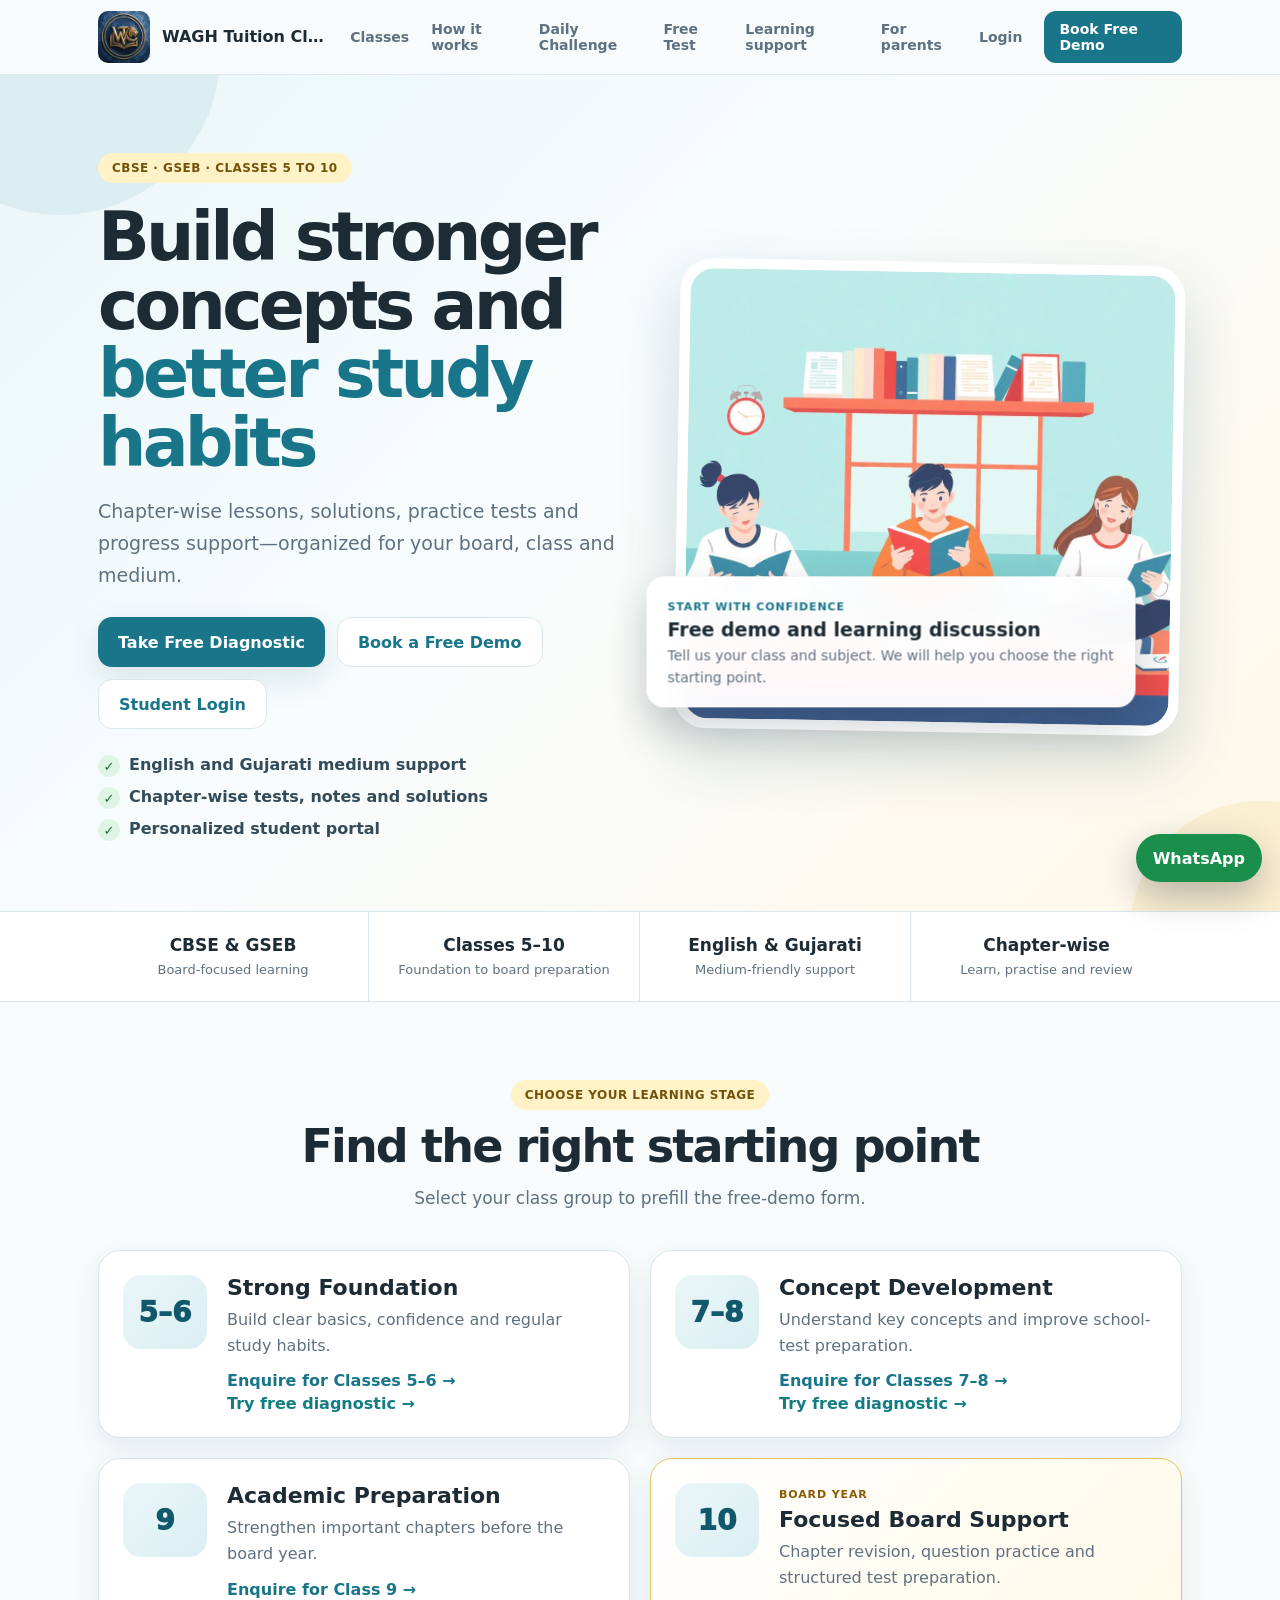
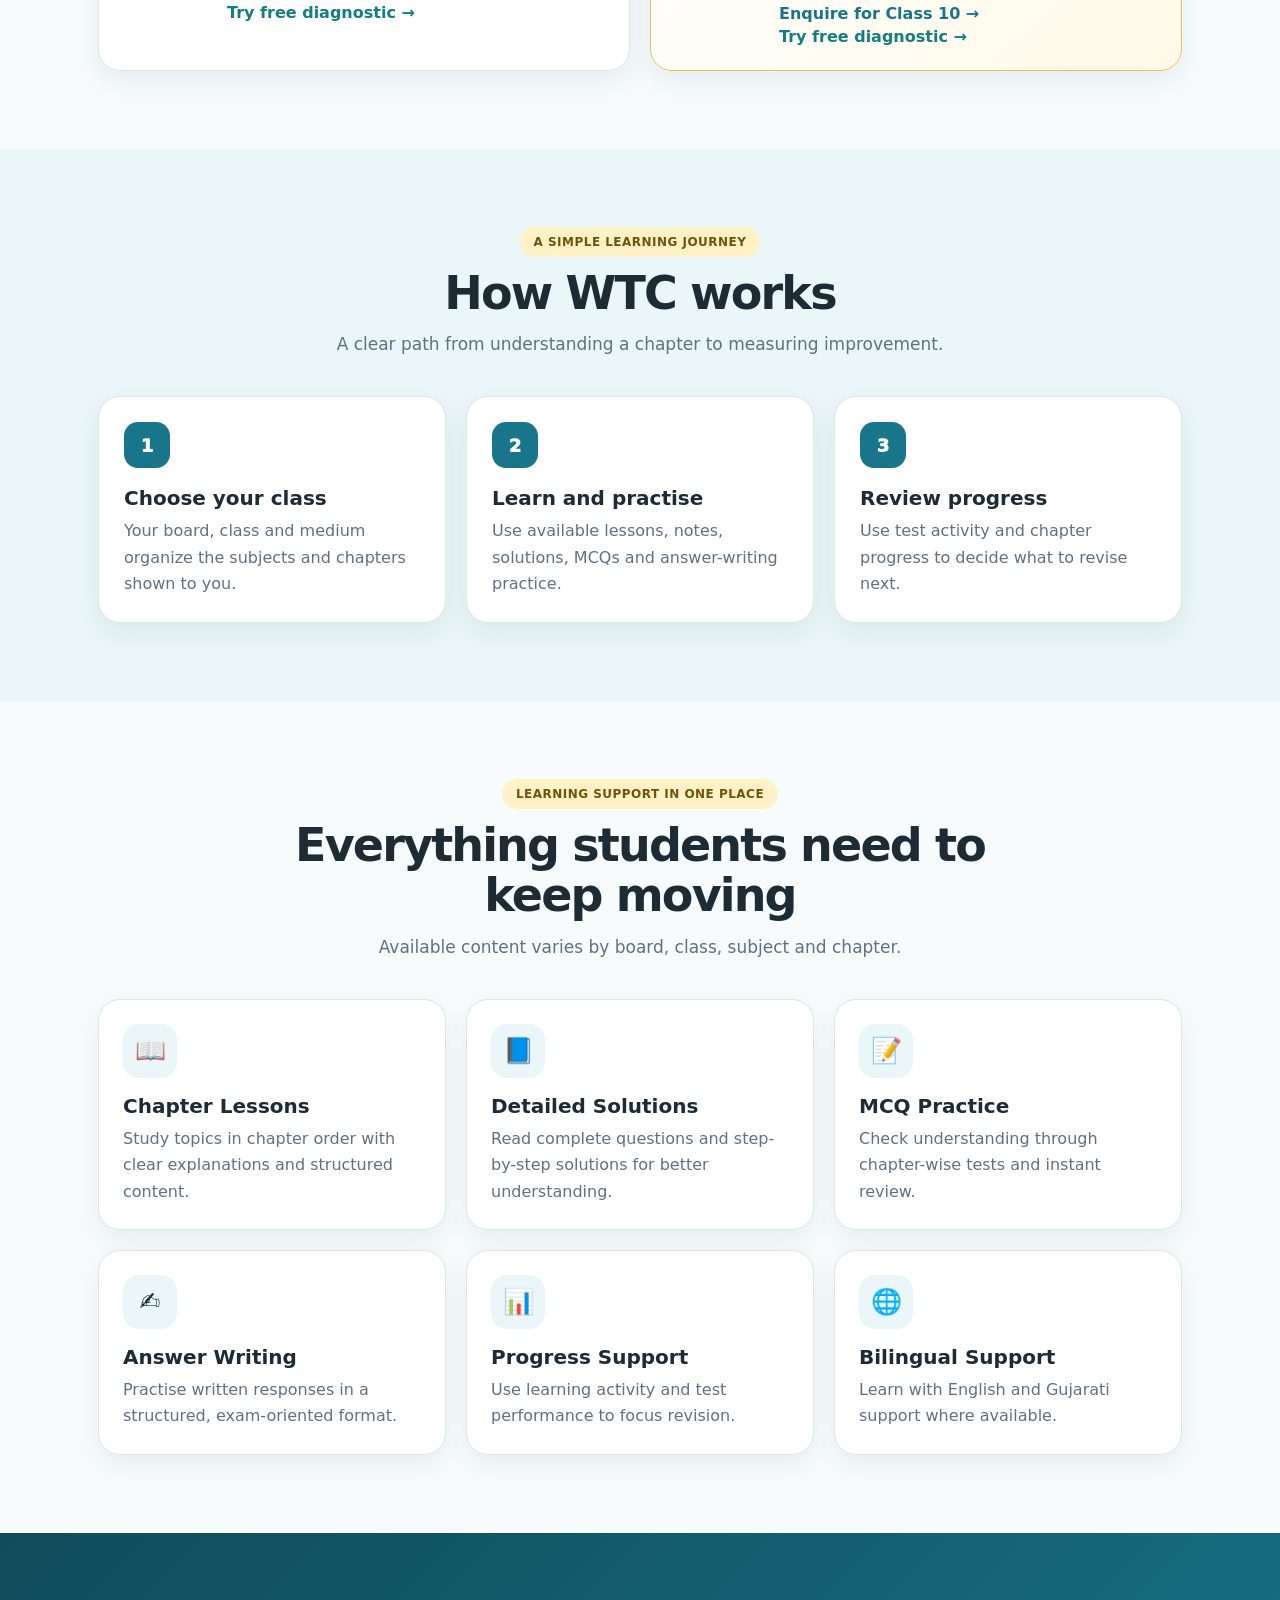
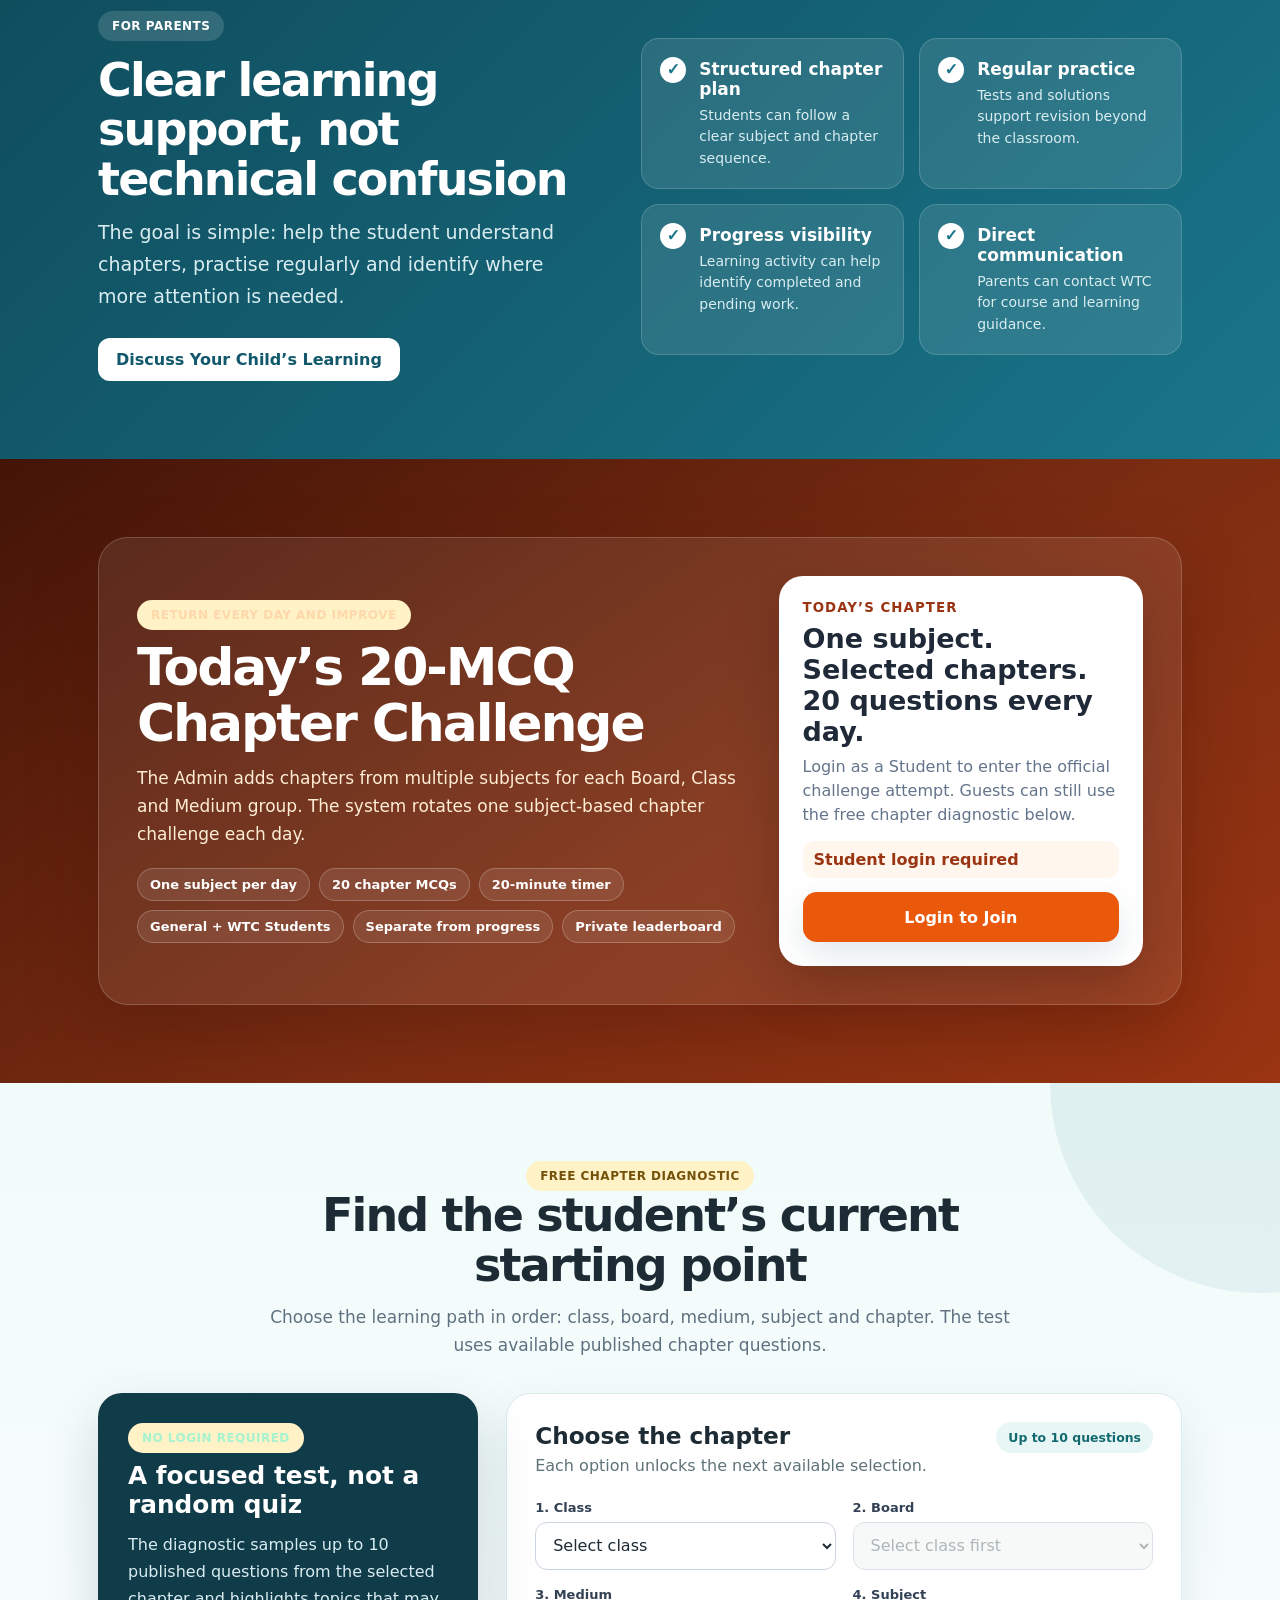
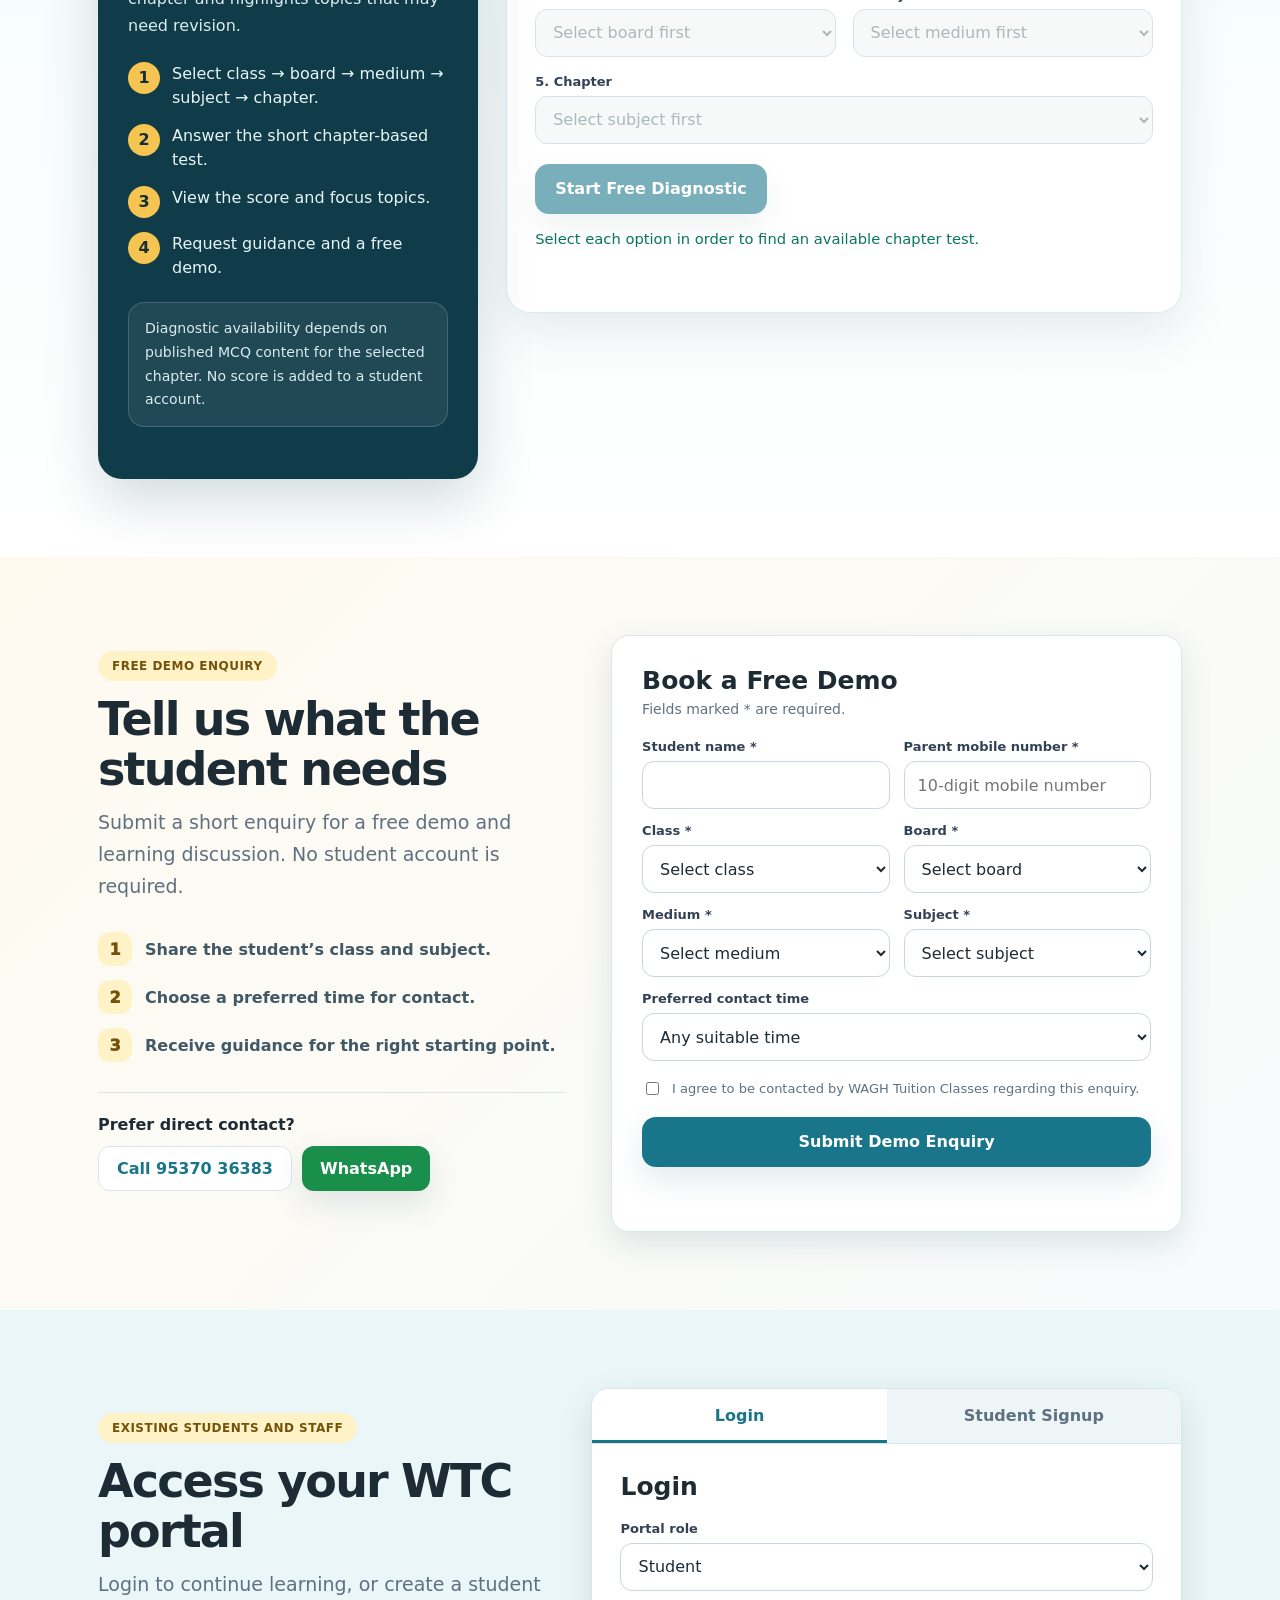
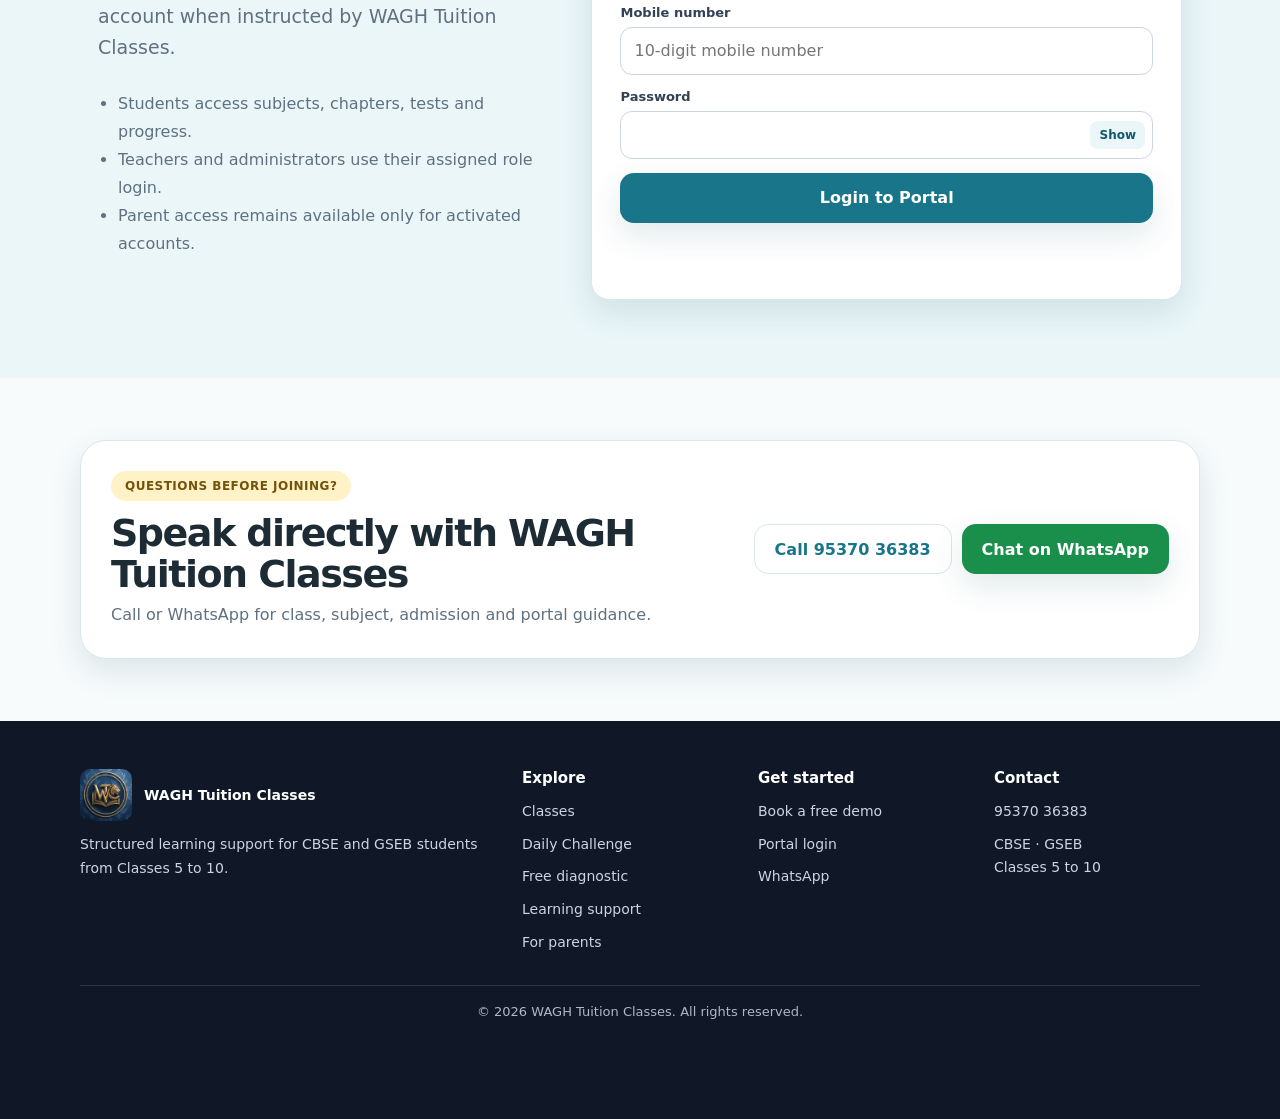
==== commit 53a1142a: "Add files via upload" ====
--- a/index.html
+++ b/index.html
@@ -16,7 +16,7 @@
   <link rel="stylesheet" href="assets/css/portal.css">
   <link rel="stylesheet" href="assets/css/main.css">
   <link rel="stylesheet" href="assets/css/home-diagnostic.css">
-  <link rel="stylesheet" href="assets/css/home-daily-challenge.css?v=h1-3b-r2-1-0">
+  <link rel="stylesheet" href="assets/css/home-daily-challenge.css?v=h1-3c-1-0">
   <script type="application/ld+json">
   {
     "@context": "https://schema.org",
@@ -236,6 +236,7 @@
               <span>20-minute timer</span>
               <span>General + WTC Students</span>
               <span>Separate from progress</span>
+              <span>Private leaderboard</span>
             </div>
           </div>
           <aside class="daily-home-status" aria-live="polite">
@@ -674,8 +675,8 @@
   <script src="assets/js/assessment-config.js"></script>
   <script src="assets/js/assessment-api.js"></script>
   <script src="assets/js/auth.js"></script>
-  <script src="assets/js/daily-challenge-launcher.js?v=h1-3b-r2-1-0"></script>
-  <script src="assets/js/home-daily-challenge.js?v=h1-3b-r2-1-0"></script>
+  <script src="assets/js/daily-challenge-launcher.js?v=h1-3c-1-0"></script>
+  <script src="assets/js/home-daily-challenge.js?v=h1-3c-1-0"></script>
   <script src="assets/js/home-campaign.js"></script>
   <script src="assets/js/main.js"></script>
   <script src="assets/js/home-diagnostic.js"></script>
--- a/assets/css/home-daily-challenge.css
+++ b/assets/css/home-daily-challenge.css
@@ -1,4 +1,4 @@
-/* WAGH Tuition Classes — Homepage Daily Challenge H1.3B */
+/* WAGH Tuition Classes — Homepage Daily Challenge H1.3C */
 .daily-home-section{background:linear-gradient(145deg,#431407,#7c2d12 55%,#9a3412);color:#fff}
 .daily-home-card{display:grid;grid-template-columns:minmax(0,1.25fr) minmax(280px,.75fr);gap:34px;align-items:center;padding:38px;border:1px solid rgba(255,255,255,.18);border-radius:30px;background:rgba(255,255,255,.08);box-shadow:0 30px 70px rgba(67,20,7,.3)}
 .daily-home-section .eyebrow{color:#fed7aa}
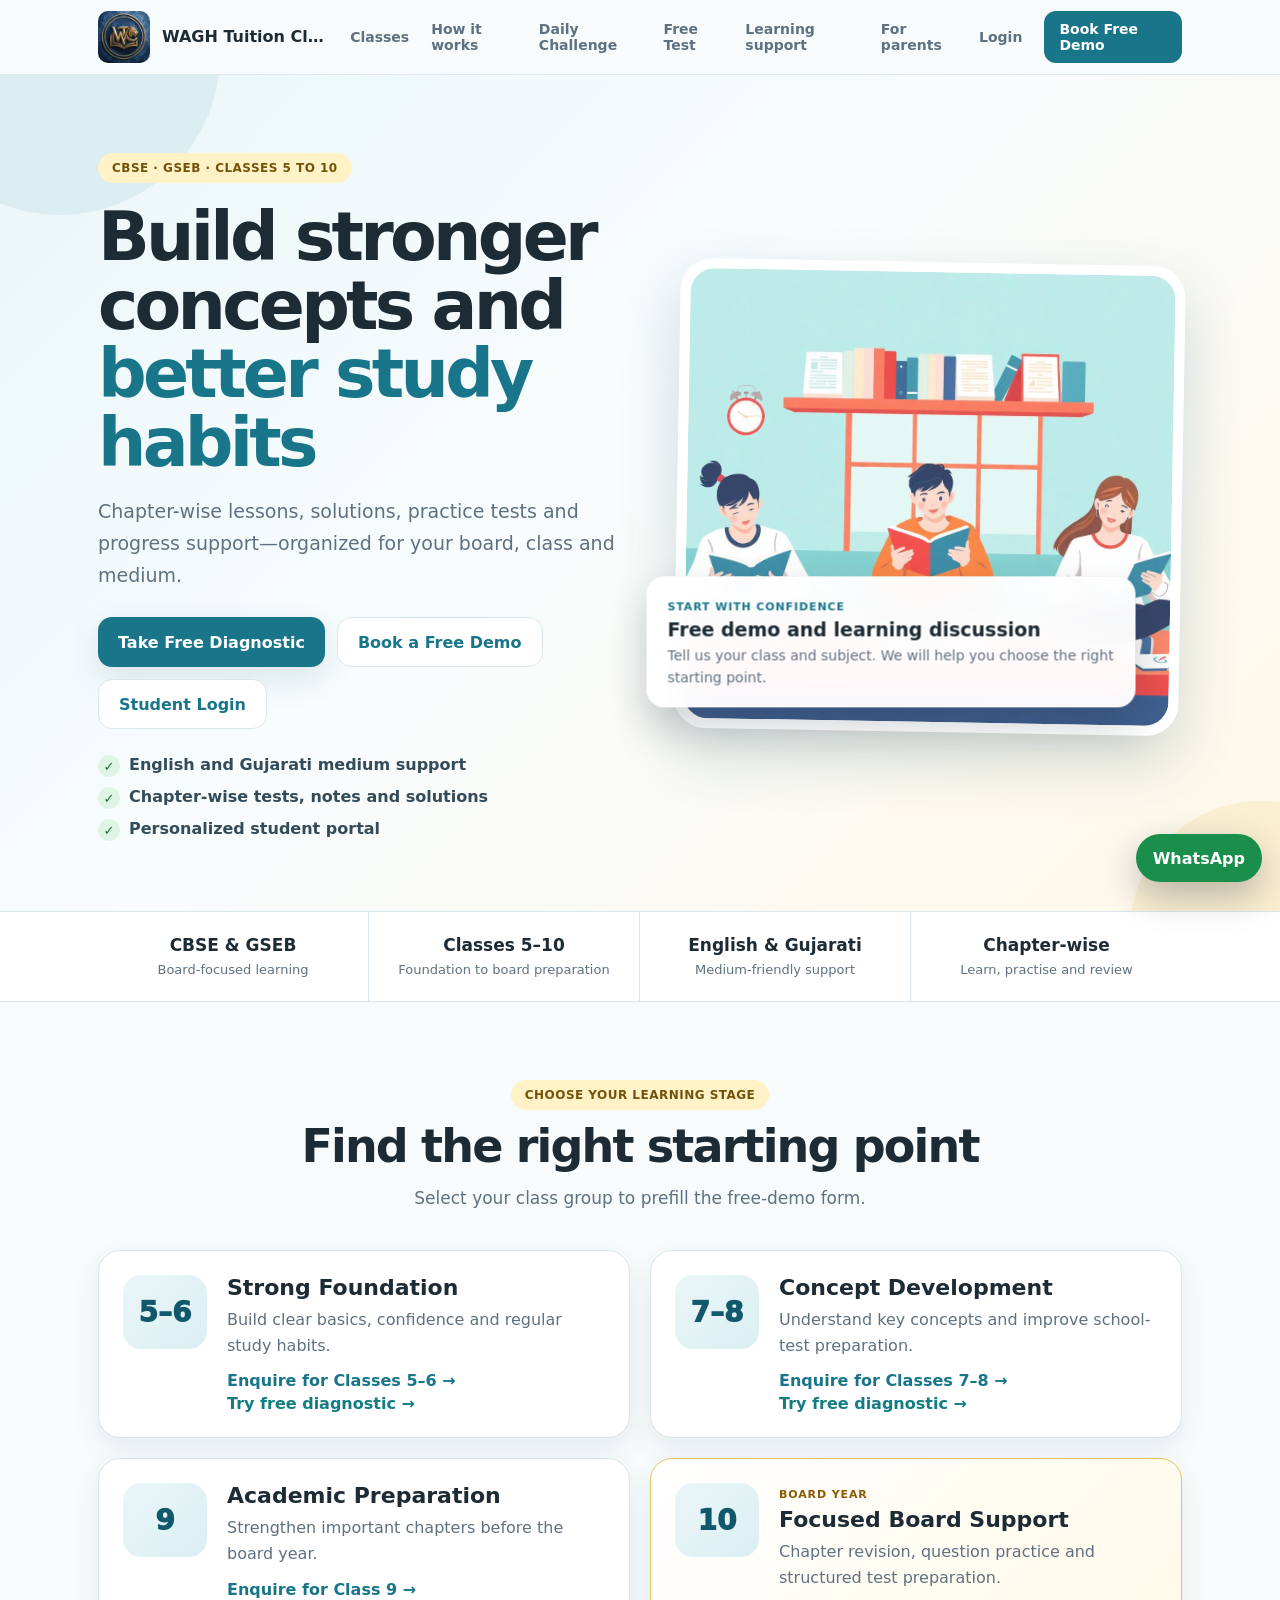
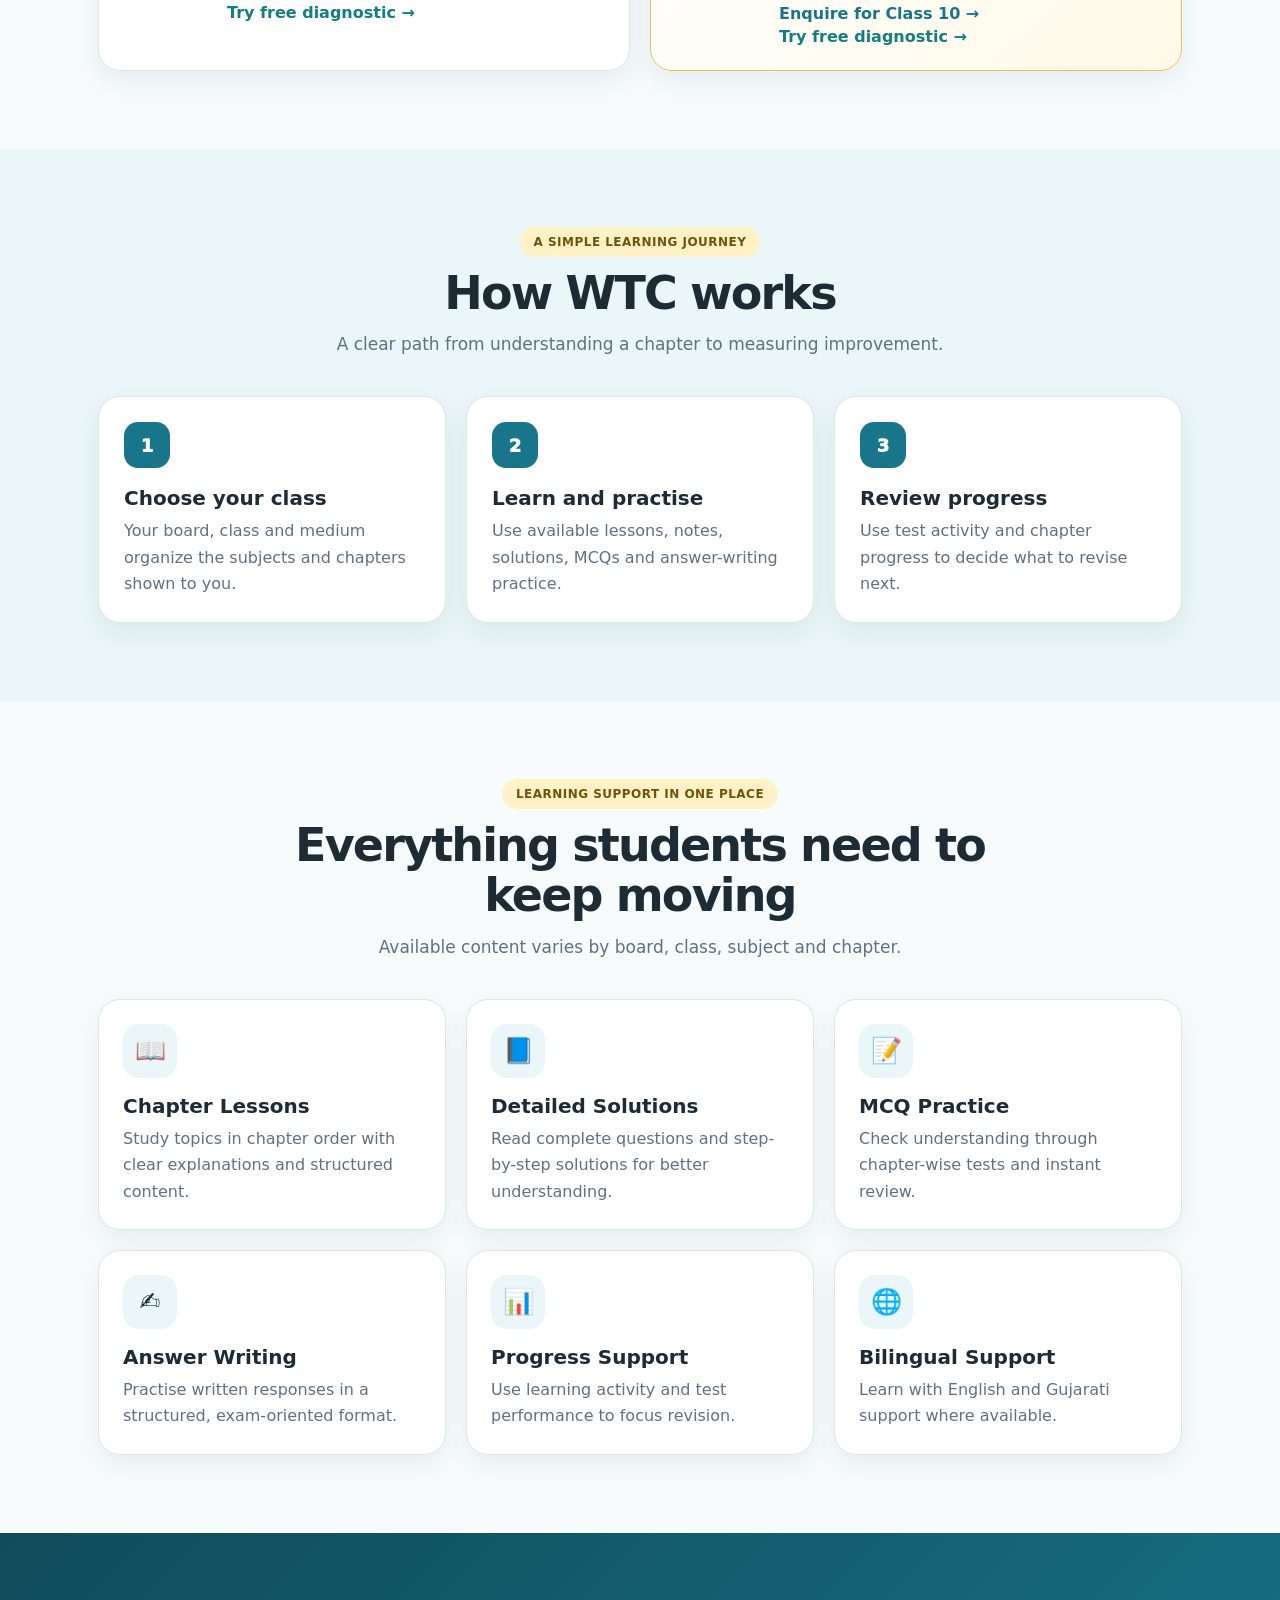
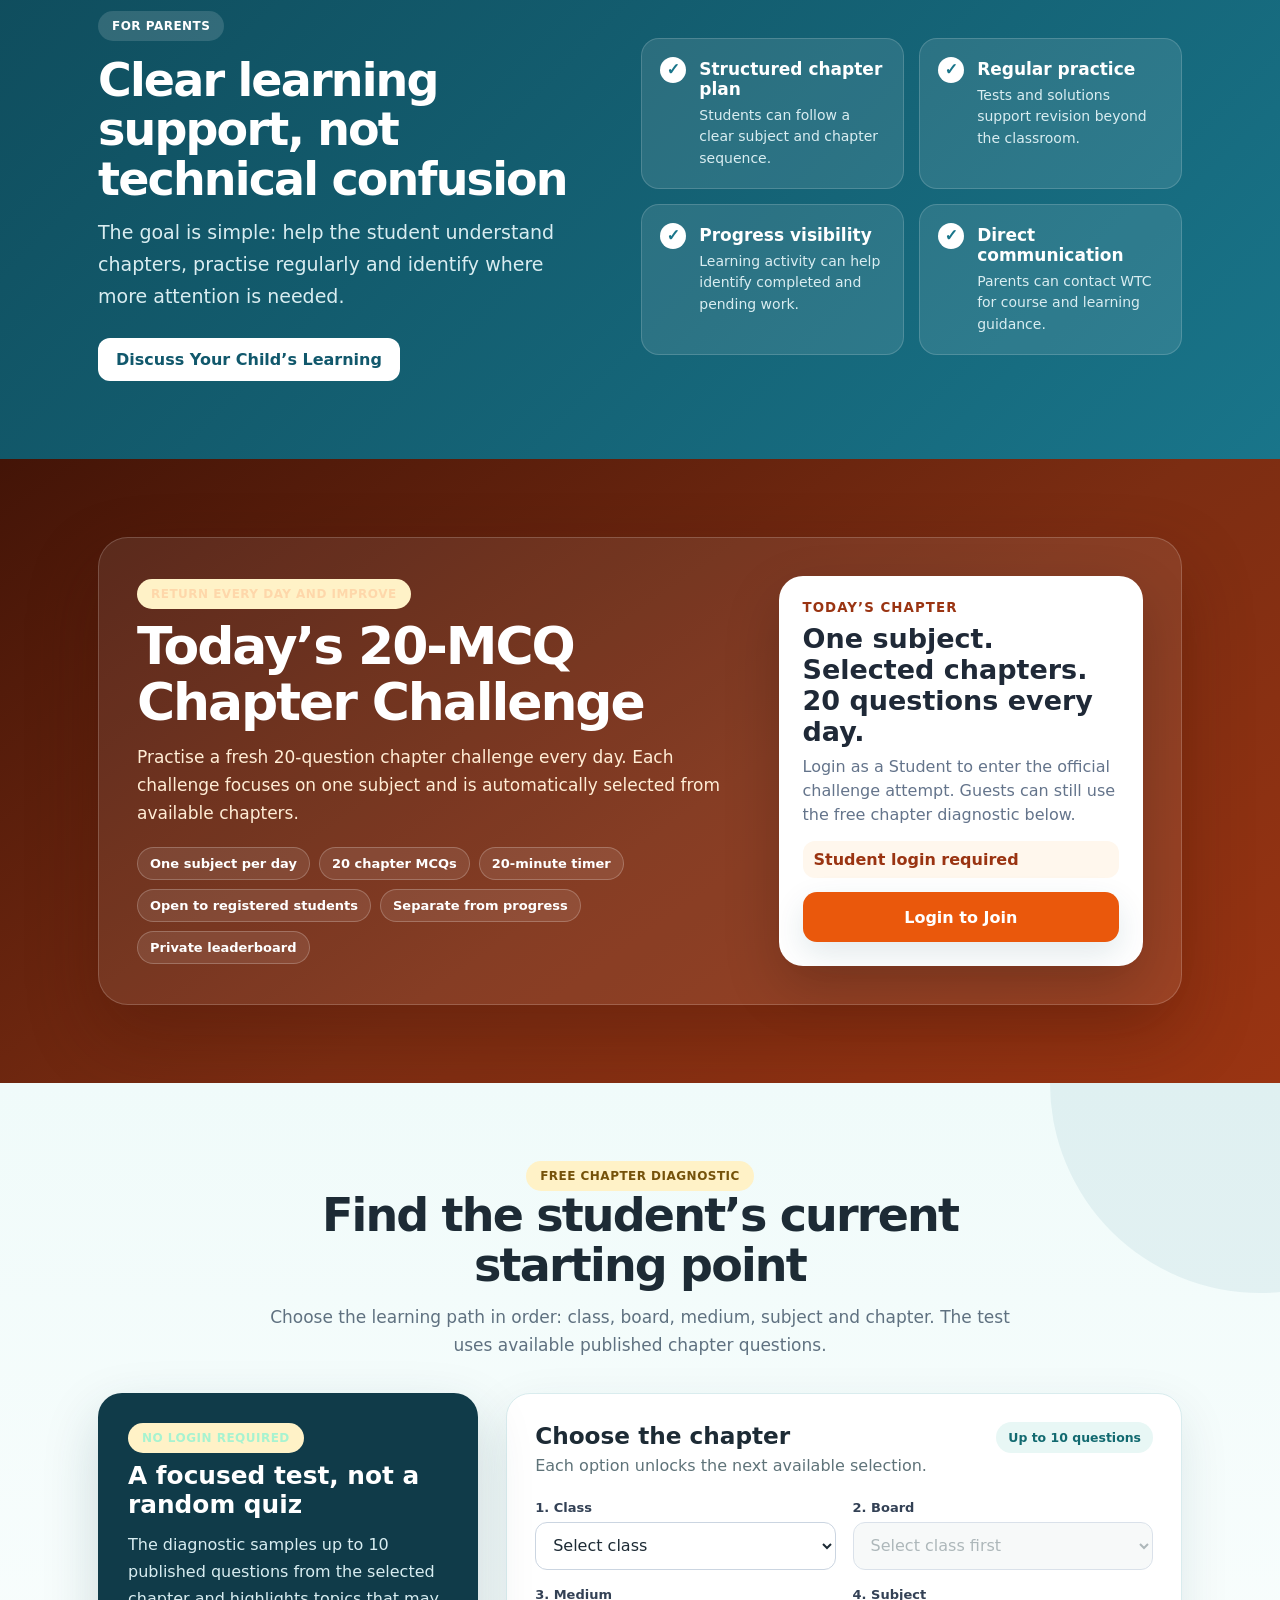
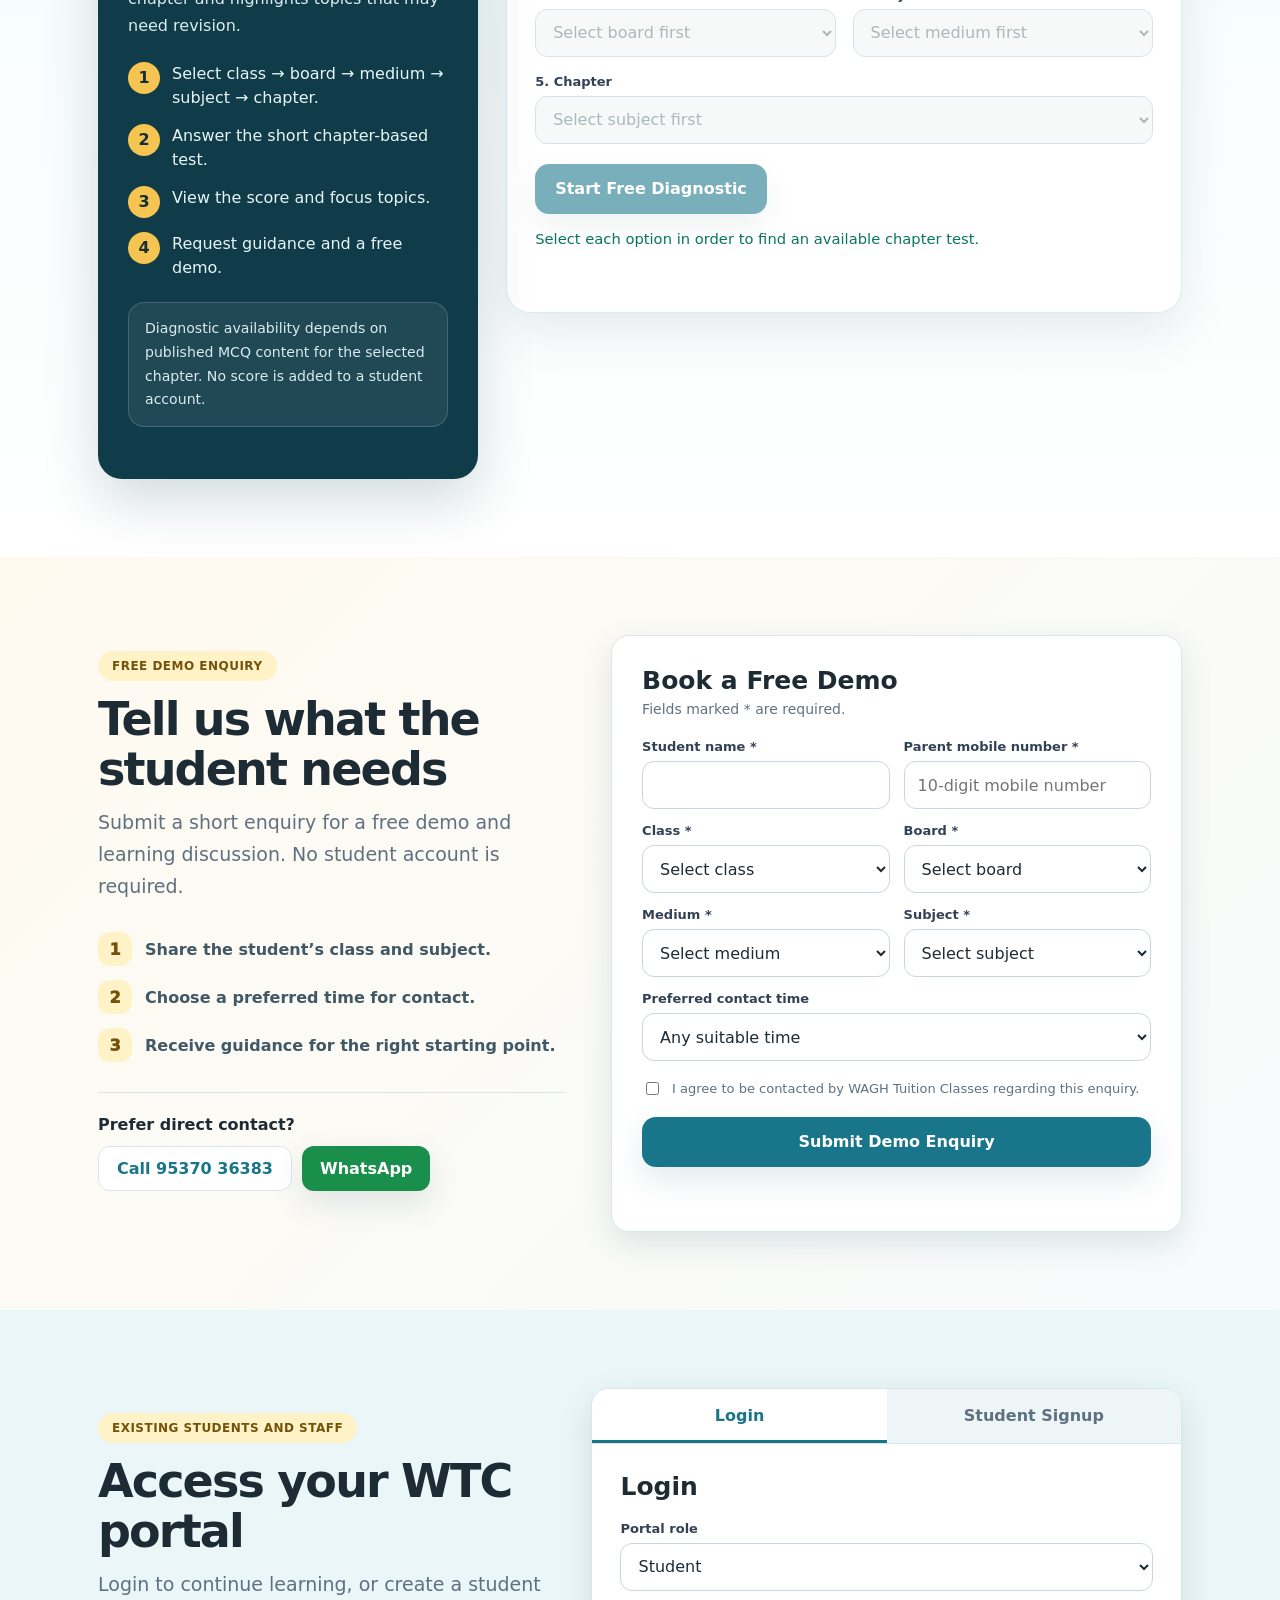
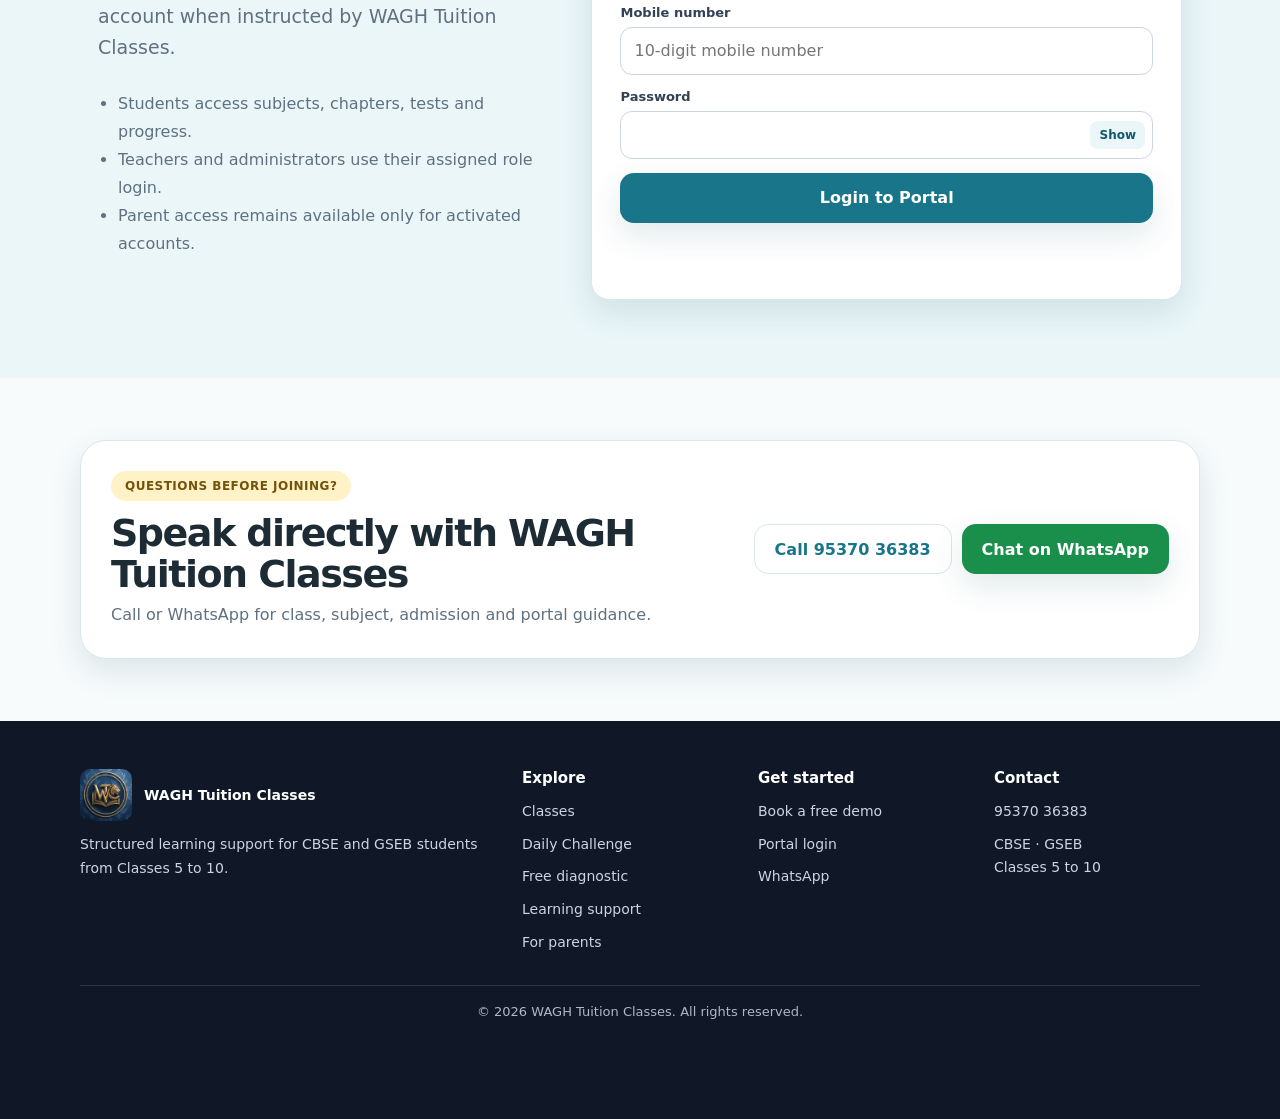
==== commit acf53173: "Add files via upload" ====
--- a/index.html
+++ b/index.html
@@ -10,13 +10,21 @@
   <meta property="og:type" content="website">
   <meta property="og:title" content="WAGH Tuition Classes">
   <meta property="og:description" content="Structured learning support for CBSE and GSEB students from Classes 5 to 10.">
-  <meta property="og:image" content="assets/images/hero-study.jpg">
+  <meta property="og:url" content="https://gh-wagh-tuition-classes.github.io/WAGH_Tuition/">
+  <meta property="og:image" content="https://gh-wagh-tuition-classes.github.io/WAGH_Tuition/assets/images/hero-study.jpg">
+  <meta property="og:image:alt" content="WAGH Tuition Classes chapter-wise learning support">
+  <meta name="twitter:card" content="summary_large_image">
+  <meta name="twitter:title" content="WAGH Tuition Classes">
+  <meta name="twitter:description" content="Structured learning support for CBSE and GSEB students from Classes 5 to 10.">
+  <meta name="twitter:image" content="https://gh-wagh-tuition-classes.github.io/WAGH_Tuition/assets/images/hero-study.jpg">
+  <link rel="canonical" href="https://gh-wagh-tuition-classes.github.io/WAGH_Tuition/">
   <link rel="icon" href="assets/images/favicon.png">
   <link rel="preload" href="assets/images/hero-study.jpg" as="image">
   <link rel="stylesheet" href="assets/css/portal.css">
-  <link rel="stylesheet" href="assets/css/main.css">
+  <link rel="stylesheet" href="assets/css/main.css?v=h1-4-2">
   <link rel="stylesheet" href="assets/css/home-diagnostic.css">
   <link rel="stylesheet" href="assets/css/home-daily-challenge.css?v=h1-3c-1-0">
+  <link rel="stylesheet" href="assets/css/home-referral.css?v=h1-4">
   <script type="application/ld+json">
   {
     "@context": "https://schema.org",
@@ -48,7 +56,7 @@
         <a href="#diagnostic">Free Test</a>
         <a href="#features">Learning support</a>
         <a href="#parents">For parents</a>
-        <a href="#portal-access">Login</a>
+        <a href="#login" data-auth-target="login">Login</a>
         <a class="btn nav-cta" href="#admission">Book Free Demo</a>
       </nav>
     </div>
@@ -59,13 +67,17 @@
       <div class="container hero-grid">
         <div class="hero-copy">
           <span class="badge">CBSE · GSEB · Classes 5 to 10</span>
+          <aside id="referralWelcomeBanner" class="referral-welcome" hidden aria-live="polite">
+            <span class="referral-welcome-icon" aria-hidden="true">🤝</span>
+            <div><strong>You were invited to learn with WTC</strong><p>Referral code <code id="referralWelcomeCode">WTC</code> is saved for this visit. Take a free diagnostic, create an account or request a demo.</p></div>
+          </aside>
           <h1 id="heroTitle">Build stronger concepts and <b>better study habits</b></h1>
           <p class="lead">Chapter-wise lessons, solutions, practice tests and progress support—organized for your board, class and medium.</p>
 
           <div class="hero-actions">
             <a class="btn btn-large" href="#diagnostic">Take Free Diagnostic</a>
             <a class="btn outline btn-large" href="#admission">Book a Free Demo</a>
-            <a class="btn outline btn-large" href="#portal-access" data-auth-target="login">Student Login</a>
+            <a class="btn outline btn-large" href="#login" data-auth-target="login">Student Login</a>
           </div>
 
           <ul class="hero-points" aria-label="WTC learning highlights">
@@ -229,12 +241,12 @@
           <div class="daily-home-copy">
             <span class="eyebrow">Return every day and improve</span>
             <h2 id="dailyChallengeHeading">Today’s 20-MCQ Chapter Challenge</h2>
-            <p>The Admin adds chapters from multiple subjects for each Board, Class and Medium group. The system rotates one subject-based chapter challenge each day.</p>
+            <p>Practise a fresh 20-question chapter challenge every day. Each challenge focuses on one subject and is automatically selected from available chapters.</p>
             <div class="daily-home-tags" aria-label="Daily Challenge rules">
               <span>One subject per day</span>
               <span>20 chapter MCQs</span>
               <span>20-minute timer</span>
-              <span>General + WTC Students</span>
+              <span>Open to registered students</span>
               <span>Separate from progress</span>
               <span>Private leaderboard</span>
             </div>
@@ -648,7 +660,7 @@
       <div>
         <h3>Get started</h3>
         <a href="#admission">Book a free demo</a>
-        <a href="#portal-access" data-auth-target="login">Portal login</a>
+        <a href="#login" data-auth-target="login">Portal login</a>
         <a data-whatsapp href="https://wa.me/919537036383" target="_blank" rel="noopener">WhatsApp</a>
       </div>
       <div>
@@ -671,14 +683,15 @@
   <script src="assets/js/config.js"></script>
   <script src="assets/js/time.js?v=ist-1-0"></script>
   <script src="assets/js/ui.js"></script>
-  <script src="assets/js/api.js"></script>
+  <script src="assets/js/api.js?v=h1-4-1"></script>
   <script src="assets/js/assessment-config.js"></script>
   <script src="assets/js/assessment-api.js"></script>
-  <script src="assets/js/auth.js"></script>
+  <script src="assets/js/auth.js?v=h1-4-1"></script>
   <script src="assets/js/daily-challenge-launcher.js?v=h1-3c-1-0"></script>
   <script src="assets/js/home-daily-challenge.js?v=h1-3c-1-0"></script>
   <script src="assets/js/home-campaign.js"></script>
-  <script src="assets/js/main.js"></script>
-  <script src="assets/js/home-diagnostic.js"></script>
+  <script src="assets/js/home-referral.js?v=h1-4-1"></script>
+  <script src="assets/js/main.js?v=h1-4-2"></script>
+  <script src="assets/js/home-diagnostic.js?v=h1-4"></script>
 </body>
 </html>
--- a/assets/css/home-referral.css
+++ b/assets/css/home-referral.css
@@ -0,0 +1,8 @@
+/* WAGH Tuition Classes — H1.4 referral landing banner */
+.referral-welcome{display:flex;align-items:flex-start;gap:12px;margin:14px 0 0;padding:14px 16px;border:1px solid rgba(25,117,138,.25);border-radius:18px;background:linear-gradient(135deg,#ecfeff,#fff7df);box-shadow:0 10px 28px rgba(15,118,110,.08)}
+.referral-welcome[hidden]{display:none}
+.referral-welcome-icon{display:grid;place-items:center;flex:0 0 42px;height:42px;border-radius:14px;background:#19758a;color:#fff;font-size:20px}
+.referral-welcome strong{display:block;color:#123b46;font-size:15px}
+.referral-welcome p{margin:4px 0 0;color:#49656d;font-size:13px;line-height:1.5}
+.referral-welcome code{font:800 12px/1.2 ui-monospace,SFMono-Regular,Menlo,monospace;color:#0f6173;background:#fff;padding:3px 7px;border:1px solid #cde7ec;border-radius:999px}
+@media(max-width:640px){.referral-welcome{padding:12px}.referral-welcome-icon{flex-basis:38px;height:38px}}
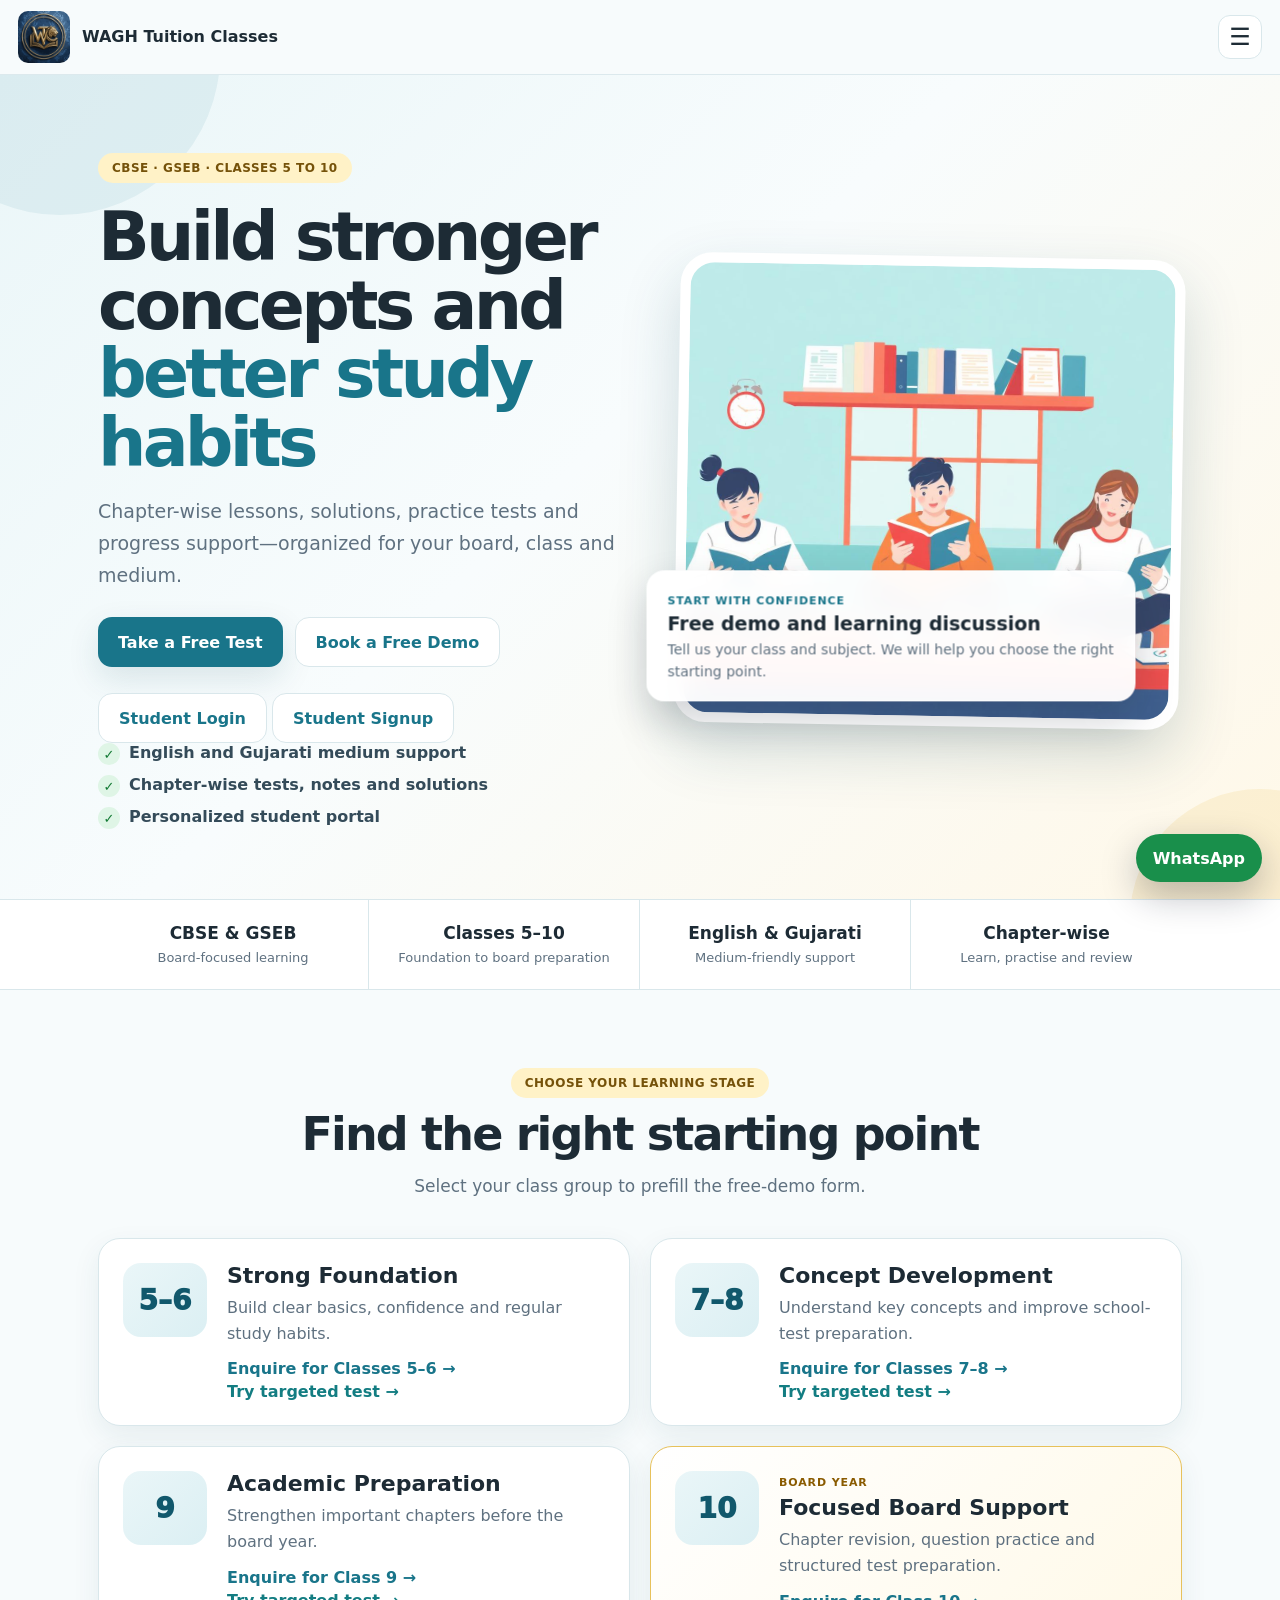
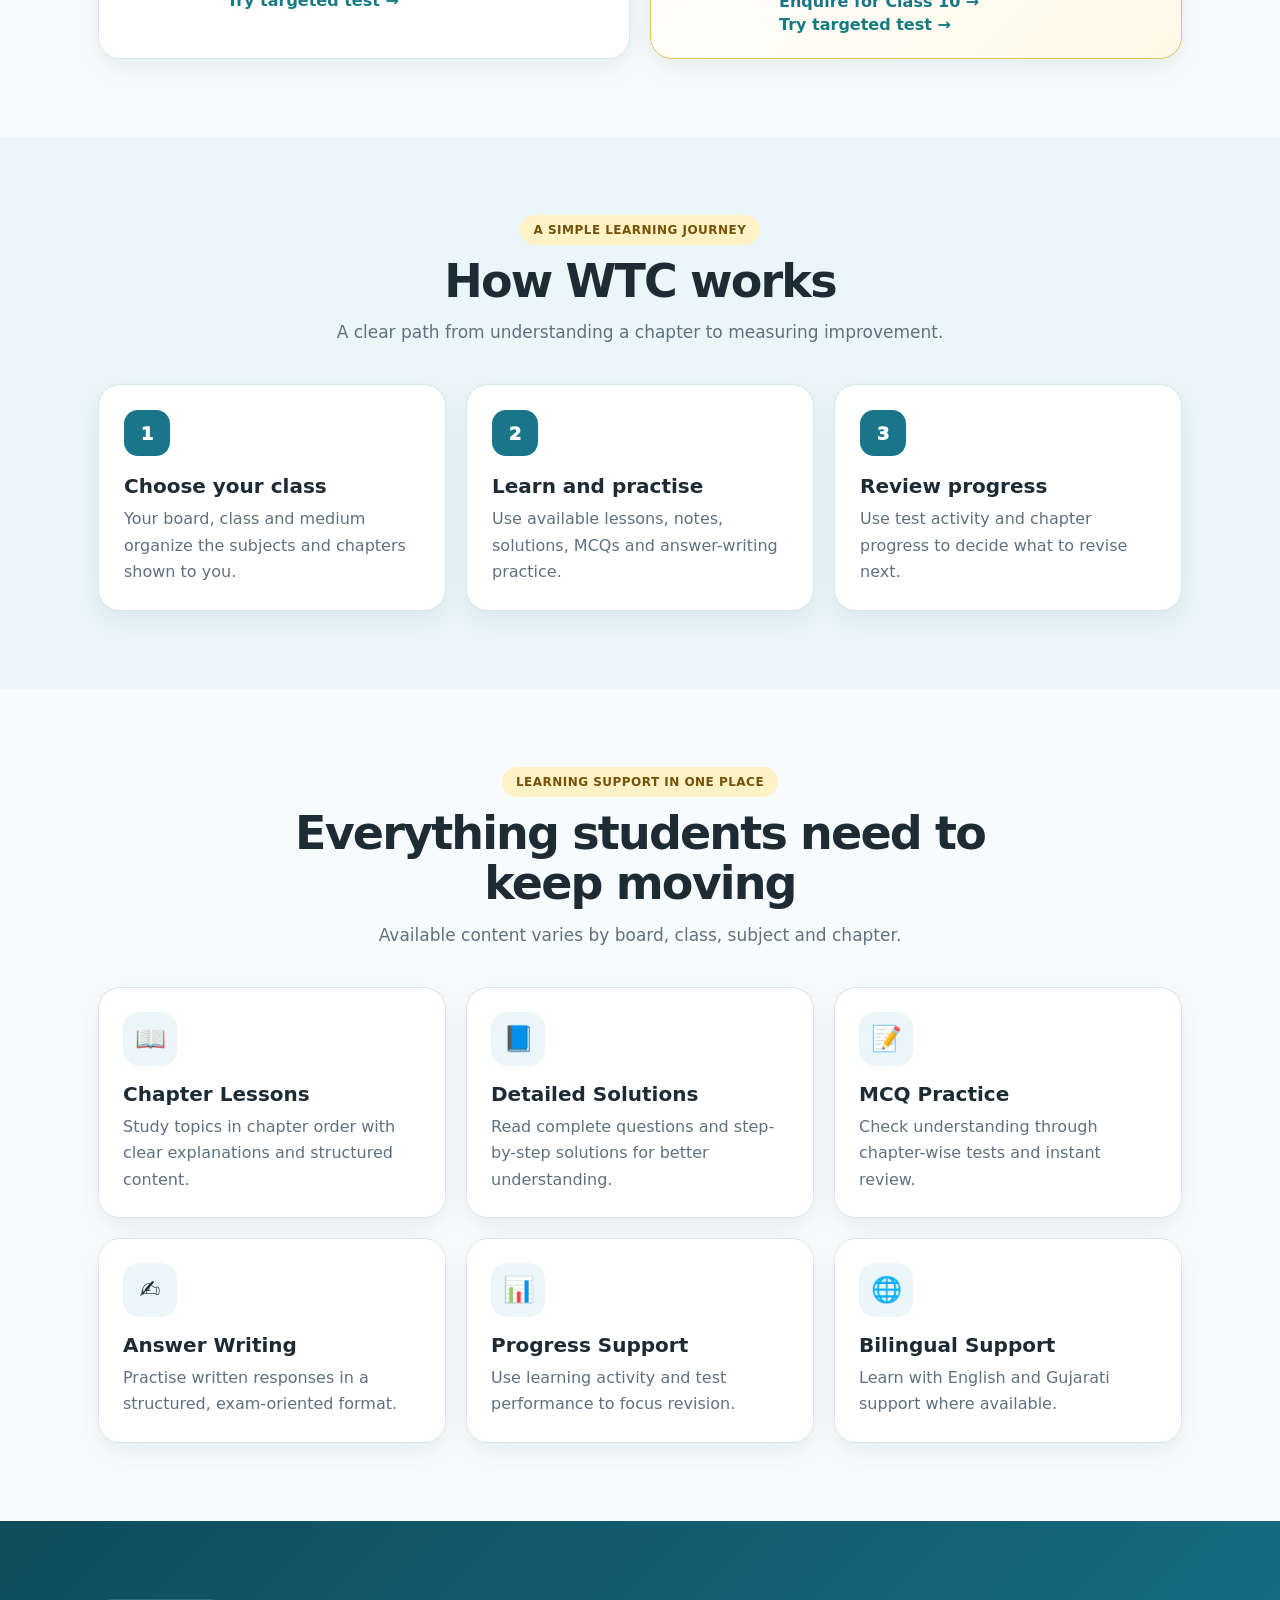
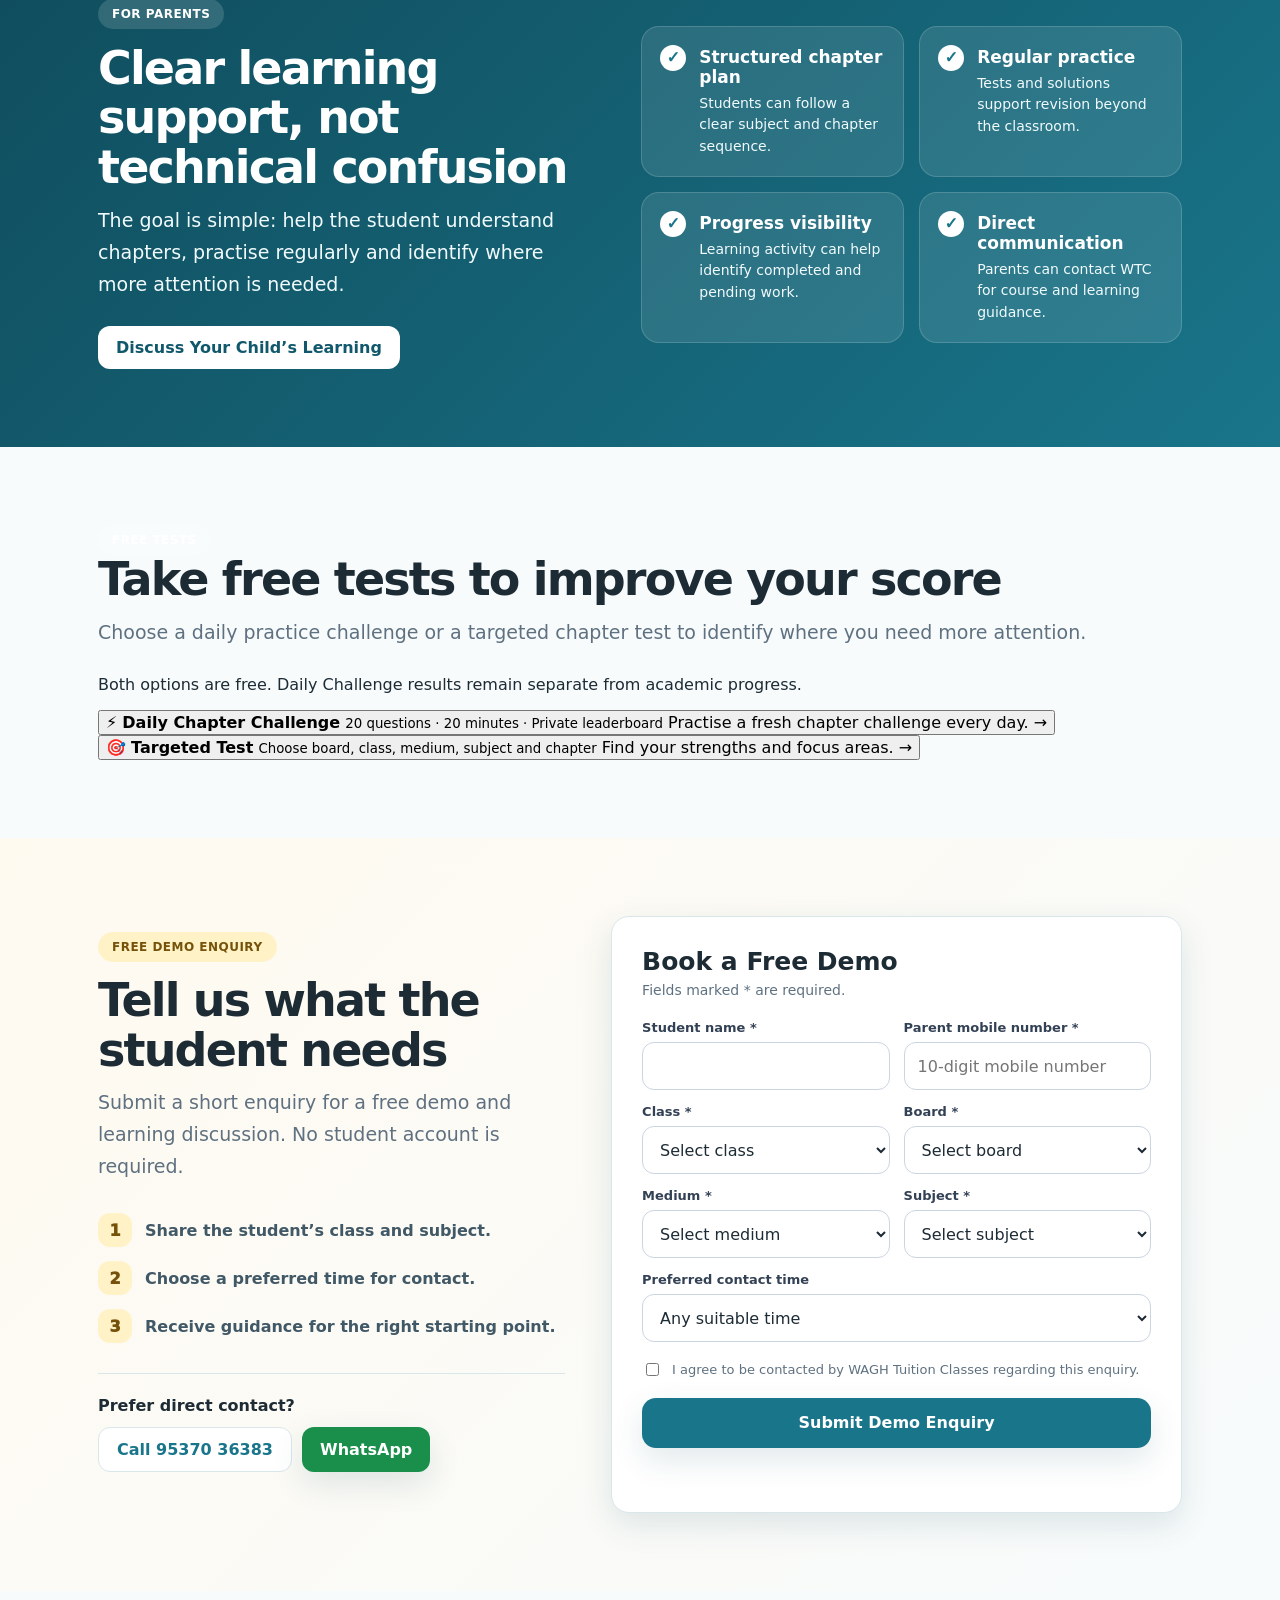
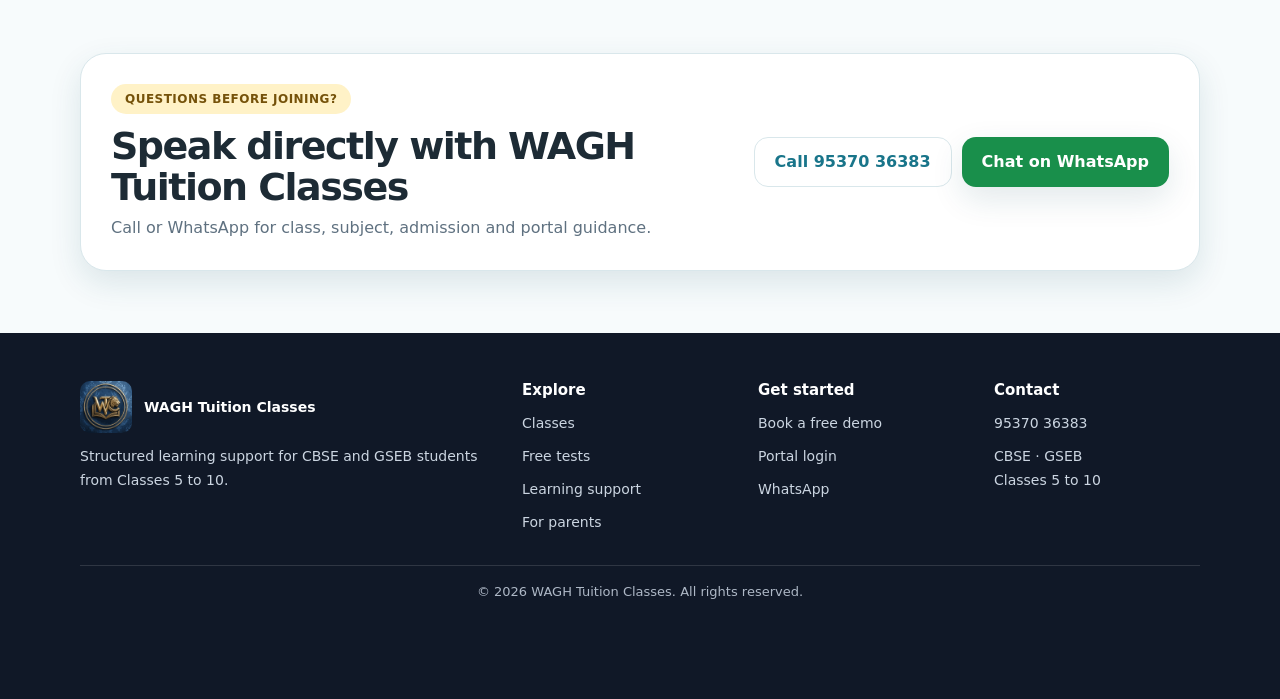
==== commit ac8d3e34: "Add files via upload" ====
--- a/index.html
+++ b/index.html
@@ -21,7 +21,7 @@
   <link rel="icon" href="assets/images/favicon.png">
   <link rel="preload" href="assets/images/hero-study.jpg" as="image">
   <link rel="stylesheet" href="assets/css/portal.css">
-  <link rel="stylesheet" href="assets/css/main.css?v=h1-4-2">
+  <link rel="stylesheet" href="assets/css/main.css?v=h1-4-3">
   <link rel="stylesheet" href="assets/css/home-diagnostic.css">
   <link rel="stylesheet" href="assets/css/home-daily-challenge.css?v=h1-3c-1-0">
   <link rel="stylesheet" href="assets/css/home-referral.css?v=h1-4">
@@ -52,8 +52,7 @@
       <nav id="navLinks" class="nav-links" aria-label="Main navigation">
         <a href="#learning-paths">Classes</a>
         <a href="#how-it-works">How it works</a>
-        <a href="#daily-challenge">Daily Challenge</a>
-        <a href="#diagnostic">Free Test</a>
+        <a href="#free-tests">Free Tests</a>
         <a href="#features">Learning support</a>
         <a href="#parents">For parents</a>
         <a href="#login" data-auth-target="login">Login</a>
@@ -69,15 +68,101 @@
           <span class="badge">CBSE · GSEB · Classes 5 to 10</span>
           <aside id="referralWelcomeBanner" class="referral-welcome" hidden aria-live="polite">
             <span class="referral-welcome-icon" aria-hidden="true">🤝</span>
-            <div><strong>You were invited to learn with WTC</strong><p>Referral code <code id="referralWelcomeCode">WTC</code> is saved for this visit. Take a free diagnostic, create an account or request a demo.</p></div>
+            <div><strong>You were invited to learn with WTC</strong><p>Referral code <code id="referralWelcomeCode">WTC</code> is saved for this visit. Take a free test, create an account or request a demo.</p></div>
           </aside>
           <h1 id="heroTitle">Build stronger concepts and <b>better study habits</b></h1>
           <p class="lead">Chapter-wise lessons, solutions, practice tests and progress support—organized for your board, class and medium.</p>
 
           <div class="hero-actions">
-            <a class="btn btn-large" href="#diagnostic">Take Free Diagnostic</a>
+            <a class="btn btn-large" href="#free-tests">Take a Free Test</a>
             <a class="btn outline btn-large" href="#admission">Book a Free Demo</a>
-            <a class="btn outline btn-large" href="#login" data-auth-target="login">Student Login</a>
+          </div>
+
+          <div class="hero-auth-launcher" aria-label="Student account access">
+            <button id="heroLoginButton" class="btn outline btn-large" type="button" data-auth-target="login" aria-controls="portal-access" aria-expanded="false">Student Login</button>
+            <button id="heroSignupButton" class="btn outline btn-large" type="button" data-auth-target="signup" aria-controls="portal-access" aria-expanded="false">Student Signup</button>
+          </div>
+
+          <div id="portal-access" class="hero-auth-drawer" aria-labelledby="portalTitle" hidden>
+            <div class="hero-auth-drawer-head">
+              <div>
+                <span class="eyebrow">Student portal</span>
+                <h2 id="portalTitle">Access your WTC account</h2>
+              </div>
+              <button class="auth-drawer-close" type="button" data-auth-close aria-label="Hide login and signup panel">Close</button>
+            </div>
+            <div class="card auth-shell">
+<div aria-label="Portal access options" class="auth-tabs" role="tablist">
+<button aria-controls="loginPanel" aria-selected="true" data-auth-tab="login" id="loginTab" role="tab" type="button">Login</button>
+<button aria-controls="signupPanel" aria-selected="false" data-auth-tab="signup" id="signupTab" role="tab" type="button">Student Signup</button>
+</div>
+<section aria-labelledby="loginTab" class="auth-panel active" id="loginPanel" role="tabpanel">
+<h3>Login</h3>
+<form id="loginForm" novalidate="">
+<div class="field">
+<label for="loginRole">Portal role</label>
+<select autocomplete="organization-title" id="loginRole" name="role">
+<option value="Student">Student</option>
+<option value="Teacher">Teacher</option>
+<option value="Admin">Admin</option>
+<option value="Parent">Parent</option>
+</select>
+</div>
+<div class="field">
+<label for="loginMobile">Mobile number</label>
+<input autocomplete="username" id="loginMobile" inputmode="numeric" maxlength="10" minlength="10" name="mobile" pattern="[0-9]{10}" placeholder="10-digit mobile number" required="" type="tel"/>
+</div>
+<div class="field">
+<label for="loginPassword">Password</label>
+<div class="password-field">
+<input autocomplete="current-password" id="loginPassword" name="password" required="" type="password"/>
+<button aria-label="Show password" class="password-toggle" data-password-toggle="loginPassword" type="button">Show</button>
+</div>
+</div>
+<button class="btn btn-large full-button" type="submit">Login to Portal</button>
+<p aria-live="polite" class="form-status" id="loginStatus" role="status"></p>
+</form>
+</section>
+<section aria-labelledby="signupTab" class="auth-panel" hidden="" id="signupPanel" role="tabpanel">
+<h3>Create Student Account</h3>
+<form id="signupForm" novalidate="">
+<div class="field">
+<label for="signupName">Student name</label>
+<input autocomplete="name" id="signupName" maxlength="80" name="name" required="" type="text"/>
+</div>
+<div class="field">
+<label for="signupMobile">Mobile number</label>
+<input autocomplete="username" id="signupMobile" inputmode="numeric" maxlength="10" minlength="10" name="mobile" pattern="[0-9]{10}" placeholder="10-digit mobile number" required="" type="tel"/>
+</div>
+<div class="field">
+<label for="signupPassword">Create password</label>
+<div class="password-field">
+<input autocomplete="new-password" id="signupPassword" minlength="4" name="password" required="" type="password"/>
+<button aria-label="Show password" class="password-toggle" data-password-toggle="signupPassword" type="button">Show</button>
+</div>
+</div>
+<div class="form-grid two-columns compact-grid">
+<div class="field">
+<label for="signupBoard">Board</label>
+<select id="signupBoard" name="board" required=""><option>CBSE</option><option>GSEB</option></select>
+</div>
+<div class="field">
+<label for="signupClass">Class</label>
+<select id="signupClass" name="className" required="">
+<option>Class 5</option><option>Class 6</option><option>Class 7</option>
+<option>Class 8</option><option>Class 9</option><option>Class 10</option>
+</select>
+</div>
+<div class="field full-field">
+<label for="signupMedium">Medium</label>
+<select id="signupMedium" name="medium" required=""><option>English Medium</option><option>Gujarati Medium</option></select>
+</div>
+</div>
+<button class="btn success btn-large full-button" type="submit">Create Student Account</button>
+<p aria-live="polite" class="form-status" id="signupStatus" role="status"></p>
+</form>
+</section>
+</div>
           </div>
 
           <ul class="hero-points" aria-label="WTC learning highlights">
@@ -123,7 +208,7 @@
               <p>Build clear basics, confidence and regular study habits.</p>
               <div class="path-actions">
                 <button class="text-link" type="button" data-class-choice="Class 5">Enquire for Classes 5–6 <span aria-hidden="true">→</span></button>
-                <button class="text-link diagnostic-path-link" type="button" data-diagnostic-class="Class 5">Try free diagnostic <span aria-hidden="true">→</span></button>
+                <button class="text-link diagnostic-path-link" type="button" data-diagnostic-class="Class 5">Try targeted test <span aria-hidden="true">→</span></button>
               </div>
             </div>
           </article>
@@ -135,7 +220,7 @@
               <p>Understand key concepts and improve school-test preparation.</p>
               <div class="path-actions">
                 <button class="text-link" type="button" data-class-choice="Class 7">Enquire for Classes 7–8 <span aria-hidden="true">→</span></button>
-                <button class="text-link diagnostic-path-link" type="button" data-diagnostic-class="Class 7">Try free diagnostic <span aria-hidden="true">→</span></button>
+                <button class="text-link diagnostic-path-link" type="button" data-diagnostic-class="Class 7">Try targeted test <span aria-hidden="true">→</span></button>
               </div>
             </div>
           </article>
@@ -147,7 +232,7 @@
               <p>Strengthen important chapters before the board year.</p>
               <div class="path-actions">
                 <button class="text-link" type="button" data-class-choice="Class 9">Enquire for Class 9 <span aria-hidden="true">→</span></button>
-                <button class="text-link diagnostic-path-link" type="button" data-diagnostic-class="Class 9">Try free diagnostic <span aria-hidden="true">→</span></button>
+                <button class="text-link diagnostic-path-link" type="button" data-diagnostic-class="Class 9">Try targeted test <span aria-hidden="true">→</span></button>
               </div>
             </div>
           </article>
@@ -160,7 +245,7 @@
               <p>Chapter revision, question practice and structured test preparation.</p>
               <div class="path-actions">
                 <button class="text-link" type="button" data-class-choice="Class 10">Enquire for Class 10 <span aria-hidden="true">→</span></button>
-                <button class="text-link diagnostic-path-link" type="button" data-diagnostic-class="Class 10">Try free diagnostic <span aria-hidden="true">→</span></button>
+                <button class="text-link diagnostic-path-link" type="button" data-diagnostic-class="Class 10">Try targeted test <span aria-hidden="true">→</span></button>
               </div>
             </div>
           </article>
@@ -235,7 +320,48 @@
 
 
 
-    <section id="daily-challenge" class="section-block daily-home-section" aria-labelledby="dailyChallengeHeading">
+    <section id="free-tests" class="section-block free-tests-section" aria-labelledby="freeTestsTitle">
+      <div class="container free-tests-grid">
+        <div class="free-tests-copy">
+          <span class="eyebrow light-eyebrow">Free tests</span>
+          <h2 id="freeTestsTitle">Take free tests to improve your score</h2>
+          <p class="lead free-tests-lead">Choose a daily practice challenge or a targeted chapter test to identify where you need more attention.</p>
+          <p class="free-tests-note">Both options are free. Daily Challenge results remain separate from academic progress.</p>
+        </div>
+
+        <div class="free-test-options" aria-label="Choose a free test">
+          <button class="free-test-option" type="button" data-experience-target="daily-challenge" aria-haspopup="dialog" aria-controls="dailyChallengeModal">
+            <span class="free-test-option-icon" aria-hidden="true">⚡</span>
+            <span class="free-test-option-copy">
+              <strong>Daily Chapter Challenge</strong>
+              <small>20 questions · 20 minutes · Private leaderboard</small>
+              <span>Practise a fresh chapter challenge every day.</span>
+            </span>
+            <span class="free-test-option-arrow" aria-hidden="true">→</span>
+          </button>
+
+          <button class="free-test-option" type="button" data-experience-target="diagnostic" aria-haspopup="dialog" aria-controls="diagnosticModal">
+            <span class="free-test-option-icon" aria-hidden="true">🎯</span>
+            <span class="free-test-option-copy">
+              <strong>Targeted Test</strong>
+              <small>Choose board, class, medium, subject and chapter</small>
+              <span>Find your strengths and focus areas.</span>
+            </span>
+            <span class="free-test-option-arrow" aria-hidden="true">→</span>
+          </button>
+        </div>
+      </div>
+    </section>
+
+    <div id="dailyChallengeModal" class="experience-modal" data-experience-modal="daily-challenge" hidden>
+      <div class="experience-modal-backdrop" data-experience-close aria-hidden="true"></div>
+      <div class="experience-modal-dialog" role="dialog" aria-modal="true" aria-labelledby="dailyChallengeHeading" tabindex="-1">
+        <div class="experience-modal-toolbar">
+          <span>Daily Chapter Challenge</span>
+          <button type="button" data-experience-close aria-label="Close Daily Chapter Challenge">Close</button>
+        </div>
+        <div class="experience-modal-body">
+<section id="daily-challenge" class="section-block daily-home-section" aria-labelledby="dailyChallengeHeading">
       <div class="container">
         <div id="dailyChallengeCard" class="daily-home-card">
           <div class="daily-home-copy">
@@ -262,11 +388,22 @@
         </div>
       </div>
     </section>
-
-    <section id="diagnostic" class="section-block diagnostic-section" aria-labelledby="diagnosticTitle">
+        </div>
+      </div>
+    </div>
+
+    <div id="diagnosticModal" class="experience-modal" data-experience-modal="diagnostic" hidden>
+      <div class="experience-modal-backdrop" data-experience-close aria-hidden="true"></div>
+      <div class="experience-modal-dialog experience-modal-dialog-wide" role="dialog" aria-modal="true" aria-labelledby="diagnosticTitle" tabindex="-1">
+        <div class="experience-modal-toolbar">
+          <span>Targeted Test</span>
+          <button type="button" data-experience-close aria-label="Close Targeted Test">Close</button>
+        </div>
+        <div class="experience-modal-body">
+<section id="diagnostic" class="section-block diagnostic-section" aria-labelledby="diagnosticTitle">
       <div class="container">
         <div class="diagnostic-heading">
-          <span class="eyebrow">Free chapter diagnostic</span>
+          <span class="eyebrow">Targeted chapter test</span>
           <h2 id="diagnosticTitle">Find the student’s current starting point</h2>
           <p class="sub">Choose the learning path in order: class, board, medium, subject and chapter. The test uses available published chapter questions.</p>
         </div>
@@ -319,7 +456,7 @@
                   </div>
                 </div>
                 <div class="diagnostic-submit-row">
-                  <button id="diagnosticStartButton" class="btn btn-large" type="submit" disabled>Start Free Diagnostic</button>
+                  <button id="diagnosticStartButton" class="btn btn-large" type="submit" disabled>Start Targeted Test</button>
                 </div>
                 <p id="diagnosticSelectorStatus" class="diagnostic-status info" role="status" aria-live="polite">Loading available learning paths…</p>
               </form>
@@ -336,7 +473,7 @@
               <div class="diagnostic-progress" aria-hidden="true"><i id="diagnosticProgressBar"></i></div>
               <article id="diagnosticQuestionCard" class="diagnostic-question-card">
                 <div class="diagnostic-question-meta">
-                  <span>Chapter Diagnostic</span>
+                  <span>Targeted Test</span>
                   <small>Select one answer</small>
                 </div>
                 <h3 id="diagnosticQuestionText"></h3>
@@ -357,7 +494,7 @@
                 </div>
                 <div class="diagnostic-result-copy">
                   <div class="diagnostic-result-badges">
-                    <span class="eyebrow">Personalized diagnostic report</span>
+                    <span class="eyebrow">Personalized test report</span>
                     <strong id="diagnosticPerformanceBadge" class="diagnostic-performance-badge developing">Developing</strong>
                   </div>
                   <h3 id="diagnosticResultTitle">Your chapter learning snapshot</h3>
@@ -416,7 +553,7 @@
                     </select>
                   </div>
                   <div class="honeypot" aria-hidden="true"><label for="diagnosticWebsite">Website</label><input id="diagnosticWebsite" name="website" type="text" tabindex="-1" autocomplete="off"></div>
-                  <label class="consent-row"><input type="checkbox" name="consent" value="yes" required><span>I agree to be contacted by WAGH Tuition Classes regarding this diagnostic report.</span></label>
+                  <label class="consent-row"><input type="checkbox" name="consent" value="yes" required><span>I agree to be contacted by WAGH Tuition Classes regarding this test report.</span></label>
                   <div class="diagnostic-report-actions">
                     <button class="btn btn-large" type="submit">Send My Report &amp; Book Demo</button>
                   </div>
@@ -436,6 +573,9 @@
         </div>
       </div>
     </section>
+        </div>
+      </div>
+    </div>
 
     <section id="admission" class="section-block admission-section" aria-labelledby="admissionTitle">
       <div class="container admission-grid">
@@ -531,96 +671,6 @@
             <p>For the fastest response, send the same details on WhatsApp.</p>
             <a id="admissionWhatsapp" class="btn whatsapp-btn full-button" href="https://wa.me/919537036383" target="_blank" rel="noopener">Send on WhatsApp</a>
           </div>
-        </div>
-      </div>
-    </section>
-
-    <section id="portal-access" class="section-block soft" aria-labelledby="portalTitle">
-      <div class="container portal-grid">
-        <div class="portal-copy">
-          <span class="eyebrow">Existing students and staff</span>
-          <h2 id="portalTitle">Access your WTC portal</h2>
-          <p class="lead">Login to continue learning, or create a student account when instructed by WAGH Tuition Classes.</p>
-          <ul class="portal-list">
-            <li>Students access subjects, chapters, tests and progress.</li>
-            <li>Teachers and administrators use their assigned role login.</li>
-            <li>Parent access remains available only for activated accounts.</li>
-          </ul>
-        </div>
-
-        <div class="card auth-shell">
-          <div class="auth-tabs" role="tablist" aria-label="Portal access options">
-            <button id="loginTab" type="button" role="tab" aria-selected="true" aria-controls="loginPanel" data-auth-tab="login">Login</button>
-            <button id="signupTab" type="button" role="tab" aria-selected="false" aria-controls="signupPanel" data-auth-tab="signup">Student Signup</button>
-          </div>
-
-          <section id="loginPanel" class="auth-panel active" role="tabpanel" aria-labelledby="loginTab">
-            <h3>Login</h3>
-            <form id="loginForm" novalidate>
-              <div class="field">
-                <label for="loginRole">Portal role</label>
-                <select id="loginRole" name="role" autocomplete="organization-title">
-                  <option value="Student">Student</option>
-                  <option value="Teacher">Teacher</option>
-                  <option value="Admin">Admin</option>
-                  <option value="Parent">Parent</option>
-                </select>
-              </div>
-              <div class="field">
-                <label for="loginMobile">Mobile number</label>
-                <input id="loginMobile" name="mobile" type="tel" inputmode="numeric" autocomplete="username" pattern="[0-9]{10}" minlength="10" maxlength="10" placeholder="10-digit mobile number" required>
-              </div>
-              <div class="field">
-                <label for="loginPassword">Password</label>
-                <div class="password-field">
-                  <input id="loginPassword" name="password" type="password" autocomplete="current-password" required>
-                  <button class="password-toggle" type="button" data-password-toggle="loginPassword" aria-label="Show password">Show</button>
-                </div>
-              </div>
-              <button class="btn btn-large full-button" type="submit">Login to Portal</button>
-              <p id="loginStatus" class="form-status" role="status" aria-live="polite"></p>
-            </form>
-          </section>
-
-          <section id="signupPanel" class="auth-panel" role="tabpanel" aria-labelledby="signupTab" hidden>
-            <h3>Create Student Account</h3>
-            <form id="signupForm" novalidate>
-              <div class="field">
-                <label for="signupName">Student name</label>
-                <input id="signupName" name="name" type="text" autocomplete="name" maxlength="80" required>
-              </div>
-              <div class="field">
-                <label for="signupMobile">Mobile number</label>
-                <input id="signupMobile" name="mobile" type="tel" inputmode="numeric" autocomplete="username" pattern="[0-9]{10}" minlength="10" maxlength="10" placeholder="10-digit mobile number" required>
-              </div>
-              <div class="field">
-                <label for="signupPassword">Create password</label>
-                <div class="password-field">
-                  <input id="signupPassword" name="password" type="password" autocomplete="new-password" minlength="4" required>
-                  <button class="password-toggle" type="button" data-password-toggle="signupPassword" aria-label="Show password">Show</button>
-                </div>
-              </div>
-              <div class="form-grid two-columns compact-grid">
-                <div class="field">
-                  <label for="signupBoard">Board</label>
-                  <select id="signupBoard" name="board" required><option>CBSE</option><option>GSEB</option></select>
-                </div>
-                <div class="field">
-                  <label for="signupClass">Class</label>
-                  <select id="signupClass" name="className" required>
-                    <option>Class 5</option><option>Class 6</option><option>Class 7</option>
-                    <option>Class 8</option><option>Class 9</option><option>Class 10</option>
-                  </select>
-                </div>
-                <div class="field full-field">
-                  <label for="signupMedium">Medium</label>
-                  <select id="signupMedium" name="medium" required><option>English Medium</option><option>Gujarati Medium</option></select>
-                </div>
-              </div>
-              <button class="btn success btn-large full-button" type="submit">Create Student Account</button>
-              <p id="signupStatus" class="form-status" role="status" aria-live="polite"></p>
-            </form>
-          </section>
         </div>
       </div>
     </section>
@@ -652,8 +702,7 @@
       <div>
         <h3>Explore</h3>
         <a href="#learning-paths">Classes</a>
-        <a href="#daily-challenge">Daily Challenge</a>
-        <a href="#diagnostic">Free diagnostic</a>
+        <a href="#free-tests">Free tests</a>
         <a href="#features">Learning support</a>
         <a href="#parents">For parents</a>
       </div>
@@ -677,7 +726,7 @@
   <nav class="mobile-conversion-bar" aria-label="Quick contact">
     <a href="tel:+919537036383"><span aria-hidden="true">☎</span> Call</a>
     <a data-whatsapp href="https://wa.me/919537036383" target="_blank" rel="noopener"><span aria-hidden="true">◉</span> WhatsApp</a>
-    <a href="#diagnostic"><span aria-hidden="true">★</span> Free Test</a>
+    <a href="#free-tests"><span aria-hidden="true">★</span> Free Test</a>
   </nav>
 
   <script src="assets/js/config.js"></script>
@@ -688,10 +737,10 @@
   <script src="assets/js/assessment-api.js"></script>
   <script src="assets/js/auth.js?v=h1-4-1"></script>
   <script src="assets/js/daily-challenge-launcher.js?v=h1-3c-1-0"></script>
-  <script src="assets/js/home-daily-challenge.js?v=h1-3c-1-0"></script>
+  <script src="assets/js/home-daily-challenge.js?v=h1-4-3"></script>
   <script src="assets/js/home-campaign.js"></script>
   <script src="assets/js/home-referral.js?v=h1-4-1"></script>
-  <script src="assets/js/main.js?v=h1-4-2"></script>
-  <script src="assets/js/home-diagnostic.js?v=h1-4"></script>
+  <script src="assets/js/main.js?v=h1-4-3"></script>
+  <script src="assets/js/home-diagnostic.js?v=h1-4-3"></script>
 </body>
 </html>
--- a/assets/css/main.css
+++ b/assets/css/main.css
@@ -1,11 +1,13 @@
-/* WAGH Tuition Classes — Home Page & Conversion Funnel H1.0 */
+/* WAGH Tuition Classes — Home Page QA & Conversion Polish H1.4.2 */
 
 body{overflow-x:hidden}
 .skip-link{position:fixed;left:14px;top:-80px;z-index:100000;background:#fff;color:var(--primary);padding:10px 14px;border-radius:10px;font-weight:900;box-shadow:var(--shadow)}
 .skip-link:focus{top:14px}
 .site-header{position:sticky;top:0;z-index:80;background:rgba(247,251,252,.94);backdrop-filter:blur(14px);border-bottom:1px solid rgba(217,231,235,.9)}
-.nav{display:flex;align-items:center;justify-content:space-between;min-height:74px;gap:22px}
+.site-header .container{max-width:1320px}
+.nav{position:relative;display:flex;align-items:center;justify-content:space-between;min-height:74px;gap:22px}
 .landing-brand{color:var(--ink)}
+.site-header .landing-brand span{max-width:none;overflow:visible;text-overflow:clip}
 .nav-links{display:flex;align-items:center;gap:22px}
 .nav-links a{position:relative;font-weight:800;color:var(--muted);font-size:14px}
 .nav-links>a:not(.btn)::after{content:"";position:absolute;left:0;right:100%;bottom:-7px;height:2px;background:var(--primary);transition:right .2s ease}
@@ -81,14 +83,14 @@
 .parent-grid{display:grid;grid-template-columns:.95fr 1.05fr;gap:54px;align-items:center}
 .light-eyebrow{background:rgba(255,255,255,.14);color:#fff}
 .parent-section h2{margin-top:15px}
-.parent-lead{color:#d9edf1}
+.parent-lead{color:#f1fbfd}
 .light-btn{background:#fff;color:var(--primary-dark);box-shadow:none}
 .light-btn:hover{background:#fff7dc;color:#624507}
 .parent-points{display:grid;grid-template-columns:1fr 1fr;gap:15px}
 .parent-points article{display:flex;gap:13px;background:rgba(255,255,255,.1);border:1px solid rgba(255,255,255,.16);border-radius:18px;padding:18px}
 .parent-points article>span{display:grid;place-items:center;width:26px;height:26px;border-radius:50%;background:#fff;color:var(--primary);font-weight:950;flex:0 0 auto}
 .parent-points h3{font-size:17px;margin:2px 0 6px}
-.parent-points p{color:#d9edf1;line-height:1.55;font-size:14px;margin:0}
+.parent-points p{color:#f1fbfd;line-height:1.55;font-size:14px;margin:0}
 
 .admission-section{background:linear-gradient(135deg,#fffaf0,#f7fbfc)}
 .admission-grid{display:grid;grid-template-columns:.9fr 1.1fr;gap:46px;align-items:start}
@@ -156,15 +158,18 @@
 
 .floating-whatsapp{position:fixed;right:18px;bottom:18px;z-index:70;display:flex;align-items:center;justify-content:center;min-height:48px;padding:12px 17px;border-radius:999px;background:#198f4b;color:#fff;font-weight:900;box-shadow:0 14px 36px rgba(15,23,42,.28)}
 .floating-whatsapp:hover{background:#13733c}
-.mobile-conversion-bar{display:none}
-
-@media(max-width:980px){
+.mobile-conversion-bar{display:none;transition:opacity .18s ease,transform .18s ease}
+
+@media(max-width:1280px){
   .nav-links{display:none;position:absolute;left:12px;right:12px;top:70px;background:#fff;border:1px solid var(--border);border-radius:18px;padding:14px;box-shadow:var(--shadow);flex-direction:column;align-items:stretch;gap:2px}
   .nav-links.open{display:flex}
   .nav-links a{padding:12px;border-radius:10px}
   .nav-links>a:not(.btn)::after{display:none}
   .nav-links .nav-cta{text-align:center;margin-top:6px}
   .menu{display:grid;place-items:center;flex:0 0 auto}
+}
+
+@media(max-width:1080px){
   .hero-grid,.parent-grid,.admission-grid,.portal-grid{grid-template-columns:1fr}
   .hero-copy{max-width:none}
   .hero-visual{max-width:720px;width:100%;margin:auto;min-height:430px}
@@ -198,15 +203,17 @@
   .footer-wrap>div:first-child{grid-column:1/-1}
   .footer-wrap>div:last-child{grid-column:auto}
   .floating-whatsapp{display:none}
-  .mobile-conversion-bar{position:fixed;left:8px;right:8px;bottom:8px;z-index:90;display:grid;grid-template-columns:repeat(3,1fr);gap:5px;background:#0f172a;border:1px solid rgba(255,255,255,.1);border-radius:17px;padding:7px;box-shadow:0 14px 40px rgba(0,0,0,.3)}
+  .mobile-conversion-bar{position:fixed;left:8px;right:8px;bottom:max(8px,env(safe-area-inset-bottom));z-index:90;display:grid;grid-template-columns:repeat(3,1fr);gap:5px;background:#0f172a;border:1px solid rgba(255,255,255,.1);border-radius:17px;padding:7px;box-shadow:0 14px 40px rgba(0,0,0,.3)}
   .mobile-conversion-bar a{display:flex;flex-direction:column;align-items:center;justify-content:center;gap:3px;min-height:48px;border-radius:11px;color:#e5e7eb;font-size:11px;font-weight:850;text-align:center}
   .mobile-conversion-bar a:last-child{background:var(--primary);color:#fff}
-  footer{padding-bottom:100px}
+  .mobile-conversion-bar.is-suppressed{opacity:0;transform:translateY(calc(100% + 24px));pointer-events:none}
+  footer{padding-bottom:calc(100px + env(safe-area-inset-bottom))}
 }
 
 @media(max-width:520px){
   .nav{min-height:66px}
   .landing-brand span{max-width:142px;font-size:14px}
+  .site-header .landing-brand span{max-width:142px;overflow:hidden;text-overflow:ellipsis}
   .hero-actions{display:grid}
   .hero-actions .btn{width:100%}
   .hero-points{font-size:14px}
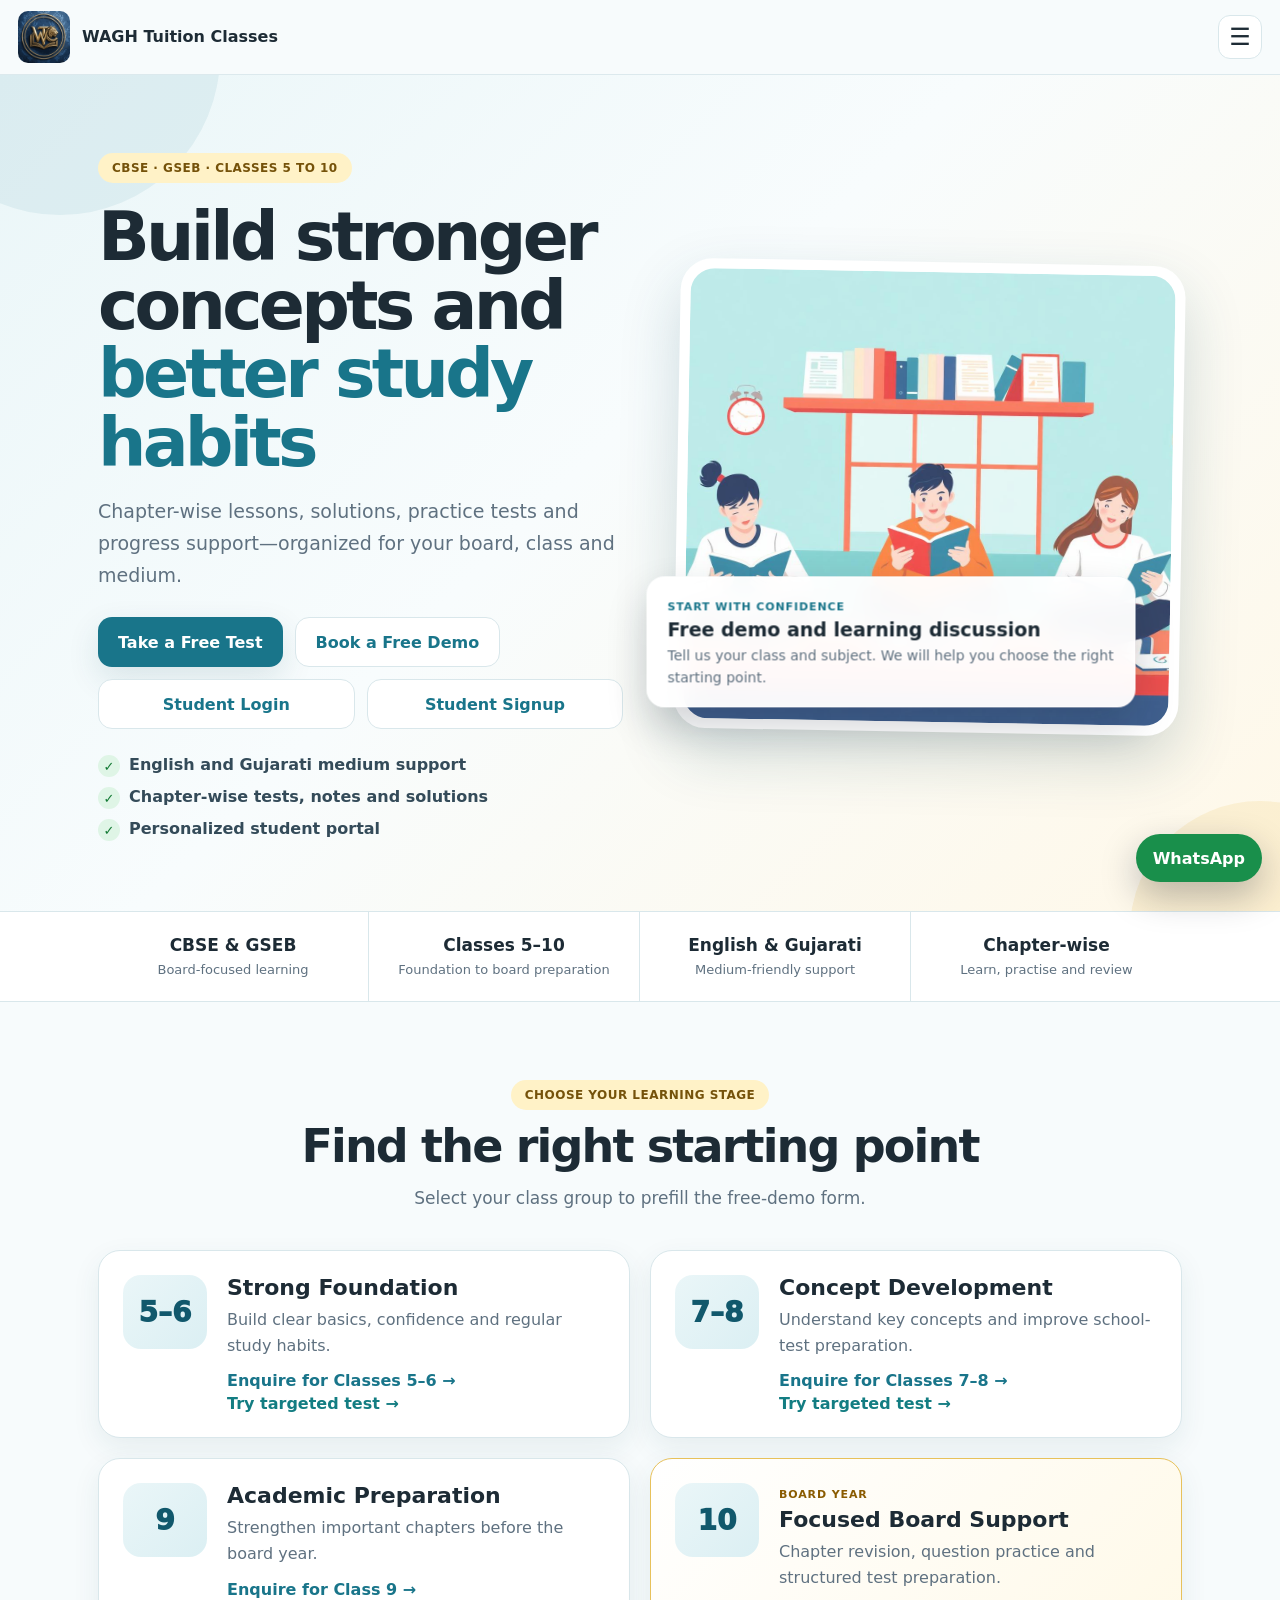
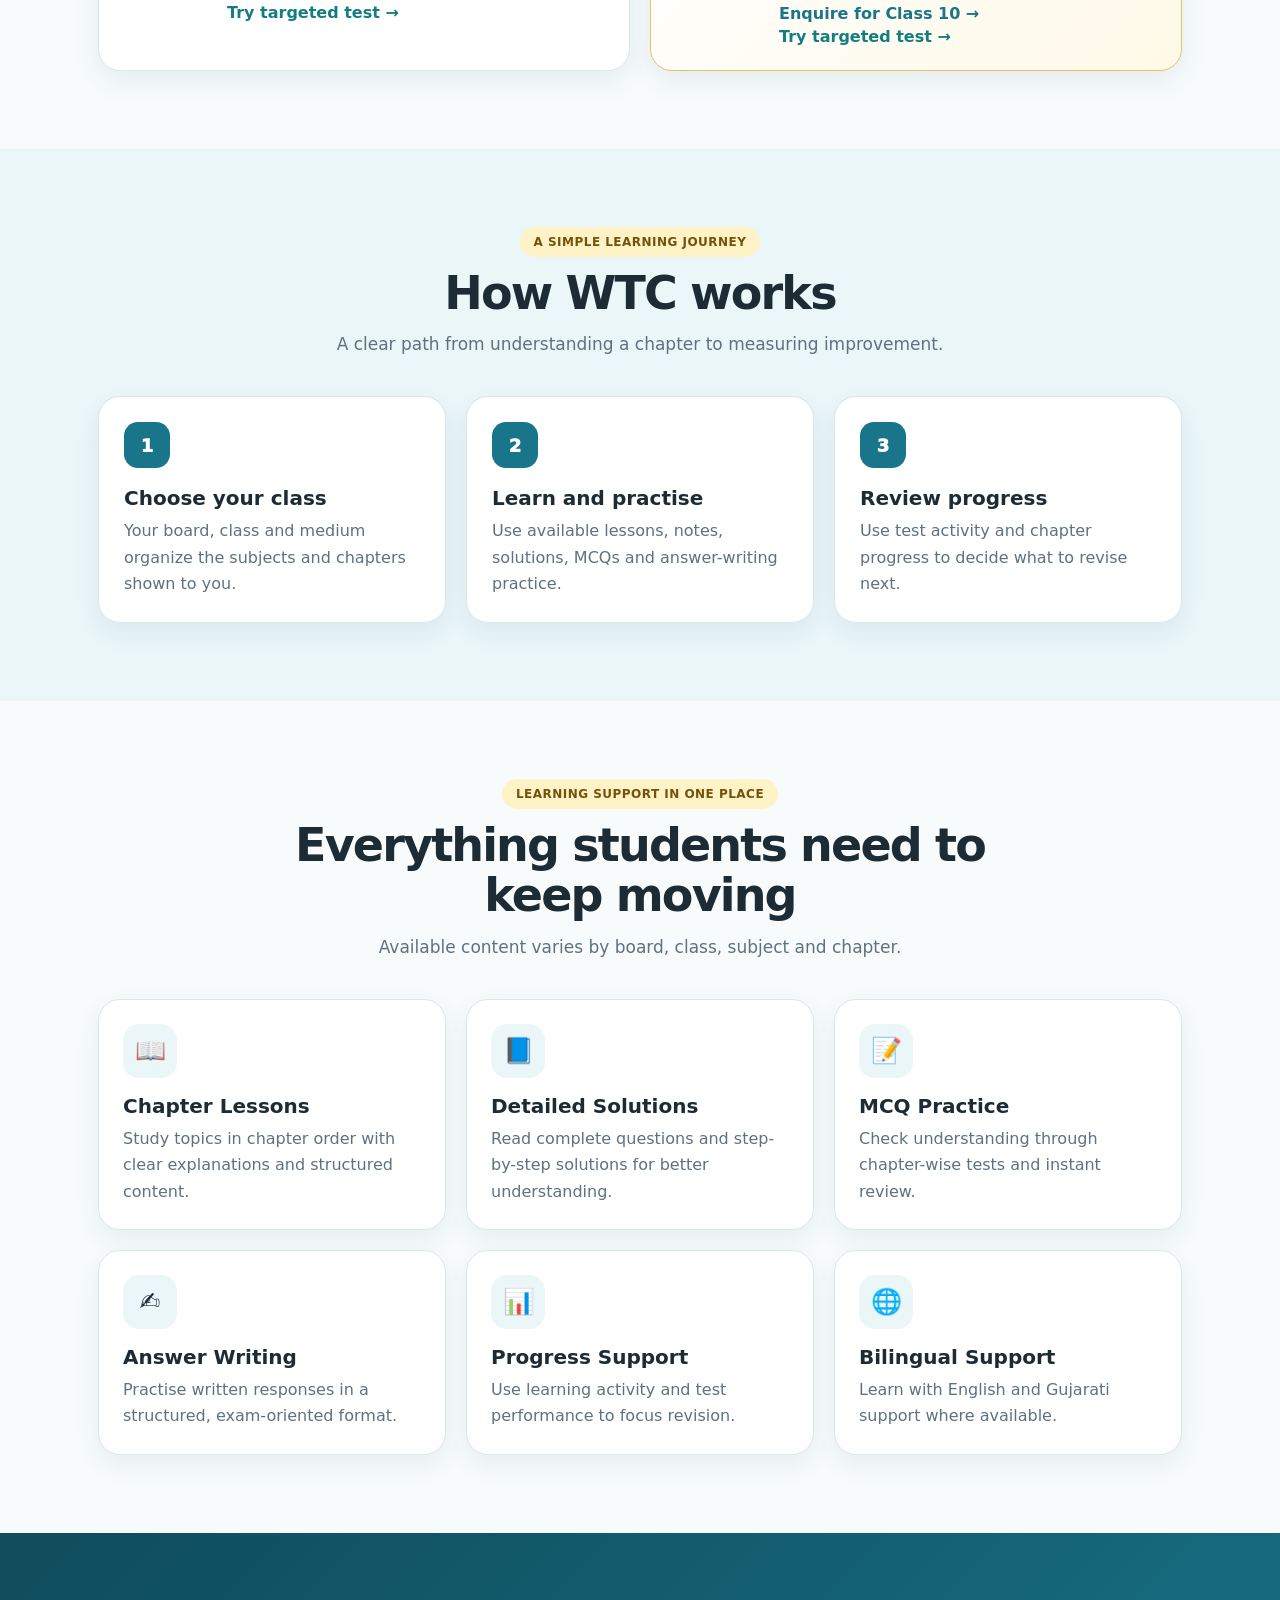
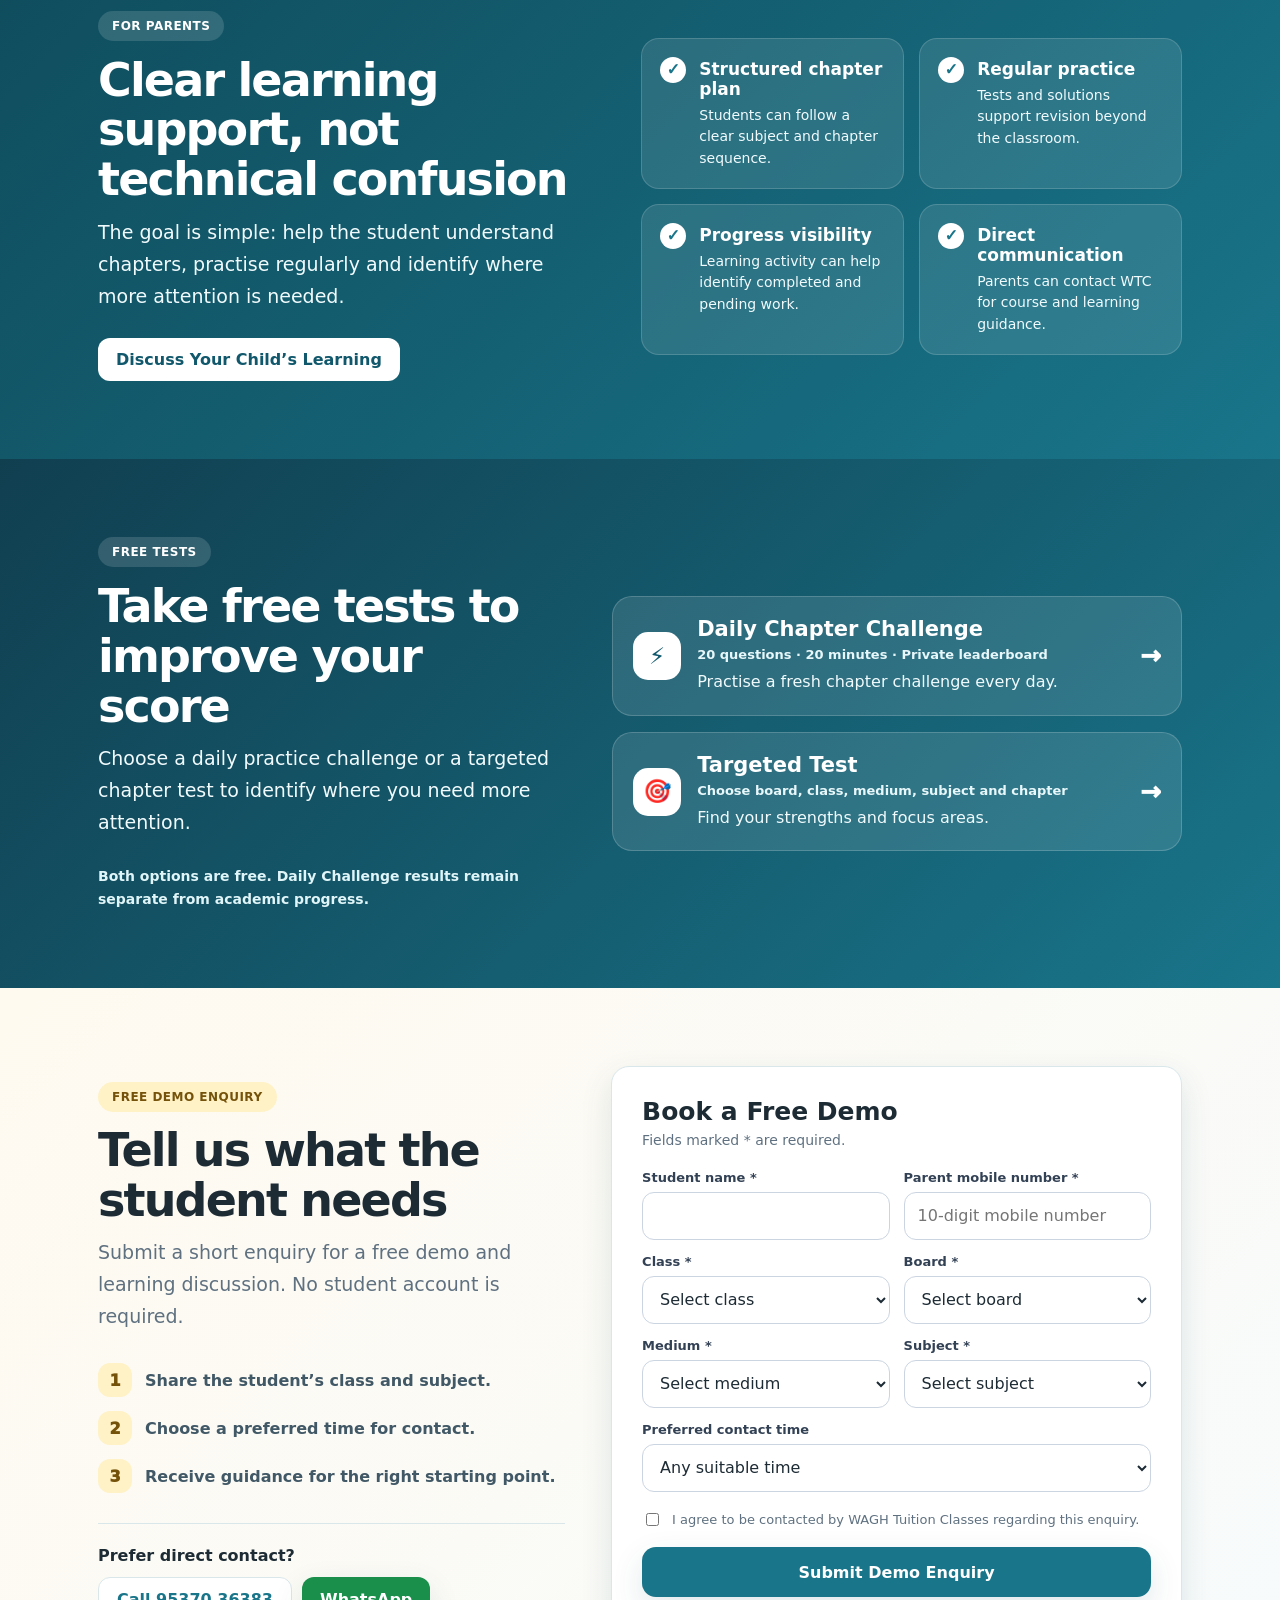
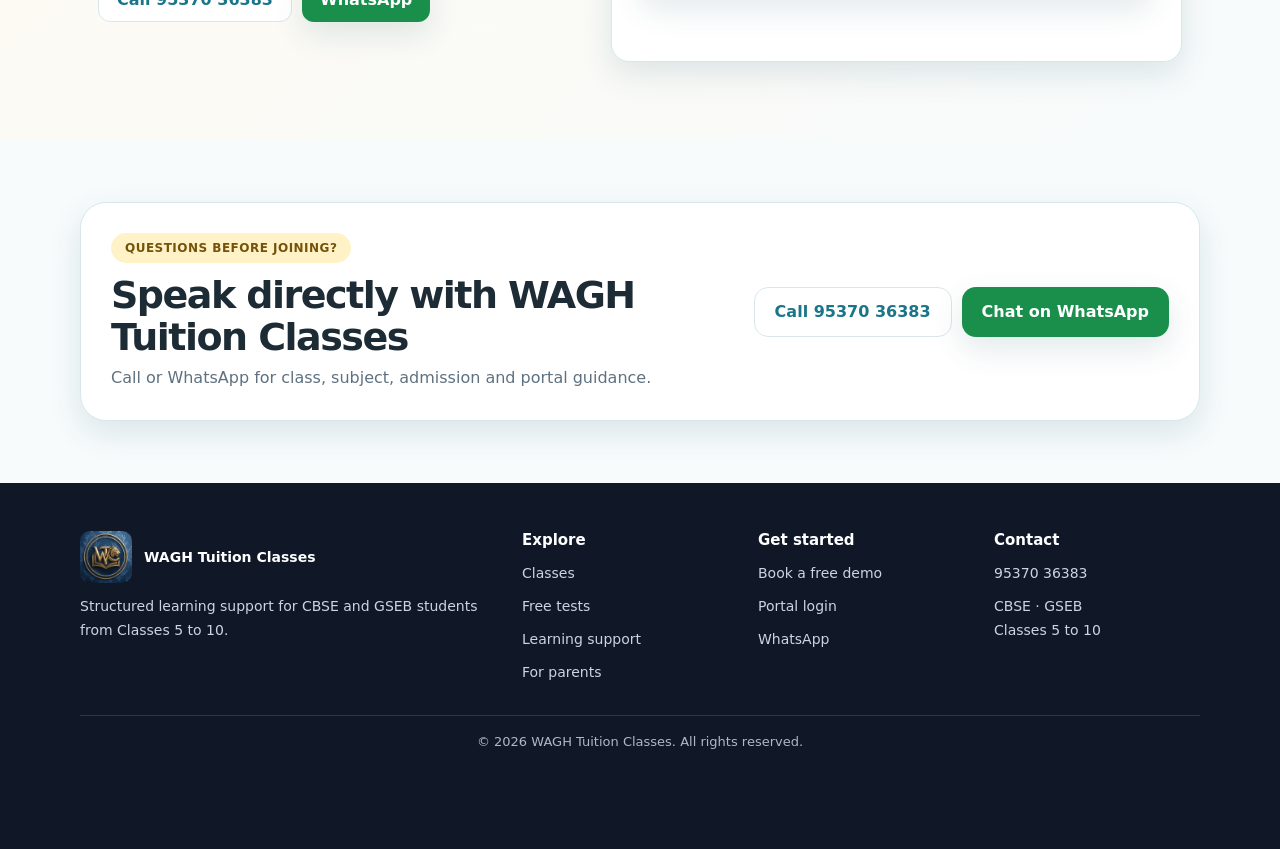
==== commit 4e7862d7: "Add files via upload" ====
--- a/index.html
+++ b/index.html
@@ -21,9 +21,9 @@
   <link rel="icon" href="assets/images/favicon.png">
   <link rel="preload" href="assets/images/hero-study.jpg" as="image">
   <link rel="stylesheet" href="assets/css/portal.css">
-  <link rel="stylesheet" href="assets/css/main.css?v=h1-4-3">
+  <link rel="stylesheet" href="assets/css/main.css?v=h1-4-4">
   <link rel="stylesheet" href="assets/css/home-diagnostic.css">
-  <link rel="stylesheet" href="assets/css/home-daily-challenge.css?v=h1-3c-1-0">
+  <link rel="stylesheet" href="assets/css/home-daily-challenge.css?v=h1-4-4">
   <link rel="stylesheet" href="assets/css/home-referral.css?v=h1-4">
   <script type="application/ld+json">
   {
@@ -383,7 +383,33 @@
             <p id="dailyChallengeMessage">Login as a General or WTC Student to join today’s Chapter Challenge.</p>
             <span id="dailyChallengeProfile" class="daily-home-profile"></span>
             <strong id="dailyChallengeState" class="daily-home-state">Loading</strong>
-            <button id="dailyChallengeAction" class="btn btn-large" type="button">Login to Join</button>
+            <button id="dailyChallengeAction" class="btn btn-large" type="button" aria-controls="dailyChallengeLoginPanel" aria-expanded="false">Login to Join</button>
+
+            <div id="dailyChallengeLoginPanel" class="daily-challenge-login-panel" hidden>
+              <div class="daily-challenge-login-head">
+                <div>
+                  <small>Student access only</small>
+                  <strong>Login without leaving this challenge</strong>
+                </div>
+                <button type="button" class="daily-challenge-login-close" data-daily-login-close aria-label="Hide student login form">Hide</button>
+              </div>
+              <form id="dailyChallengeLoginForm" class="daily-challenge-login-form" novalidate>
+                <input type="hidden" name="role" value="Student">
+                <div class="field">
+                  <label for="dailyChallengeLoginMobile">Student mobile number</label>
+                  <input id="dailyChallengeLoginMobile" name="mobile" type="tel" inputmode="numeric" autocomplete="username" pattern="[0-9]{10}" minlength="10" maxlength="10" placeholder="10-digit mobile number" required>
+                </div>
+                <div class="field">
+                  <label for="dailyChallengeLoginPassword">Password</label>
+                  <div class="password-field">
+                    <input id="dailyChallengeLoginPassword" name="password" type="password" autocomplete="current-password" required>
+                    <button class="password-toggle" type="button" data-password-toggle="dailyChallengeLoginPassword" aria-label="Show password">Show</button>
+                  </div>
+                </div>
+                <button class="btn btn-large full-button" type="submit">Login &amp; Continue</button>
+                <p id="dailyChallengeLoginStatus" class="form-status" role="status" aria-live="polite"></p>
+              </form>
+            </div>
           </aside>
         </div>
       </div>
@@ -735,12 +761,12 @@
   <script src="assets/js/api.js?v=h1-4-1"></script>
   <script src="assets/js/assessment-config.js"></script>
   <script src="assets/js/assessment-api.js"></script>
-  <script src="assets/js/auth.js?v=h1-4-1"></script>
+  <script src="assets/js/auth.js?v=h1-4-4"></script>
   <script src="assets/js/daily-challenge-launcher.js?v=h1-3c-1-0"></script>
-  <script src="assets/js/home-daily-challenge.js?v=h1-4-3"></script>
+  <script src="assets/js/home-daily-challenge.js?v=h1-4-4"></script>
   <script src="assets/js/home-campaign.js"></script>
   <script src="assets/js/home-referral.js?v=h1-4-1"></script>
-  <script src="assets/js/main.js?v=h1-4-3"></script>
+  <script src="assets/js/main.js?v=h1-4-4"></script>
   <script src="assets/js/home-diagnostic.js?v=h1-4-3"></script>
 </body>
 </html>
--- a/assets/css/main.css
+++ b/assets/css/main.css
@@ -1,4 +1,4 @@
-/* WAGH Tuition Classes — Home Page QA & Conversion Polish H1.4.2 */
+/* WAGH Tuition Classes — Homepage Interaction Consolidation H1.4.3 */
 
 body{overflow-x:hidden}
 .skip-link{position:fixed;left:14px;top:-80px;z-index:100000;background:#fff;color:var(--primary);padding:10px 14px;border-radius:10px;font-weight:900;box-shadow:var(--shadow)}
@@ -236,3 +236,69 @@
   html{scroll-behavior:auto}
   *,*::before,*::after{animation-duration:.01ms!important;animation-iteration-count:1!important;transition-duration:.01ms!important;scroll-behavior:auto!important}
 }
+
+/* H1.4.3 — inline account access */
+.hero-auth-launcher{display:grid;grid-template-columns:repeat(2,minmax(0,1fr));gap:12px;margin:-14px 0 26px}
+.hero-auth-launcher .btn{width:100%}
+.hero-auth-launcher .btn[aria-expanded="true"]{background:var(--primary);border-color:var(--primary);color:#fff}
+.hero-auth-drawer{margin:0 0 28px;border:1px solid rgba(25,117,138,.24);border-radius:24px;background:rgba(255,255,255,.96);box-shadow:0 20px 48px rgba(20,73,91,.16);overflow:hidden}
+.hero-auth-drawer[hidden]{display:none!important}
+.hero-auth-drawer-head{display:flex;align-items:flex-start;justify-content:space-between;gap:18px;padding:20px 22px 0}
+.hero-auth-drawer-head h2{font-size:clamp(24px,3vw,32px);margin:10px 0 0}
+.auth-drawer-close{border:1px solid var(--border);border-radius:11px;background:#fff;color:var(--primary-dark);padding:10px 13px;font-weight:900;cursor:pointer}
+.hero-auth-drawer .auth-shell{margin:18px 20px 20px;box-shadow:none;border:1px solid var(--border)}
+
+/* H1.4.3 — consolidated free-test card */
+.free-tests-section{background:linear-gradient(135deg,#103f50,#19758a);color:#fff}
+.free-tests-grid{display:grid;grid-template-columns:.9fr 1.1fr;gap:48px;align-items:center}
+.free-tests-copy h2{margin-top:15px}
+.free-tests-lead{color:#f1fbfd}
+.free-tests-note{margin:0;color:#dff5f8;font-size:14px;line-height:1.6;font-weight:700}
+.free-test-options{display:grid;gap:16px}
+.free-test-option{width:100%;display:grid;grid-template-columns:auto minmax(0,1fr) auto;align-items:center;gap:16px;text-align:left;border:1px solid rgba(255,255,255,.18);border-radius:20px;background:rgba(255,255,255,.11);color:#fff;padding:20px;cursor:pointer;transition:transform .2s ease,background .2s ease,border-color .2s ease}
+.free-test-option:hover,.free-test-option:focus-visible{transform:translateY(-3px);background:rgba(255,255,255,.17);border-color:rgba(255,255,255,.36);outline:0}
+.free-test-option-icon{display:grid;place-items:center;width:48px;height:48px;border-radius:15px;background:#fff;color:var(--primary-dark);font-size:23px}
+.free-test-option-copy{display:grid;gap:5px}
+.free-test-option-copy strong{font-size:21px}
+.free-test-option-copy small{color:#e7f7fa;font-size:13px;font-weight:850;line-height:1.45}
+.free-test-option-copy>span{color:#f1fbfd;line-height:1.55}
+.free-test-option-arrow{font-size:25px;font-weight:950}
+
+/* H1.4.3 — accessible modal experiences */
+body.experience-modal-open{overflow:hidden}
+.experience-modal{position:fixed;inset:0;z-index:1000;display:grid;place-items:center;padding:18px}
+.experience-modal[hidden]{display:none!important}
+.experience-modal-backdrop{position:absolute;inset:0;background:rgba(4,15,24,.72);backdrop-filter:blur(5px)}
+.experience-modal-dialog{position:relative;z-index:1;width:min(980px,100%);max-height:calc(100dvh - 36px);display:grid;grid-template-rows:auto minmax(0,1fr);overflow:hidden;border:1px solid rgba(255,255,255,.42);border-radius:24px;background:#f8fcfd;box-shadow:0 30px 90px rgba(0,0,0,.36)}
+.experience-modal-dialog-wide{width:min(1180px,100%)}
+.experience-modal-toolbar{display:flex;align-items:center;justify-content:space-between;gap:16px;padding:14px 18px;background:#fff;border-bottom:1px solid var(--border)}
+.experience-modal-toolbar span{font-weight:950;color:var(--ink)}
+.experience-modal-toolbar button{border:1px solid var(--border);border-radius:10px;background:var(--soft);color:var(--primary-dark);padding:9px 13px;font-weight:900;cursor:pointer}
+.experience-modal-body{min-height:0;overflow:auto;overscroll-behavior:contain}
+.experience-modal .section-block{padding:24px 0;scroll-margin-top:0}
+.experience-modal .daily-home-section,.experience-modal .diagnostic-section{background:transparent}
+.experience-modal .container{width:min(100% - 28px,1120px)}
+.experience-modal .daily-home-card{margin:0}
+
+@media(max-width:1080px){
+  .free-tests-grid{grid-template-columns:1fr;gap:30px}
+}
+
+@media(max-width:760px){
+  .experience-modal{padding:0;place-items:stretch}
+  .experience-modal-dialog,.experience-modal-dialog-wide{width:100%;max-height:100dvh;height:100dvh;border:0;border-radius:0}
+  .experience-modal-toolbar{padding-top:max(14px,env(safe-area-inset-top));position:sticky;top:0;z-index:4}
+  .experience-modal .section-block{padding:20px 0 calc(30px + env(safe-area-inset-bottom))}
+  .free-test-option{padding:17px;gap:13px}
+}
+
+@media(max-width:520px){
+  .hero-auth-launcher{grid-template-columns:repeat(2,minmax(0,1fr));gap:10px}
+  .hero-auth-launcher .btn{padding-left:10px;padding-right:10px;font-size:13px}
+  .hero-auth-drawer-head{padding:16px 16px 0}
+  .hero-auth-drawer .auth-shell{margin:14px}
+  .free-test-option{grid-template-columns:auto minmax(0,1fr)}
+  .free-test-option-arrow{display:none}
+  .free-test-option-copy strong{font-size:18px}
+}
+
